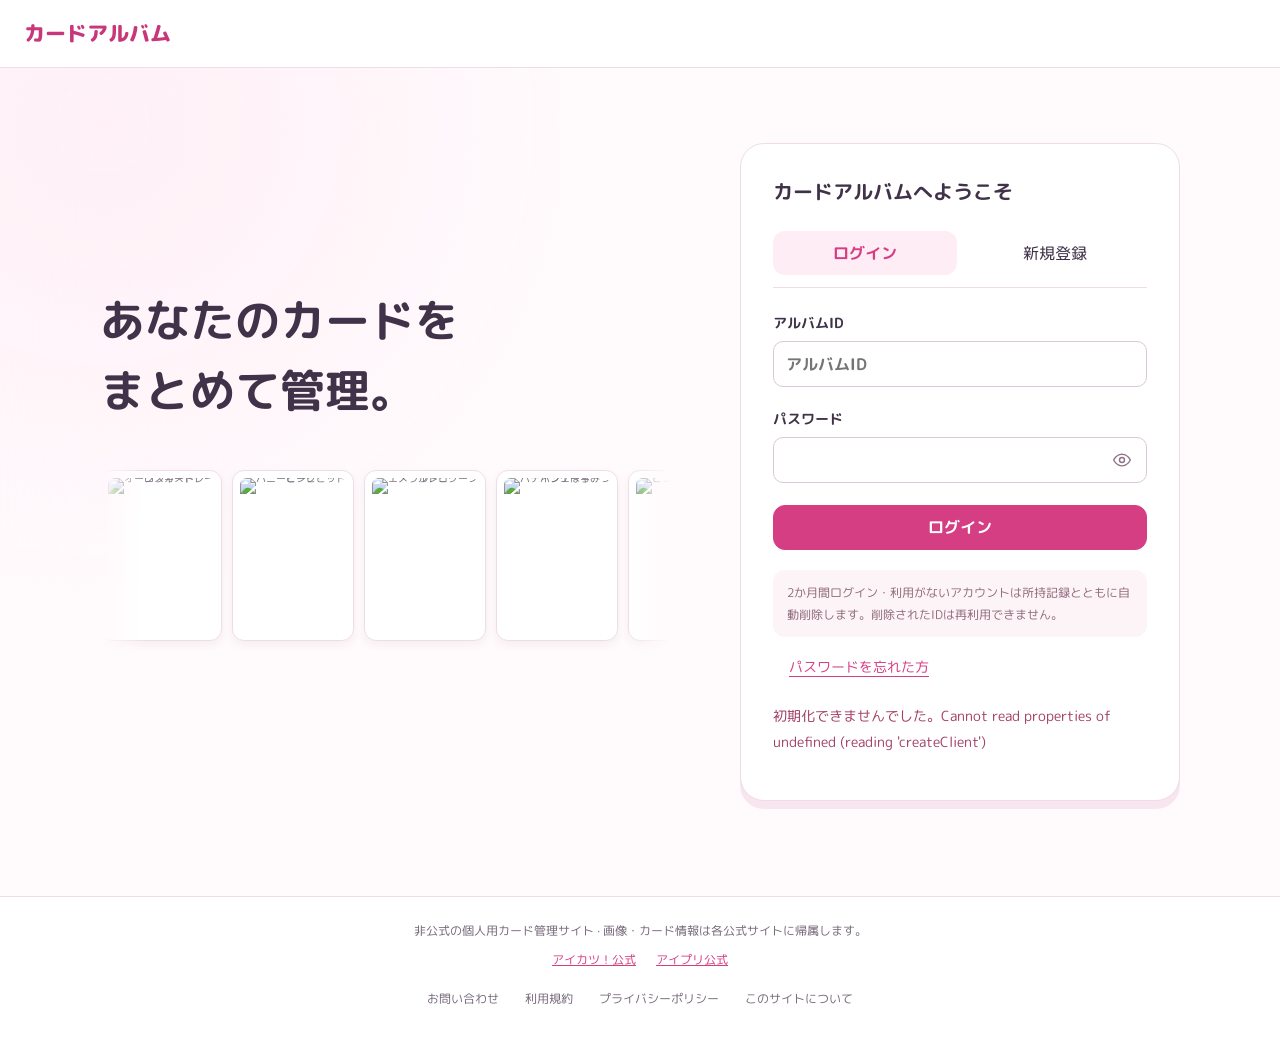
==== index.html @ 93355b40 "Update index.html" ====
<!doctype html>
<html lang="ja">
  <head>
    <meta charset="utf-8" />
    <meta name="viewport" content="width=device-width,initial-scale=1" />
    <meta
      name="description"
      content="アイカツ！アンコールとアイプリのカードを探して、あつめたカードを記録。"
    />
    <title>カードアルバム</title>
    <link rel="icon" href="./assets/favicon.svg" />
    <link
      rel="stylesheet"
      href="./assets/style.css?v=20261011-traffic-efficient"
    />
    <link
      rel="stylesheet"
      href="./assets/dropdowns.css?v=20261011-traffic-efficient"
    />
    <link
      rel="preload"
      href="./assets/catalog.json?v=20261011-ui-contact"
      as="fetch"
      crossorigin="anonymous"
    />
    <script defer src="./assets/vendor/supabase.js"></script>
    <script defer src="./assets/config.js"></script>
    <script defer src="./assets/site-info.js?v=20261011-ui-contact"></script>
    <script
      defer
      src="./assets/catalog-cache.js?v=20261011-traffic-efficient"
    ></script>
    <script
      defer
      src="./assets/app-title-fix.js?v=20261011-traffic-efficient"
    ></script>
    <script
      defer
      src="./assets/dropdowns.js?v=20261011-traffic-efficient"
    ></script>
    <style id="header-tag-correction">
      /* ヘッダー・タグ修正。既存CSSの後に読み込みます。 */
      #nav > button#probability-back,
      #nav > button#probability-open,
      #nav > button#album-id-open,
      #nav > button#edit-nickname,
      #nav > button#logout {
        font-family: inherit !important;
        font-size: 14px !important;
        font-weight: 400 !important;
        font-style: normal !important;
        line-height: 1.5 !important;
        letter-spacing: normal !important;
        text-align: center !important;
        align-items: center !important;
        justify-content: center !important;
        padding: 8px 12px !important;
        margin: 0 !important;
        border: 0 !important;
        border-radius: 10px !important;
        background: transparent !important;
        color: inherit !important;
        text-decoration: none !important;
        box-shadow: none !important;
      }
      #nav > button#probability-back:not([hidden]),
      #nav > button#probability-open:not([hidden]),
      #nav > button#album-id-open:not([hidden]),
      #nav > button#edit-nickname:not([hidden]),
      #nav > button#logout:not([hidden]) {
        display: inline-flex !important;
      }
      #nav > button#probability-back:hover,
      #nav > button#probability-open:hover,
      #nav > button#album-id-open:hover,
      #nav > button#edit-nickname:hover,
      #nav > button#logout:hover {
        background: var(--soft, #ffedf5) !important;
        color: var(--accent, #d63e84) !important;
      }
      #active-filters .filter-chip {
        display: inline-flex !important;
        align-items: center !important;
        height: auto !important;
        min-height: 28px !important;
        max-height: none !important;
        padding: 5px 8px !important;
        line-height: 1.65 !important;
        overflow: visible !important;
      }
      #active-filters .filter-chip > span:first-child {
        display: block !important;
        line-height: 1.65 !important;
        padding: 1px 0 !important;
        overflow: visible !important;
        max-height: none !important;
      }
      #active-filters .filter-chip strong {
        line-height: inherit !important;
      }
      @media (max-width: 760px) {
        #nav > button#probability-back,
        #nav > button#probability-open,
        #nav > button#album-id-open,
        #nav > button#edit-nickname,
        #nav > button#logout {
          width: 100% !important;
          font-size: 13px !important;
        }
      }
    </style>
    <link
      rel="stylesheet"
      href="./assets/card-columns.css?v=20261011-layout-three-default"
    />
    <script
      defer
      src="./assets/card-columns.js?v=20261011-layout-three-default"
    ></script>
  </head>
  <body>
    <header>
      <a class="wordmark" href="./" aria-label="カードアルバムのトップへ">
        <img id="header-card" class="header-card" alt="" hidden />
        <span id="header-title">カードアルバム</span>
      </a>
      <button
        id="menu-toggle"
        class="menu-toggle"
        aria-label="メニューを開く"
        aria-controls="nav"
        aria-expanded="false"
        hidden
      >
        <span></span><span></span><span></span>
      </button>
      <nav id="nav" aria-label="アルバムの操作" hidden>
        <div
          id="game-switch"
          class="game-switch"
          role="group"
          aria-label="作品を切り替える"
        >
          <span class="game-switch-slider" aria-hidden="true"></span>
          <button data-game="aikatsu" aria-pressed="false">アイカツ！</button>
          <button data-game="aipri" aria-pressed="false">アイプリ</button>
        </div>
        <button id="ownership-export-open" type="button" hidden>
          所持状況を出力
        </button>
        <button id="probability-open" hidden>確率確認</button>
        <button id="probability-back" hidden>アルバム表示</button>

        <button id="edit-nickname">ニックネームを変更</button>
        <button id="logout">ログアウト</button>
      </nav>
    </header>
    <main>
      <section id="auth" class="auth">
        <div class="intro">
          <h1>あなたのカードを<br />まとめて管理。</h1>
          <div
            class="card-marquee"
            id="auth-art"
            aria-label="カードのスライド一覧"
          >
            <div class="marquee-track">
              <div class="marquee-group">
                <button
                  class="marquee-card"
                  data-preview="aipri:OA4-002"
                  aria-label="ピュアハートバズリウムブルーの詳細"
                >
                  <span
                    class="marquee-image-frame"
                    style="
                      aspect-ratio: 206 / 300;
                      --image-ratio: 1.4563106796116505;
                    "
                    ><img
                      src="./assets/startup-cards/aipri_OA4-002.jpg"
                      alt="ピュアハートバズリウムブルー"
                      loading="eager"
                      decoding="async"
                      fetchpriority="high"
                  /></span></button
                ><button
                  class="marquee-card"
                  data-preview="aikatsu:E1-28_N"
                  aria-label="ピンクブロッサムスカートの詳細"
                >
                  <span
                    class="marquee-image-frame"
                    style="
                      aspect-ratio: 206 / 300;
                      --image-ratio: 1.4563106796116505;
                    "
                    ><img
                      src="./assets/startup-cards/aikatsu_E1-28_N.jpg"
                      alt="ピンクブロッサムスカート"
                      loading="eager"
                      decoding="async"
                      fetchpriority="high"
                  /></span></button
                ><button
                  class="marquee-card"
                  data-preview="aikatsu:E1-62_N"
                  aria-label="パープルステージニーハイパンプスの詳細"
                >
                  <span
                    class="marquee-image-frame"
                    style="
                      aspect-ratio: 206 / 300;
                      --image-ratio: 1.4563106796116505;
                    "
                    ><img
                      src="./assets/startup-cards/aikatsu_E1-62_N.jpg"
                      alt="パープルステージニーハイパンプス"
                      loading="eager"
                      decoding="async"
                      fetchpriority="high"
                  /></span></button
                ><button
                  class="marquee-card"
                  data-preview="aikatsu:EP-003_N"
                  aria-label="エメラルドコクーンワンピの詳細"
                >
                  <span
                    class="marquee-image-frame"
                    style="
                      aspect-ratio: 206 / 300;
                      --image-ratio: 1.4563106796116505;
                    "
                    ><img
                      src="./assets/startup-cards/aikatsu_EP-003_N.jpg"
                      alt="エメラルドコクーンワンピ"
                      loading="eager"
                      decoding="async"
                      fetchpriority="high"
                  /></span></button
                ><button
                  class="marquee-card"
                  data-preview="aikatsu:E1-02_PR"
                  aria-label="オーロラキスドレープスカートの詳細"
                >
                  <span
                    class="marquee-image-frame"
                    style="
                      aspect-ratio: 206 / 300;
                      --image-ratio: 1.4563106796116505;
                    "
                    ><img
                      src="./assets/startup-cards/aikatsu_E1-02_PR.jpg"
                      alt="オーロラキスドレープスカート"
                      loading="eager"
                      decoding="async"
                      fetchpriority="high"
                  /></span></button
                ><button
                  class="marquee-card"
                  data-preview="aipri:AP2-005"
                  aria-label="ローズグランプリの詳細"
                >
                  <span
                    class="marquee-image-frame"
                    style="
                      aspect-ratio: 206 / 300;
                      --image-ratio: 1.4563106796116505;
                    "
                    ><img
                      src="./assets/startup-cards/aipri_AP2-005.jpg"
                      alt="ローズグランプリ"
                      loading="eager"
                      decoding="async"
                      fetchpriority="high"
                  /></span></button
                ><button
                  class="marquee-card"
                  data-preview="aipri:APR5-025"
                  aria-label="アイプリバーススカーレットバタフライの詳細"
                >
                  <span
                    class="marquee-image-frame"
                    style="
                      aspect-ratio: 206 / 300;
                      --image-ratio: 1.4563106796116505;
                    "
                    ><img
                      src="./assets/startup-cards/aipri_APR5-025.jpg"
                      alt="アイプリバーススカーレットバタフライ"
                      loading="eager"
                      decoding="async"
                      fetchpriority="high"
                  /></span></button
                ><button
                  class="marquee-card"
                  data-preview="aikatsu:EP-018_N"
                  aria-label="編み上げラベンダーブーツの詳細"
                >
                  <span
                    class="marquee-image-frame"
                    style="
                      aspect-ratio: 206 / 300;
                      --image-ratio: 1.4563106796116505;
                    "
                    ><img
                      src="./assets/startup-cards/aikatsu_EP-018_N.jpg"
                      alt="編み上げラベンダーブーツ"
                      loading="eager"
                      decoding="async"
                      fetchpriority="high"
                  /></span></button
                ><button
                  class="marquee-card"
                  data-preview="aipri:TOY-019"
                  aria-label="ハニービービビッドピンクの詳細"
                >
                  <span
                    class="marquee-image-frame"
                    style="
                      aspect-ratio: 206 / 300;
                      --image-ratio: 1.4563106796116505;
                    "
                    ><img
                      src="./assets/startup-cards/aipri_TOY-019.jpg"
                      alt="ハニービービビッドピンク"
                      loading="eager"
                      decoding="async"
                      fetchpriority="high"
                  /></span></button
                ><button
                  class="marquee-card"
                  data-preview="aipri:TOY-023"
                  aria-label="パティシエはちみつパンケーキの詳細"
                >
                  <span
                    class="marquee-image-frame"
                    style="
                      aspect-ratio: 206 / 300;
                      --image-ratio: 1.4563106796116505;
                    "
                    ><img
                      src="./assets/startup-cards/aipri_TOY-023.jpg"
                      alt="パティシエはちみつパンケーキ"
                      loading="eager"
                      decoding="async"
                      fetchpriority="high"
                  /></span></button
                ><button
                  class="marquee-card"
                  data-preview="aipri:AP2-006"
                  aria-label="ローズグランプリの詳細"
                >
                  <span
                    class="marquee-image-frame"
                    style="
                      aspect-ratio: 206 / 300;
                      --image-ratio: 1.4563106796116505;
                    "
                    ><img
                      src="./assets/startup-cards/aipri_AP2-006.jpg"
                      alt="ローズグランプリ"
                      loading="eager"
                      decoding="async"
                      fetchpriority="high"
                  /></span></button
                ><button
                  class="marquee-card"
                  data-preview="aikatsu:E1-01_PR"
                  aria-label="オーロラキスキャミソールの詳細"
                >
                  <span
                    class="marquee-image-frame"
                    style="
                      aspect-ratio: 206 / 300;
                      --image-ratio: 1.4563106796116505;
                    "
                    ><img
                      src="./assets/startup-cards/aikatsu_E1-01_PR.jpg"
                      alt="オーロラキスキャミソール"
                      loading="eager"
                      decoding="async"
                      fetchpriority="high"
                  /></span></button
                ><button
                  class="marquee-card"
                  data-preview="aipri:OA1-013"
                  aria-label="ふわふわキャットの詳細"
                >
                  <span
                    class="marquee-image-frame"
                    style="
                      aspect-ratio: 206 / 300;
                      --image-ratio: 1.4563106796116505;
                    "
                    ><img
                      src="./assets/startup-cards/aipri_OA1-013.jpg"
                      alt="ふわふわキャット"
                      loading="eager"
                      decoding="async"
                      fetchpriority="high"
                  /></span></button
                ><button
                  class="marquee-card"
                  data-preview="aikatsu:E1-45_N"
                  aria-label="ダイヤモンドチェックスカートの詳細"
                >
                  <span
                    class="marquee-image-frame"
                    style="
                      aspect-ratio: 206 / 300;
                      --image-ratio: 1.4563106796116505;
                    "
                    ><img
                      src="./assets/startup-cards/aikatsu_E1-45_N.jpg"
                      alt="ダイヤモンドチェックスカート"
                      loading="eager"
                      decoding="async"
                      fetchpriority="high"
                  /></span></button
                ><button
                  class="marquee-card"
                  data-preview="aikatsu:E1-20_R"
                  aria-label="クリアネスイエローアクセの詳細"
                >
                  <span
                    class="marquee-image-frame landscape"
                    style="
                      aspect-ratio: 144 / 210;
                      --image-ratio: 1.4583333333333333;
                    "
                    ><img
                      src="./assets/startup-cards/aikatsu_E1-20_R.jpg"
                      alt="クリアネスイエローアクセ"
                      loading="eager"
                      decoding="async"
                      fetchpriority="high"
                  /></span></button
                ><button
                  class="marquee-card"
                  data-preview="aipri:P-155"
                  aria-label="アイプリバースポッピンハートの詳細"
                >
                  <span
                    class="marquee-image-frame"
                    style="
                      aspect-ratio: 206 / 300;
                      --image-ratio: 1.4563106796116505;
                    "
                    ><img
                      src="./assets/startup-cards/aipri_P-155.jpg"
                      alt="アイプリバースポッピンハート"
                      loading="eager"
                      decoding="async"
                      fetchpriority="high"
                  /></span></button
                ><button
                  class="marquee-card"
                  data-preview="aikatsu:E1-27_N"
                  aria-label="ピンクブロッサムトップスの詳細"
                >
                  <span
                    class="marquee-image-frame"
                    style="
                      aspect-ratio: 206 / 300;
                      --image-ratio: 1.4563106796116505;
                    "
                    ><img
                      src="./assets/startup-cards/aikatsu_E1-27_N.jpg"
                      alt="ピンクブロッサムトップス"
                      loading="eager"
                      decoding="async"
                      fetchpriority="high"
                  /></span></button
                ><button
                  class="marquee-card"
                  data-preview="aipri:OA4-001"
                  aria-label="スマイルハートバズリウムピンクの詳細"
                >
                  <span
                    class="marquee-image-frame"
                    style="
                      aspect-ratio: 206 / 300;
                      --image-ratio: 1.4563106796116505;
                    "
                    ><img
                      src="./assets/startup-cards/aipri_OA4-001.jpg"
                      alt="スマイルハートバズリウムピンク"
                      loading="eager"
                      decoding="async"
                      fetchpriority="high"
                  /></span></button
                ><button
                  class="marquee-card"
                  data-preview="aipri:APR6-013"
                  aria-label="エターナルスぺースジャンピンロケットラブリーの詳細"
                >
                  <span
                    class="marquee-image-frame"
                    style="
                      aspect-ratio: 206 / 300;
                      --image-ratio: 1.4563106796116505;
                    "
                    ><img
                      src="./assets/startup-cards/aipri_APR6-013.jpg"
                      alt="エターナルスぺースジャンピンロケットラブリー"
                      loading="eager"
                      decoding="async"
                      fetchpriority="high"
                  /></span></button
                ><button
                  class="marquee-card"
                  data-preview="aikatsu:E1-13_R"
                  aria-label="チャーミーリボントップスの詳細"
                >
                  <span
                    class="marquee-image-frame"
                    style="
                      aspect-ratio: 206 / 300;
                      --image-ratio: 1.4563106796116505;
                    "
                    ><img
                      src="./assets/startup-cards/aikatsu_E1-13_R.jpg"
                      alt="チャーミーリボントップス"
                      loading="eager"
                      decoding="async"
                      fetchpriority="high"
                  /></span>
                </button>
              </div>
              <div class="marquee-group" aria-hidden="true">
                <button
                  tabindex="-1"
                  class="marquee-card"
                  data-preview="aipri:OA4-002"
                  aria-label="ピュアハートバズリウムブルーの詳細"
                >
                  <span
                    class="marquee-image-frame"
                    style="
                      aspect-ratio: 206 / 300;
                      --image-ratio: 1.4563106796116505;
                    "
                    ><img
                      src="./assets/startup-cards/aipri_OA4-002.jpg"
                      alt="ピュアハートバズリウムブルー"
                      loading="eager"
                      decoding="async"
                      fetchpriority="high"
                  /></span></button
                ><button
                  tabindex="-1"
                  class="marquee-card"
                  data-preview="aikatsu:E1-28_N"
                  aria-label="ピンクブロッサムスカートの詳細"
                >
                  <span
                    class="marquee-image-frame"
                    style="
                      aspect-ratio: 206 / 300;
                      --image-ratio: 1.4563106796116505;
                    "
                    ><img
                      src="./assets/startup-cards/aikatsu_E1-28_N.jpg"
                      alt="ピンクブロッサムスカート"
                      loading="eager"
                      decoding="async"
                      fetchpriority="high"
                  /></span></button
                ><button
                  tabindex="-1"
                  class="marquee-card"
                  data-preview="aikatsu:E1-62_N"
                  aria-label="パープルステージニーハイパンプスの詳細"
                >
                  <span
                    class="marquee-image-frame"
                    style="
                      aspect-ratio: 206 / 300;
                      --image-ratio: 1.4563106796116505;
                    "
                    ><img
                      src="./assets/startup-cards/aikatsu_E1-62_N.jpg"
                      alt="パープルステージニーハイパンプス"
                      loading="eager"
                      decoding="async"
                      fetchpriority="high"
                  /></span></button
                ><button
                  tabindex="-1"
                  class="marquee-card"
                  data-preview="aikatsu:EP-003_N"
                  aria-label="エメラルドコクーンワンピの詳細"
                >
                  <span
                    class="marquee-image-frame"
                    style="
                      aspect-ratio: 206 / 300;
                      --image-ratio: 1.4563106796116505;
                    "
                    ><img
                      src="./assets/startup-cards/aikatsu_EP-003_N.jpg"
                      alt="エメラルドコクーンワンピ"
                      loading="eager"
                      decoding="async"
                      fetchpriority="high"
                  /></span></button
                ><button
                  tabindex="-1"
                  class="marquee-card"
                  data-preview="aikatsu:E1-02_PR"
                  aria-label="オーロラキスドレープスカートの詳細"
                >
                  <span
                    class="marquee-image-frame"
                    style="
                      aspect-ratio: 206 / 300;
                      --image-ratio: 1.4563106796116505;
                    "
                    ><img
                      src="./assets/startup-cards/aikatsu_E1-02_PR.jpg"
                      alt="オーロラキスドレープスカート"
                      loading="eager"
                      decoding="async"
                      fetchpriority="high"
                  /></span></button
                ><button
                  tabindex="-1"
                  class="marquee-card"
                  data-preview="aipri:AP2-005"
                  aria-label="ローズグランプリの詳細"
                >
                  <span
                    class="marquee-image-frame"
                    style="
                      aspect-ratio: 206 / 300;
                      --image-ratio: 1.4563106796116505;
                    "
                    ><img
                      src="./assets/startup-cards/aipri_AP2-005.jpg"
                      alt="ローズグランプリ"
                      loading="eager"
                      decoding="async"
                      fetchpriority="high"
                  /></span></button
                ><button
                  tabindex="-1"
                  class="marquee-card"
                  data-preview="aipri:APR5-025"
                  aria-label="アイプリバーススカーレットバタフライの詳細"
                >
                  <span
                    class="marquee-image-frame"
                    style="
                      aspect-ratio: 206 / 300;
                      --image-ratio: 1.4563106796116505;
                    "
                    ><img
                      src="./assets/startup-cards/aipri_APR5-025.jpg"
                      alt="アイプリバーススカーレットバタフライ"
                      loading="eager"
                      decoding="async"
                      fetchpriority="high"
                  /></span></button
                ><button
                  tabindex="-1"
                  class="marquee-card"
                  data-preview="aikatsu:EP-018_N"
                  aria-label="編み上げラベンダーブーツの詳細"
                >
                  <span
                    class="marquee-image-frame"
                    style="
                      aspect-ratio: 206 / 300;
                      --image-ratio: 1.4563106796116505;
                    "
                    ><img
                      src="./assets/startup-cards/aikatsu_EP-018_N.jpg"
                      alt="編み上げラベンダーブーツ"
                      loading="eager"
                      decoding="async"
                      fetchpriority="high"
                  /></span></button
                ><button
                  tabindex="-1"
                  class="marquee-card"
                  data-preview="aipri:TOY-019"
                  aria-label="ハニービービビッドピンクの詳細"
                >
                  <span
                    class="marquee-image-frame"
                    style="
                      aspect-ratio: 206 / 300;
                      --image-ratio: 1.4563106796116505;
                    "
                    ><img
                      src="./assets/startup-cards/aipri_TOY-019.jpg"
                      alt="ハニービービビッドピンク"
                      loading="eager"
                      decoding="async"
                      fetchpriority="high"
                  /></span></button
                ><button
                  tabindex="-1"
                  class="marquee-card"
                  data-preview="aipri:TOY-023"
                  aria-label="パティシエはちみつパンケーキの詳細"
                >
                  <span
                    class="marquee-image-frame"
                    style="
                      aspect-ratio: 206 / 300;
                      --image-ratio: 1.4563106796116505;
                    "
                    ><img
                      src="./assets/startup-cards/aipri_TOY-023.jpg"
                      alt="パティシエはちみつパンケーキ"
                      loading="eager"
                      decoding="async"
                      fetchpriority="high"
                  /></span></button
                ><button
                  tabindex="-1"
                  class="marquee-card"
                  data-preview="aipri:AP2-006"
                  aria-label="ローズグランプリの詳細"
                >
                  <span
                    class="marquee-image-frame"
                    style="
                      aspect-ratio: 206 / 300;
                      --image-ratio: 1.4563106796116505;
                    "
                    ><img
                      src="./assets/startup-cards/aipri_AP2-006.jpg"
                      alt="ローズグランプリ"
                      loading="eager"
                      decoding="async"
                      fetchpriority="high"
                  /></span></button
                ><button
                  tabindex="-1"
                  class="marquee-card"
                  data-preview="aikatsu:E1-01_PR"
                  aria-label="オーロラキスキャミソールの詳細"
                >
                  <span
                    class="marquee-image-frame"
                    style="
                      aspect-ratio: 206 / 300;
                      --image-ratio: 1.4563106796116505;
                    "
                    ><img
                      src="./assets/startup-cards/aikatsu_E1-01_PR.jpg"
                      alt="オーロラキスキャミソール"
                      loading="eager"
                      decoding="async"
                      fetchpriority="high"
                  /></span></button
                ><button
                  tabindex="-1"
                  class="marquee-card"
                  data-preview="aipri:OA1-013"
                  aria-label="ふわふわキャットの詳細"
                >
                  <span
                    class="marquee-image-frame"
                    style="
                      aspect-ratio: 206 / 300;
                      --image-ratio: 1.4563106796116505;
                    "
                    ><img
                      src="./assets/startup-cards/aipri_OA1-013.jpg"
                      alt="ふわふわキャット"
                      loading="eager"
                      decoding="async"
                      fetchpriority="high"
                  /></span></button
                ><button
                  tabindex="-1"
                  class="marquee-card"
                  data-preview="aikatsu:E1-45_N"
                  aria-label="ダイヤモンドチェックスカートの詳細"
                >
                  <span
                    class="marquee-image-frame"
                    style="
                      aspect-ratio: 206 / 300;
                      --image-ratio: 1.4563106796116505;
                    "
                    ><img
                      src="./assets/startup-cards/aikatsu_E1-45_N.jpg"
                      alt="ダイヤモンドチェックスカート"
                      loading="eager"
                      decoding="async"
                      fetchpriority="high"
                  /></span></button
                ><button
                  tabindex="-1"
                  class="marquee-card"
                  data-preview="aikatsu:E1-20_R"
                  aria-label="クリアネスイエローアクセの詳細"
                >
                  <span
                    class="marquee-image-frame landscape"
                    style="
                      aspect-ratio: 144 / 210;
                      --image-ratio: 1.4583333333333333;
                    "
                    ><img
                      src="./assets/startup-cards/aikatsu_E1-20_R.jpg"
                      alt="クリアネスイエローアクセ"
                      loading="eager"
                      decoding="async"
                      fetchpriority="high"
                  /></span></button
                ><button
                  tabindex="-1"
                  class="marquee-card"
                  data-preview="aipri:P-155"
                  aria-label="アイプリバースポッピンハートの詳細"
                >
                  <span
                    class="marquee-image-frame"
                    style="
                      aspect-ratio: 206 / 300;
                      --image-ratio: 1.4563106796116505;
                    "
                    ><img
                      src="./assets/startup-cards/aipri_P-155.jpg"
                      alt="アイプリバースポッピンハート"
                      loading="eager"
                      decoding="async"
                      fetchpriority="high"
                  /></span></button
                ><button
                  tabindex="-1"
                  class="marquee-card"
                  data-preview="aikatsu:E1-27_N"
                  aria-label="ピンクブロッサムトップスの詳細"
                >
                  <span
                    class="marquee-image-frame"
                    style="
                      aspect-ratio: 206 / 300;
                      --image-ratio: 1.4563106796116505;
                    "
                    ><img
                      src="./assets/startup-cards/aikatsu_E1-27_N.jpg"
                      alt="ピンクブロッサムトップス"
                      loading="eager"
                      decoding="async"
                      fetchpriority="high"
                  /></span></button
                ><button
                  tabindex="-1"
                  class="marquee-card"
                  data-preview="aipri:OA4-001"
                  aria-label="スマイルハートバズリウムピンクの詳細"
                >
                  <span
                    class="marquee-image-frame"
                    style="
                      aspect-ratio: 206 / 300;
                      --image-ratio: 1.4563106796116505;
                    "
                    ><img
                      src="./assets/startup-cards/aipri_OA4-001.jpg"
                      alt="スマイルハートバズリウムピンク"
                      loading="eager"
                      decoding="async"
                      fetchpriority="high"
                  /></span></button
                ><button
                  tabindex="-1"
                  class="marquee-card"
                  data-preview="aipri:APR6-013"
                  aria-label="エターナルスぺースジャンピンロケットラブリーの詳細"
                >
                  <span
                    class="marquee-image-frame"
                    style="
                      aspect-ratio: 206 / 300;
                      --image-ratio: 1.4563106796116505;
                    "
                    ><img
                      src="./assets/startup-cards/aipri_APR6-013.jpg"
                      alt="エターナルスぺースジャンピンロケットラブリー"
                      loading="eager"
                      decoding="async"
                      fetchpriority="high"
                  /></span></button
                ><button
                  tabindex="-1"
                  class="marquee-card"
                  data-preview="aikatsu:E1-13_R"
                  aria-label="チャーミーリボントップスの詳細"
                >
                  <span
                    class="marquee-image-frame"
                    style="
                      aspect-ratio: 206 / 300;
                      --image-ratio: 1.4563106796116505;
                    "
                    ><img
                      src="./assets/startup-cards/aikatsu_E1-13_R.jpg"
                      alt="チャーミーリボントップス"
                      loading="eager"
                      decoding="async"
                      fetchpriority="high"
                  /></span>
                </button>
              </div>
            </div>
          </div>
        </div>
        <div class="auth-panel">
          <h2>カードアルバムへようこそ</h2>
          <div class="tabs">
            <button id="login-tab" class="active">ログイン</button
            ><button id="signup-tab">新規登録</button>
          </div>
          <form id="auth-form" novalidate>
            <label
              ><span id="login-identifier-label">アルバムID</span
              ><input
                id="email"
                type="text"
                autocomplete="username"
                autocapitalize="characters"
                spellcheck="false"
                placeholder="アルバムID"
                maxlength="254"
                aria-describedby="email-error"
                required /><span
                id="email-error"
                class="field-error"
                role="alert"
                hidden
              ></span
            ></label>
            <label
              >パスワード<input
                id="password"
                type="password"
                minlength="8"
                maxlength="128"
                autocomplete="current-password"
                aria-describedby="password-error"
                required /><span
                id="password-error"
                class="field-error"
                role="alert"
                hidden
              ></span
            ></label>
            <button class="primary" id="auth-submit" type="submit">
              ログイン
            </button>
            <p class="account-retention-note">
              2か月間ログイン・利用がないアカウントは所持記録とともに自動削除します。削除されたIDは再利用できません。
            </p>
          </form>
          <div id="signup-flow" hidden>
            <ol class="signup-steps" aria-label="登録の手順">
              <li data-signup-marker="id">ID発行</li>
              <li data-signup-marker="password">パスワード</li>
              <li data-signup-marker="nickname">ニックネーム</li>
            </ol>
            <section id="signup-id-step">
              <h3>あなたのアルバムID</h3>

              <button id="issue-album-id" class="primary" type="button">
                アルバムIDを発行
              </button>
              <div id="issued-id-panel" hidden>
                <div class="album-id-card">
                  <output id="issued-album-id"></output
                  ><button id="album-id-copy" type="button">コピー</button>
                </div>
                <p class="id-save-note">
                  ログインにはこのIDの入力が必要になります。スクショなどで保存してください。
                </p>
                <p class="muted id-expiry-note">
                  このままパスワード設定に進んでください。このページを離れると登録手続きを引き継げません。戻った際はIDを発行し直してください。
                </p>
              </div>
              <button
                id="signup-password-start"
                hidden
                class="primary"
                type="button"
                disabled
              >
                パスワードを設定
              </button>
            </section>
            <form id="signup-password-form" hidden novalidate>
              <h3>パスワードを設定</h3>
              <p class="signup-id-reference"></p>
              <label
                >パスワード<input
                  id="signup-password"
                  type="password"
                  minlength="8"
                  maxlength="128"
                  autocomplete="new-password"
                  required
              /></label>
              <label
                >パスワード確認<input
                  id="signup-password-confirm"
                  type="password"
                  maxlength="128"
                  autocomplete="new-password"
                  required
              /></label>
              <p class="muted">8〜128文字で設定してください。</p>
              <p
                id="signup-password-error"
                class="field-error"
                role="alert"
                hidden
              ></p>
              <div class="signup-actions">
                <button id="signup-back-id" type="button">戻る</button
                ><button class="primary" type="submit">
                  ニックネームを登録
                </button>
              </div>
            </form>
            <form id="signup-nickname-form" hidden novalidate>
              <h3>ニックネームを登録</h3>
              <p class="signup-id-reference"></p>
              <label id="nickname-field"
                >ニックネーム<input
                  id="nickname"
                  type="text"
                  maxlength="16"
                  autocomplete="nickname"
                  placeholder="アルバムに表示する名前"
                  aria-describedby="nickname-error" /><span
                  id="nickname-error"
                  class="field-error"
                  role="alert"
                  hidden
                ></span
              ></label>
              <p class="id-save-note">
                氏名、住所、電話番号、メールアドレスなどの個人情報は禁止です。
              </p>
              <label class="nickname-ack"
                ><input
                  id="nickname-privacy-ack"
                  type="checkbox"
                />個人情報を含まないことを確認しました</label
              >
              <div class="signup-actions">
                <button id="album-create" class="primary" type="submit">
                  アルバムを作成する
                </button>
              </div>
            </form>

            <p id="signup-message" role="status" class="field-error"></p>
          </div>
          <button id="forgot" class="text-button" hidden>
            パスワードを忘れた方</button
          ><button id="resend" class="text-button" hidden>
            確認メールを再送する
          </button>
          <p id="auth-message" role="status"></p>
          <form id="password-form" hidden>
            <label
              >新しいパスワード<input
                id="new-password"
                type="password"
                minlength="8"
                autocomplete="new-password"
                required /></label
            ><button class="primary">パスワードを変更</button>
          </form>
        </div>
      </section>
      <section id="auth-result" class="auth-result" hidden>
        <div class="auth-panel">
          <span
            id="auth-result-icon"
            class="confirmation-icon"
            aria-hidden="true"
            >✓</span
          >
          <h1 id="auth-result-title">登録できました</h1>
          <output
            id="auth-result-album-id"
            class="created-album-id"
            hidden
          ></output>
          <p id="auth-result-text" role="status"></p>
          <p id="auth-result-retention" class="account-retention-note" hidden>
            <strong
              >パスワードを忘れた場合、再設定やアカウントの復旧はできません。</strong
            ><br />
            アルバムIDとパスワードを、安全な場所に保存してください。<br /><br />
            2か月間ログイン・利用がないと、アカウントと所持記録を自動削除します。削除されたIDは再利用できません。
          </p>
          <button id="auth-result-next" class="primary">アルバムを選ぶ</button>
        </div>
      </section>
      <section id="selection" hidden>
        <div class="selection-title">
          <span class="eyebrow">MY ALBUMS</span>
          <h1>どのアルバムを開く？</h1>
          <p id="account"></p>
          <p id="account-album-id" class="account-album-id"></p>
        </div>
        <div class="album-options">
          <button data-game="aikatsu" class="album aikatsu">
            <div class="album-images" id="aikatsu-art">
              <img
                src="./assets/startup-cards/aikatsu_E1-01_PR.jpg"
                alt="オーロラキスキャミソール"
                loading="eager"
                decoding="async"
                fetchpriority="high"
              /><img
                src="./assets/startup-cards/aikatsu_E1-02_PR.jpg"
                alt="オーロラキスドレープスカート"
                loading="eager"
                decoding="async"
                fetchpriority="high"
              />
            </div>
            <span>アイカツ！アンコール</span></button
          ><button data-game="aipri" class="album aipri">
            <div class="album-images" id="aipri-art">
              <img
                src="./assets/startup-cards/aipri_OA4-001.jpg"
                alt="スマイルハートバズリウムピンク"
                loading="eager"
                decoding="async"
                fetchpriority="high"
              /><img
                src="./assets/startup-cards/aipri_OA4-002.jpg"
                alt="ピュアハートバズリウムブルー"
                loading="eager"
                decoding="async"
                fetchpriority="high"
              />
            </div>
            <span>アイプリ</span>
          </button>
        </div>
      </section>
      <section id="collection" hidden>
        <div class="collection-title">
          <div>
            <span class="eyebrow">CARD COLLECTION</span>
            <h1 id="game-title">おねがいアイプリ</h1>
          </div>
          <span class="pill" id="total"></span>
        </div>
        <div
          id="aipri-families"
          class="family-tabs"
          role="group"
          aria-label="アイプリの種類"
          hidden
        >
          <button data-family="おねがい" aria-pressed="true" class="active">
            おねがいアイプリ</button
          ><button data-family="ひみつ" aria-pressed="false">
            ひみつのアイプリ
          </button>
        </div>
        <div class="progress-card">
          <div><span>カードの取得率</span><strong id="percent">0%</strong></div>
          <div class="progress-track"><span id="progress-bar"></span></div>
          <div class="progress-bottom">
            <p id="progress-count"></p>
            <button
              id="progress-details"
              class="text-button"
              aria-expanded="false"
              aria-label="弾ごとの取得率を表示"
              aria-controls="series-progress"
            >
              <span class="progress-chevron" aria-hidden="true"></span>
            </button>
          </div>
          <div id="filtered-rate" aria-live="polite"></div>
        </div>
        <div id="series-progress" class="series-progress" hidden></div>
        <details id="filter-panel" class="filter-panel">
          <summary>カードを絞り込む <span id="filter-summary"></span></summary>
          <div class="filter-content">
            <label class="search-label"
              >フリーワード検索<input
                id="query"
                type="search"
                placeholder="カード名・コードなど"
              /><button
                type="button"
                id="clear-query"
                class="filter-clear"
                aria-label="フリーワード検索を解除"
              >
                解除
              </button></label
            >
            <div id="filters" class="filter-grid"></div>
            <div class="filter-footer">
              <button id="reset" class="text-button">
                すべての絞り込みを解除
              </button>
            </div>
          </div>
        </details>
        <div
          id="active-filters"
          class="active-filters"
          aria-label="適用中の絞り込み"
          aria-live="polite"
        ></div>
        <div class="ownership-toolbar">
          <div class="owned-tabs" role="group" aria-label="所持状態">
            <span class="owned-tabs-slider" aria-hidden="true"></span>
            <button class="active" data-owned="all">すべて</button
            ><button data-owned="yes">持っている</button
            ><button data-owned="no">持っていない</button>
          </div>
        </div>
        <div class="results-heading">
          <h2 id="result-count"></h2>
          <div class="results-controls card-display-toolbar">
            <label class="display-count">
              <span class="display-control-label">表示件数</span>
              <select id="page-size" aria-label="一覧の表示件数">
                <option value="20">20枚</option>
                <option value="50">50枚</option>
                <option value="100">100枚</option>
                <option value="all">すべて</option>
              </select>
            </label>
            <div
              class="mobile-column-control"
              role="group"
              aria-label="カード一覧の列数"
            >
              <span class="mobile-column-label">カードの並び</span>
              <div class="mobile-column-buttons">
                <button type="button" data-card-columns="2" aria-pressed="false">
                  2列
                </button>
                <button type="button" data-card-columns="3" aria-pressed="true">
                  3列
                </button>
              </div>
            </div>
          </div>
        </div>
        <div id="cards" class="card-grid" data-mobile-columns="3"></div>
        <p id="empty" hidden>
          見つかりませんでした。条件を変えて探してみてください。
        </p>
        <div class="pagination">
          <button id="prev">前のページ</button>
          <nav id="page-numbers" aria-label="カード一覧のページ"></nav>
          <button id="next">次のページ</button>
        </div>
        <div class="collection-status" aria-label="カード情報の更新状況">
          <div id="sync-indicator" class="sync-indicator">
            <span class="sync-spinner" aria-hidden="true" hidden></span>
            <p id="sync-status" class="muted" role="status"></p>
          </div>
          <p id="data-warning" class="notice" hidden></p>
        </div>
      </section>
      <section id="probabilities" class="probability-page" hidden>
        <div class="collection-title">
          <div>
            <span class="eyebrow">MY CARD STATS</span>
            <h1 id="probability-title">確率確認</h1>
          </div>
        </div>
        <p class="muted">
          登録した所持枚数から計算した割合です。公式の排出確率ではありません。
        </p>
        <section class="probability-summary">
          <h2>シリーズ総合</h2>
          <p id="probability-total" class="muted"></p>
          <div id="probability-overall" class="probability-grid"></div>
          <p id="probability-overall-cost" class="cost-box" hidden></p>
        </section>
        <section class="probability-detail">
          <div class="probability-detail-heading">
            <h2>弾ごとの詳細</h2>
            <label
              ><span class="series-select-label">弾数</span
              ><select id="probability-series"></select
            ></label>
          </div>
          <p id="probability-detail-total" class="muted"></p>
          <div id="probability-detail-cards" class="probability-grid"></div>
          <p id="probability-detail-cost" class="cost-box" hidden></p>
        </section>
        <label class="cost-toggle"
          ><input id="show-cost" type="checkbox" role="switch" /><span
            class="switch-track"
            aria-hidden="true"
          ></span
          ><span>利用金額を表示 <small>1枚100円の目安</small></span></label
        >
      </section>
    </main>
    <footer>
      <p class="footer-note">
        非公式の個人用カード管理サイト ·
        画像・カード情報は各公式サイトに帰属します。
      </p>
      <div>
        <a
          href="https://dcd.aikatsu.com/encore/cardlist/"
          target="_blank"
          rel="noopener"
          >アイカツ！公式</a
        ><a href="https://aipri.jp/card/oa4.html" target="_blank" rel="noopener"
          >アイプリ公式</a
        >
      </div>
      <div class="footer-links">
        <a class="contact-footer-link" href="./contact/">お問い合わせ</a>
        <button data-info="terms">利用規約</button
        ><button data-info="privacy">プライバシーポリシー</button
        ><button data-info="about">このサイトについて</button>
      </div>
    </footer>
    <dialog id="info-dialog" aria-labelledby="info-title">
      <div class="modal-top">
        <h2 id="info-title"></h2>
        <button id="legal-close" aria-label="閉じる">×</button>
      </div>
      <div id="info-body" class="legal-body"></div>
    </dialog>
    <dialog id="nickname-dialog" aria-labelledby="nickname-heading">
      <form id="nickname-form">
        <div class="nickname-heading-row">
          <span class="eyebrow">MY ALBUM</span
          ><button id="nickname-top-close" type="button" aria-label="閉じる">
            ×
          </button>
        </div>

        <h2 id="nickname-heading">アルバムの名前</h2>
        <label
          >ニックネーム<input
            id="profile-nickname"
            type="text"
            autocomplete="nickname"
            maxlength="16"
            required
        /></label>
        <small class="nickname-help">2〜8文字。あとから変更できます。</small>
        <p id="nickname-message" role="status"></p>
        <div class="nickname-actions">
          <button id="nickname-cancel" type="button">閉じる</button
          ><button id="nickname-save" class="primary" type="submit">
            保存する
          </button>
        </div>
      </form>
    </dialog>
    <dialog id="detail">
      <div class="modal-top">
        <span id="modal-code"></span
        ><button id="close" aria-label="閉じる">×</button>
      </div>
      <div class="modal-body">
        <div class="viewer">
          <button id="flip-prev" aria-label="表面・裏面を切り替える">‹</button>
          <div>
            <img id="modal-image" alt="" />
            <p id="image-failure" hidden>画像を読み込めませんでした。</p>
            <span id="side-label"></span>
          </div>
          <button id="flip-next" aria-label="表面・裏面を切り替える">›</button>
        </div>
        <div class="modal-info">
          <span id="modal-rarity" class="pill"></span>
          <h2 id="modal-name"></h2>
          <dl id="modal-fields"></dl>
          <p id="metadata-note" class="muted" hidden></p>
          <button id="modal-owned" class="ownership-button" hidden></button>
          <div id="quantity-controls" class="quantity-controls" hidden>
            <span>所持数</span>
            <div>
              <button
                id="quantity-minus"
                type="button"
                aria-label="所持数を1枚減らす"
              >
                −</button
              ><output id="quantity-value" aria-live="polite">1枚</output
              ><button
                id="quantity-plus"
                type="button"
                aria-label="所持数を1枚増やす"
              >
                ＋
              </button>
            </div>
          </div>
          <a id="modal-source" target="_blank" rel="noopener"
            >公式カードリスト</a
          >
        </div>
      </div>
      <nav class="detail-navigation" aria-label="カードの移動">
        <button id="card-prev" type="button">← 前のカード</button
        ><button id="card-next" type="button">次のカード →</button>
      </nav>
    </dialog>
    <dialog id="logout-dialog" aria-labelledby="logout-title">
      <div class="modal-top">
        <h2 id="logout-title">ログアウトしますか？</h2>
        <button id="logout-close" type="button" aria-label="閉じる">×</button>
      </div>
      <p id="logout-account" class="muted"></p>
      <div id="logout-normal">
        <section class="logout-identity" aria-label="アルバムID">
          <span class="logout-identity-label">ALBUM ID</span>
          <div class="logout-id-row">
            <output
              id="account-id-value"
              aria-label="あなたのアルバムID"
            ></output>
            <button
              id="account-id-copy"
              type="button"
              aria-label="アルバムIDをコピー"
            >
              コピー
            </button>
          </div>
          <p>ログインに使うIDです。大切に保存してください。</p>
          <p id="account-id-message" role="status"></p>
        </section>
        <p>
          所持カードの記録は保存されています。またログインして続けられます。2か月間ログイン・利用がないと、アカウントと所持記録を自動削除します。削除されたIDは再利用できません。
        </p>
        <div class="account-actions">
          <button id="logout-confirm" class="primary">ログアウト</button>
        </div>
        <button id="account-delete-open" class="account-delete-link">
          アカウント情報を削除
        </button>
      </div>
      <div id="account-delete-panel" hidden>
        <p>
          アカウント、ニックネーム、所持カード・所持数、読み取りメモを削除します。削除後は元に戻せません。削除されたアルバムIDは再利用できません。
        </p>
        <label
          >確認のため「削除」と入力してください<input
            id="account-delete-word"
            autocomplete="off"
            placeholder="削除"
        /></label>
        <div class="account-actions">
          <button id="account-delete-back">戻る</button
          ><button id="account-delete-confirm" class="danger-button" disabled>
            アカウントを削除
          </button>
        </div>
      </div>
      <p id="account-action-message" role="status"></p>
    </dialog>
    <div id="toast" role="status" hidden></div>
    <script id="startup-card-data" type="application/json">
      [
        {
          "id": "aikatsu:E1-01_PR",
          "game": "aikatsu",
          "code": "E1-01",
          "name": "オーロラキスキャミソール",
          "rarity": "PR",
          "front": "https://dcd.aikatsu.com/encore/images/cardlist/card/E1-01_PR.webp",
          "back": "https://dcd.aikatsu.com/encore/images/cardlist/card/E1-01_PR_b.webp",
          "type": ["キュート"],
          "category": ["トップス"],
          "brand": ["エンジェリーシュガー"],
          "series": ["1弾"],
          "source": "https://dcd.aikatsu.com/encore/cardlist/?search=true&series=629001&display=3&sort=1",
          "metadataSource": "公式カード画像確認",
          "songs": [],
          "variant": "通常",
          "character": "星宮いちご",
          "previewFront": "./assets/startup-cards/aikatsu_E1-01_PR.jpg"
        },
        {
          "id": "aikatsu:E1-02_PR",
          "game": "aikatsu",
          "code": "E1-02",
          "name": "オーロラキスドレープスカート",
          "rarity": "PR",
          "front": "https://dcd.aikatsu.com/encore/images/cardlist/card/E1-02_PR.webp",
          "back": "https://dcd.aikatsu.com/encore/images/cardlist/card/E1-02_PR_b.webp",
          "type": ["キュート"],
          "category": ["ボトムス"],
          "brand": ["エンジェリーシュガー"],
          "series": ["1弾"],
          "source": "https://dcd.aikatsu.com/encore/cardlist/?search=true&series=629001&display=3&sort=1",
          "songs": [],
          "metadataSource": "公式カード画像確認",
          "variant": "通常",
          "character": "星宮いちご",
          "previewFront": "./assets/startup-cards/aikatsu_E1-02_PR.jpg"
        },
        {
          "id": "aikatsu:EP-003_N",
          "game": "aikatsu",
          "code": "EP-003",
          "name": "エメラルドコクーンワンピ",
          "rarity": "N",
          "front": "https://dcd.aikatsu.com/encore/images/cardlist/card/EP-003_N.webp",
          "back": "https://dcd.aikatsu.com/encore/images/cardlist/card/EP-003_N_b.webp",
          "type": ["セクシー"],
          "category": ["トップス&ボトムス"],
          "brand": ["スパイシーアゲハ"],
          "series": ["プロモーションカード"],
          "source": "https://dcd.aikatsu.com/encore/cardlist/?search=true&series=629901&display=3&sort=1",
          "metadataSource": "公式カード画像確認",
          "variant": "通常",
          "character": "紫吹蘭",
          "previewFront": "./assets/startup-cards/aikatsu_EP-003_N.jpg"
        },
        {
          "id": "aikatsu:EP-018_N",
          "game": "aikatsu",
          "code": "EP-018",
          "name": "編み上げラベンダーブーツ",
          "rarity": "N",
          "front": "https://dcd.aikatsu.com/encore/images/cardlist/card/EP-018_N.webp",
          "back": "https://dcd.aikatsu.com/encore/images/cardlist/card/EP-018_N_b.webp",
          "type": ["キュート"],
          "category": ["シューズ"],
          "brand": ["エンジェリーシュガー"],
          "series": ["プロモーションカード"],
          "source": "https://dcd.aikatsu.com/encore/cardlist/?search=true&series=629901&display=3&sort=1",
          "metadataSource": "公式カード画像確認",
          "variant": "通常",
          "character": "霧矢あおい",
          "previewFront": "./assets/startup-cards/aikatsu_EP-018_N.jpg"
        },
        {
          "id": "aikatsu:E1-28_N",
          "game": "aikatsu",
          "code": "E1-28",
          "name": "ピンクブロッサムスカート",
          "rarity": "N",
          "front": "https://dcd.aikatsu.com/encore/images/cardlist/card/E1-28_N.webp",
          "back": "https://dcd.aikatsu.com/encore/images/cardlist/card/E1-28_N_b.webp",
          "type": ["キュート"],
          "category": ["ボトムス"],
          "brand": ["ノーブランド"],
          "series": ["1弾"],
          "source": "https://dcd.aikatsu.com/encore/cardlist/?search=true&series=629001&display=3&sort=1",
          "songs": [],
          "metadataSource": "公式カード画像確認",
          "variant": "通常",
          "character": "姫乃みえる",
          "previewFront": "./assets/startup-cards/aikatsu_E1-28_N.jpg"
        },
        {
          "id": "aikatsu:E1-62_N",
          "game": "aikatsu",
          "code": "E1-62",
          "name": "パープルステージニーハイパンプス",
          "rarity": "N",
          "front": "https://dcd.aikatsu.com/encore/images/cardlist/card/E1-62_N.webp",
          "back": "https://dcd.aikatsu.com/encore/images/cardlist/card/E1-62_N_b.webp",
          "type": ["セクシー"],
          "category": ["シューズ"],
          "brand": ["ノーブランド"],
          "series": ["1弾"],
          "source": "https://dcd.aikatsu.com/encore/cardlist/?search=true&series=629001&display=3&sort=1",
          "songs": [],
          "metadataSource": "公式カード画像確認",
          "variant": "通常",
          "character": "紫吹蘭",
          "previewFront": "./assets/startup-cards/aikatsu_E1-62_N.jpg"
        },
        {
          "id": "aikatsu:E1-20_R",
          "game": "aikatsu",
          "code": "E1-20",
          "name": "クリアネスイエローアクセ",
          "rarity": "R",
          "front": "https://dcd.aikatsu.com/encore/images/cardlist/card/E1-20_R.webp",
          "back": "https://dcd.aikatsu.com/encore/images/cardlist/card/E1-20_R_b.webp",
          "type": ["キュート"],
          "category": ["アクセサリー"],
          "brand": ["エンジェリーシュガー"],
          "series": ["1弾"],
          "source": "https://dcd.aikatsu.com/encore/cardlist/?search=true&series=629001&display=3&sort=1",
          "songs": [],
          "metadataSource": "公式カード画像確認",
          "variant": "通常",
          "character": "音城ノエル",
          "previewFront": "./assets/startup-cards/aikatsu_E1-20_R.jpg"
        },
        {
          "id": "aikatsu:E1-45_N",
          "game": "aikatsu",
          "code": "E1-45",
          "name": "ダイヤモンドチェックスカート",
          "rarity": "N",
          "front": "https://dcd.aikatsu.com/encore/images/cardlist/card/E1-45_N.webp",
          "back": "https://dcd.aikatsu.com/encore/images/cardlist/card/E1-45_N_b.webp",
          "type": ["クール"],
          "category": ["ボトムス"],
          "brand": ["ノーブランド"],
          "series": ["1弾"],
          "source": "https://dcd.aikatsu.com/encore/cardlist/?search=true&series=629001&display=3&sort=1",
          "songs": [],
          "metadataSource": "公式カード画像確認",
          "variant": "通常",
          "character": "真未夢メエ",
          "previewFront": "./assets/startup-cards/aikatsu_E1-45_N.jpg"
        },
        {
          "id": "aikatsu:E1-13_R",
          "game": "aikatsu",
          "code": "E1-13",
          "name": "チャーミーリボントップス",
          "rarity": "R",
          "front": "https://dcd.aikatsu.com/encore/images/cardlist/card/E1-13_R.webp",
          "back": "https://dcd.aikatsu.com/encore/images/cardlist/card/E1-13_R_b.webp",
          "type": ["キュート"],
          "category": ["トップス"],
          "brand": ["メープルリボン"],
          "series": ["1弾"],
          "source": "https://dcd.aikatsu.com/encore/cardlist/?search=true&series=629001&display=3&sort=1",
          "songs": [],
          "metadataSource": "公式カード画像確認",
          "variant": "通常",
          "character": "姫石らき",
          "previewFront": "./assets/startup-cards/aikatsu_E1-13_R.jpg"
        },
        {
          "id": "aikatsu:E1-27_N",
          "game": "aikatsu",
          "code": "E1-27",
          "name": "ピンクブロッサムトップス",
          "rarity": "N",
          "front": "https://dcd.aikatsu.com/encore/images/cardlist/card/E1-27_N.webp",
          "back": "https://dcd.aikatsu.com/encore/images/cardlist/card/E1-27_N_b.webp",
          "type": ["キュート"],
          "category": ["トップス"],
          "brand": ["ノーブランド"],
          "series": ["1弾"],
          "source": "https://dcd.aikatsu.com/encore/cardlist/?search=true&series=629001&display=3&sort=1",
          "songs": [],
          "metadataSource": "公式カード画像確認",
          "variant": "通常",
          "character": "姫乃みえる",
          "previewFront": "./assets/startup-cards/aikatsu_E1-27_N.jpg"
        },
        {
          "id": "aipri:OA4-001",
          "game": "aipri",
          "code": "OA4-001",
          "name": "スマイルハートバズリウムピンク",
          "character": "いのり",
          "rarity": "★4",
          "family": "おねがい",
          "series": ["【おねがいアイプリ 4だん】"],
          "front": "https://aipri.jp/card/img/oa4/OA4-001_O.webp",
          "back": "https://aipri.jp/card/img/oa4/OA4-001_U.webp",
          "songs": ["ポップにいこ～ん！"],
          "source": "https://aipri.jp/card/oa4.html",
          "metadataSource": "参考サイトの保存データ",
          "previewFront": "./assets/startup-cards/aipri_OA4-001.jpg"
        },
        {
          "id": "aipri:OA4-002",
          "game": "aipri",
          "code": "OA4-002",
          "name": "ピュアハートバズリウムブルー",
          "character": "あおい",
          "rarity": "★4",
          "family": "おねがい",
          "series": ["【おねがいアイプリ 4だん】"],
          "front": "https://aipri.jp/card/img/oa4/OA4-002_O.webp",
          "back": "https://aipri.jp/card/img/oa4/OA4-002_U.webp",
          "songs": ["ブルーパレード"],
          "source": "https://aipri.jp/card/oa4.html",
          "metadataSource": "参考サイトの保存データ",
          "previewFront": "./assets/startup-cards/aipri_OA4-002.jpg"
        },
        {
          "id": "aipri:P-155",
          "game": "aipri",
          "code": "P-155",
          "name": "アイプリバースポッピンハート",
          "character": "ひまり",
          "rarity": "記載なし",
          "family": "ひみつ",
          "series": ["メモリアルカードパック"],
          "front": "https://aipri.jp/himitsu/card/img/memorial/P-155_O.webp",
          "back": "https://aipri.jp/himitsu/card/img/memorial/P-155_U.webp",
          "songs": ["P.O.P.P.Y"],
          "source": "https://aipri.jp/himitsu/card/memorial.html",
          "metadataSource": "参考サイトの保存データ",
          "previewFront": "./assets/startup-cards/aipri_P-155.jpg"
        },
        {
          "id": "aipri:TOY-023",
          "game": "aipri",
          "code": "TOY-023",
          "name": "パティシエはちみつパンケーキ",
          "character": "つむぎ",
          "rarity": "記載なし",
          "family": "ひみつ",
          "series": ["スペシャルアイプリカード"],
          "front": "https://aipri.jp/himitsu/card/img/special/TOY-023_O.webp",
          "back": null,
          "songs": [],
          "source": "https://aipri.jp/himitsu/card/special.html",
          "metadataSource": "",
          "previewFront": "./assets/startup-cards/aipri_TOY-023.jpg"
        },
        {
          "id": "aipri:TOY-019",
          "game": "aipri",
          "code": "TOY-019",
          "name": "ハニービービビッドピンク",
          "character": "ひまり",
          "rarity": "記載なし",
          "family": "ひみつ",
          "series": ["ミルフィーカード"],
          "front": "https://aipri.jp/himitsu/card/img/millefeui/TOY-019_O.webp",
          "back": null,
          "songs": [],
          "source": "https://aipri.jp/himitsu/card/millefeui.html#item2",
          "metadataSource": "",
          "type": [],
          "category": [],
          "brand": [],
          "previewFront": "./assets/startup-cards/aipri_TOY-019.jpg"
        },
        {
          "id": "aipri:AP2-005",
          "game": "aipri",
          "code": "AP2-005",
          "name": "ローズグランプリ",
          "character": "サクラ",
          "rarity": "★4",
          "family": "ひみつ",
          "series": ["【2だん】"],
          "front": "https://aipri.jp/himitsu/card/img/2/AP2-005_O.webp",
          "back": "https://aipri.jp/himitsu/card/img/2/AP2-005_U.webp",
          "songs": ["Stand Get Up"],
          "source": "https://aipri.jp/himitsu/card/2.html",
          "metadataSource": "参考サイトの保存データ",
          "previewFront": "./assets/startup-cards/aipri_AP2-005.jpg"
        },
        {
          "id": "aipri:APR5-025",
          "game": "aipri",
          "code": "APR5-025",
          "name": "アイプリバーススカーレットバタフライ",
          "character": "サクラ",
          "rarity": "★3",
          "family": "ひみつ",
          "series": ["【リング5だん】"],
          "front": "https://aipri.jp/himitsu/card/img/ring5/APR5-025_O.webp",
          "back": "https://aipri.jp/himitsu/card/img/ring5/APR5-025_U.webp",
          "songs": ["シンデレラのラララ♡"],
          "source": "https://aipri.jp/himitsu/card/ring5.html",
          "metadataSource": "参考サイトの保存データ",
          "previewFront": "./assets/startup-cards/aipri_APR5-025.jpg"
        },
        {
          "id": "aipri:OA1-013",
          "game": "aipri",
          "code": "OA1-013",
          "name": "ふわふわキャット",
          "character": "いのり",
          "rarity": "★4",
          "family": "おねがい",
          "series": ["【おねがいアイプリ 1だん】"],
          "front": "https://aipri.jp/card/img/oa1/OA1-013_O.webp",
          "back": "https://aipri.jp/card/img/oa1/OA1-013_U.webp",
          "songs": ["トキメキ♡ジャンプ！"],
          "source": "https://aipri.jp/card/oa1.html",
          "metadataSource": "参考サイトの保存データ",
          "previewFront": "./assets/startup-cards/aipri_OA1-013.jpg"
        },
        {
          "id": "aipri:AP2-006",
          "game": "aipri",
          "code": "AP2-006",
          "name": "ローズグランプリ",
          "character": "タマキ",
          "rarity": "★4",
          "family": "ひみつ",
          "series": ["【2だん】"],
          "front": "https://aipri.jp/himitsu/card/img/2/AP2-006_O.webp",
          "back": "https://aipri.jp/himitsu/card/img/2/AP2-006_U.webp",
          "songs": ["Stand Get Up"],
          "source": "https://aipri.jp/himitsu/card/2.html",
          "metadataSource": "参考サイトの保存データ",
          "previewFront": "./assets/startup-cards/aipri_AP2-006.jpg"
        },
        {
          "id": "aipri:APR6-013",
          "game": "aipri",
          "code": "APR6-013",
          "name": "エターナルスぺースジャンピンロケットラブリー",
          "character": "おとめ",
          "rarity": "★4",
          "family": "ひみつ",
          "series": ["【リング6だん】"],
          "front": "https://aipri.jp/himitsu/card/img/ring6/APR6-013_O.webp",
          "back": "https://aipri.jp/himitsu/card/img/ring6/APR6-013_U.webp",
          "songs": ["どきどき きらめき バズリウム"],
          "source": "https://aipri.jp/himitsu/card/ring6.html",
          "metadataSource": "参考サイトの保存データ",
          "previewFront": "./assets/startup-cards/aipri_APR6-013.jpg"
        }
      ]
    </script>
    <dialog id="id-password-help" aria-labelledby="id-password-help-title">
      <div class="modal-top">
        <h2 id="id-password-help-title">パスワードを忘れた方へ</h2>
        <button id="id-password-help-close" type="button" aria-label="閉じる">
          ×
        </button>
      </div>
      <p>
        アルバムIDで作成したアカウントは、復旧用のメールアドレスを登録していないため、パスワードを再設定できません。
      </p>
      <p>
        ブラウザや端末のパスワード管理に、保存したパスワードがないかご確認ください。
      </p>
      <p>
        アルバムIDだけでは本人確認ができません。パスワードが見つからない場合は、新しいアルバムを作成してください。以前の所持記録は引き継げません。
      </p>
    </dialog>
    <dialog
      id="ownership-export-dialog"
      aria-labelledby="ownership-export-title"
    >
      <div class="modal-top">
        <h2 id="ownership-export-title">所持状況を出力</h2>
        <button id="ownership-export-close" type="button" aria-label="閉じる">
          ×
        </button>
      </div>
      <label class="export-series-label"
        >出力する弾数<select id="ownership-export-series"></select
      ></label>
      <label class="export-detail-toggle">
        <span>所持カードの詳細を含める</span>
        <input id="ownership-export-details" type="checkbox" role="switch" />
      </label>
      <button id="ownership-export-create" class="primary" type="button">
        文章を作成
      </button>
      <p id="ownership-export-status" role="status"></p>
      <pre id="ownership-export-preview" hidden></pre>
      <div id="ownership-export-actions" class="export-actions" hidden>
        <button id="ownership-export-share" class="primary" type="button">
          共有</button
        ><button id="ownership-export-copy" type="button">文章をコピー</button>
      </div>
    </dialog>
    <script
      defer
      src="./assets/ownership-export.js?v=20261011-traffic-efficient"
    ></script>
  </body>
</html>
---- assets/style.css ----
@import url("https://fonts.googleapis.com/css2?family=M+PLUS+Rounded+1c:wght@400;500;700;800&display=swap");
:root {
  font-family:
    "M PLUS Rounded 1c", "Hiragino Maru Gothic ProN", "Yu Gothic", sans-serif;
  color: #403249;
  background: #fff8fc;
  --accent: #d63e84;
  --soft: #ffedf5;
  --line: #efdce7;
  --muted: #77697b;
  font-synthesis: none;
}
* {
  box-sizing: border-box;
}
body {
  margin: 0;
}
button,
input,
select {
  font: inherit;
}
button {
  cursor: pointer;
  border: 1px solid var(--line);
  background: white;
  border-radius: 12px;
  padding: 10px 16px;
  color: inherit;
  min-height: 44px;
}
button:disabled {
  cursor: default;
  opacity: 0.5;
}
a {
  color: var(--accent);
}
button:focus-visible,
a:focus-visible,
input:focus-visible,
select:focus-visible {
  outline: 3px solid #933ba7;
  outline-offset: 3px;
}
[hidden] {
  display: none !important;
}
header {
  padding: 18px max(24px, calc((100vw - 1280px) / 2));
  background: white;
  border-bottom: 1px solid var(--line);
  display: flex;
  align-items: center;
  justify-content: space-between;
  gap: 20px;
}
nav {
  display: flex;
  gap: 6px;
  flex-wrap: wrap;
}
nav button {
  font-size: 0.875rem;
  border: 0;
  padding: 8px 12px;
}
.wordmark {
  text-decoration: none;
  font-size: 1.3rem;
  font-weight: 800;
  white-space: nowrap;
  color: #c8377a;
}
main {
  max-width: 1280px;
  margin: auto;
  padding: 40px 24px 60px;
  min-height: 75vh;
}
h1 {
  font-size: 2rem;
  line-height: 1.5;
  margin: 8px 0 20px;
}
h2 {
  font-size: 1.25rem;
}
p {
  line-height: 1.8;
}
.eyebrow {
  font-size: 0.75rem;
  color: var(--accent);
  letter-spacing: 0.16em;
  font-weight: 800;
}
.auth {
  display: grid;
  grid-template-columns: 1fr 440px;
  gap: 70px;
  align-items: center;
  max-width: 1080px;
  margin: 35px auto;
}
.intro h1 {
  font-size: 2.8rem;
  line-height: 1.55;
}
.intro p {
  color: var(--muted);
}
.auth-panel {
  background: white;
  border: 1px solid var(--line);
  border-radius: 24px;
  padding: 32px;
  box-shadow: 0 8px 0 #f7e5ef;
}
.auth-panel h2 {
  margin: 0 0 25px;
  font-size: 1.25rem;
}
.tabs {
  display: flex;
  gap: 6px;
  margin-bottom: 25px;
  border-bottom: 1px solid var(--line);
  padding-bottom: 12px;
}
.tabs button {
  flex: 1;
  border: 0;
}
.active {
  background: var(--soft);
  color: var(--accent);
  font-weight: 700;
}
label {
  display: block;
  font-size: 0.875rem;
  font-weight: 700;
}
input,
select {
  display: block;
  width: 100%;
  border: 1px solid #dac9d8;
  border-radius: 10px;
  background: #fff;
  min-height: 46px;
  padding: 10px 12px;
  color: inherit;
  margin-top: 8px;
}
form label {
  margin-bottom: 22px;
}
small {
  font-size: 0.75rem;
  color: var(--muted);
}
.primary {
  background: var(--accent);
  color: #fff;
  border-color: var(--accent);
  font-weight: 700;
}
form .primary {
  width: 100%;
}
.text-button {
  border: 0;
  background: transparent;
  color: var(--accent);
  text-decoration: underline;
  text-underline-offset: 4px;
  font-size: 0.875rem;
}
#auth-message {
  font-size: 0.875rem;
  color: #a23e65;
}
.mini-gallery {
  display: flex;
  gap: 12px;
  margin: 32px 0;
  align-items: center;
}
.mini-gallery img {
  width: 100px;
  border-radius: 9px;
  border: 5px solid white;
  box-shadow: 0 4px 12px #e7cbdc;
}
.mini-gallery img:nth-child(2) {
  transform: rotate(7deg);
}
.mini-gallery img:first-child {
  transform: rotate(-7deg);
}
.selection-title {
  text-align: center;
  margin: 30px 0 36px;
}
.selection-title p {
  color: var(--muted);
  font-size: 0.875rem;
}
.album-options {
  max-width: 850px;
  margin: auto;
  display: grid;
  grid-template-columns: 1fr 1fr;
  gap: 32px;
}
.album {
  padding: 30px;
  background: #fff0f7;
  border: 2px solid #efc4dc;
  border-radius: 24px;
  box-shadow: 0 7px 0 #f4d6e6;
}
.album.aipri {
  background: #f0f7ff;
  border-color: #c3daf5;
  box-shadow: 0 7px 0 #dbe9fa;
}
.album span {
  display: block;
  font-weight: 800;
  font-size: 1.3rem;
  margin: 24px 0 6px;
}
.album small {
  font-size: 0.875rem;
}
.album-images {
  display: flex;
  justify-content: center;
  gap: 10px;
}
.album-images img {
  width: 30%;
  border: 4px solid white;
  border-radius: 8px;
  box-shadow: 0 3px 12px #d8bbce;
  transform: rotate(-6deg);
}
.album-images img:nth-child(2) {
  transform: rotate(6deg);
}
.collection-title {
  display: flex;
  align-items: center;
  justify-content: space-between;
  gap: 15px;
}
.collection-title h1 {
  margin-bottom: 24px;
}
.pill {
  border-radius: 30px;
  background: var(--soft);
  color: var(--accent);
  font-size: 0.875rem;
  font-weight: 700;
  padding: 7px 12px;
  display: inline-block;
}
.progress-card {
  background: #fff;
  border: 1px solid var(--line);
  border-radius: 16px;
  padding: 22px 26px;
  margin-bottom: 24px;
}
.progress-card > div:first-child {
  display: flex;
  justify-content: space-between;
  align-items: center;
  font-size: 0.875rem;
  font-weight: 700;
}
.progress-card strong {
  font-size: 1.8rem;
  color: var(--accent);
}
.progress-track {
  height: 12px;
  border-radius: 20px;
  background: #f2e8ef;
  margin: 10px 0;
  overflow: hidden;
}
.progress-track span {
  display: block;
  height: 100%;
  background: var(--accent);
  border-radius: 20px;
  transition: width 0.3s;
}
.progress-card p {
  font-size: 0.875rem;
  color: var(--muted);
  margin: 0;
}
.filter-panel {
  border: 1px solid var(--line);
  background: #fff;
  border-radius: 16px;
  padding: 24px;
}
.search-label input {
  background: #fffafd;
}
.filter-grid {
  display: grid;
  grid-template-columns: repeat(3, 1fr);
  gap: 18px;
  margin-top: 20px;
}
.filter-footer {
  display: flex;
  justify-content: space-between;
  align-items: center;
  gap: 14px;
  margin-top: 22px;
  flex-wrap: wrap;
}
.owned-tabs {
  display: flex;
  gap: 5px;
}
.owned-tabs button {
  font-size: 0.875rem;
}
.results-heading {
  display: flex;
  align-items: center;
  justify-content: space-between;
  margin-top: 26px;
  gap: 14px;
}
.results-heading span {
  font-size: 0.875rem;
  color: var(--muted);
}
.muted {
  color: var(--muted);
  font-size: 0.875rem;
}
.notice {
  font-size: 0.875rem;
  padding: 12px 18px;
  border: 1px solid #edd59e;
  background: #fff9e9;
  border-radius: 10px;
}
.card-grid {
  display: grid;
  grid-template-columns: repeat(5, minmax(0, 1fr));
  gap: 22px 18px;
}
.card {
  background: #fff;
  border: 1px solid var(--line);
  border-radius: 14px;
  overflow: hidden;
  position: relative;
}
.card.owned {
  border: 2px solid #ca83a6;
}
.card-trigger {
  border: 0;
  border-radius: 0;
  padding: 12px;
  width: 100%;
  display: block;
  text-align: left;
  background: white;
}
.card-trigger:hover {
  background: #fff6fb;
}
.card-trigger img {
  width: 100%;
  aspect-ratio: 460/670;
  object-fit: contain;
  border-radius: 8px;
  background: #f7f2f5;
}
.card-trigger .code {
  color: var(--muted);
  font-size: 0.75rem;
  display: block;
  margin: 12px 0 5px;
  word-break: break-all;
}
.card-meta {
  display: flex;
  gap: 6px;
  align-items: center;
  justify-content: space-between;
}
.card-meta .pill {
  font-size: 0.75rem;
  padding: 3px 8px;
}
.card-name {
  display: block;
  font-size: 0.9375rem;
  font-weight: 700;
  line-height: 1.6;
  margin: 10px 0 6px;
  overflow-wrap: anywhere;
}
.card-song {
  display: block;
  color: var(--muted);
  font-size: 0.8125rem;
  line-height: 1.6;
  margin: 7px 0;
}
.ownership-button {
  width: calc(100% - 24px);
  margin: 0 12px 12px;
  min-height: 40px;
  font-size: 0.875rem;
  padding: 7px;
}
.owned .ownership-button {
  background: #ffe3ef;
  border-color: #edb5d0;
  color: #a92b68;
}
.pagination {
  display: flex;
  gap: 18px;
  justify-content: center;
  align-items: center;
  margin-top: 35px;
  font-size: 0.875rem;
}
footer {
  font-size: 0.75rem;
  text-align: center;
  color: var(--muted);
  padding: 24px;
  border-top: 1px solid var(--line);
  background: white;
  line-height: 1.8;
}
footer div {
  display: flex;
  justify-content: center;
  gap: 20px;
  margin-top: 8px;
}
dialog {
  border: 1px solid var(--line);
  border-radius: 22px;
  padding: 22px;
  max-width: 900px;
  width: calc(100% - 28px);
  max-height: 92dvh;
  overflow: auto;
  color: inherit;
}
dialog::backdrop {
  background: #39233a99;
  backdrop-filter: blur(3px);
}
.modal-top {
  display: flex;
  justify-content: space-between;
  align-items: center;
  color: var(--muted);
  font-size: 0.875rem;
}
.modal-top button {
  font-size: 1.5rem;
  line-height: 1;
  padding: 6px 12px;
  border: 0;
}
.modal-body {
  display: grid;
  grid-template-columns: 1.1fr 1fr;
  gap: 30px;
  margin-top: 18px;
}
.viewer {
  display: flex;
  align-items: center;
  gap: 8px;
}
.viewer > div {
  flex: 1;
  min-width: 0;
  text-align: center;
}
.viewer img {
  width: 100%;
  max-height: 65vh;
  object-fit: contain;
}
.viewer button {
  font-size: 2rem;
  padding: 2px 9px;
  min-width: 36px;
}
.viewer span {
  display: block;
  color: var(--muted);
  font-size: 0.875rem;
  margin: 8px;
}
.modal-info h2 {
  font-size: 1.35rem;
  line-height: 1.6;
}
.modal-info dl {
  display: grid;
  grid-template-columns: 85px 1fr;
  gap: 12px;
  font-size: 0.875rem;
  line-height: 1.6;
}
.modal-info dt {
  color: var(--muted);
}
.modal-info dd {
  margin: 0;
  overflow-wrap: anywhere;
}
.modal-info .primary {
  width: 100%;
  margin: 18px 0;
}
.modal-info > a {
  display: block;
  text-align: center;
  font-size: 0.875rem;
}
#toast {
  position: fixed;
  bottom: 25px;
  left: 50%;
  transform: translateX(-50%);
  padding: 14px 24px;
  background: #443246;
  color: white;
  border-radius: 14px;
  max-width: 90vw;
  z-index: 10;
  font-size: 0.875rem;
}
.game-aipri {
  --accent: #6c4dad;
  --soft: #f1ebfc;
  --line: #e1d9ed;
  background: #faf8ff;
}
.game-aipri .progress-track span {
  background: #8b70bd;
}
@media (max-width: 1000px) {
  .card-grid {
    grid-template-columns: repeat(4, minmax(0, 1fr));
  }
  .auth {
    gap: 35px;
    grid-template-columns: 1fr 390px;
  }
  .intro h1 {
    font-size: 2.2rem;
  }
  header {
    flex-wrap: wrap;
  }
}
@media (max-width: 760px) {
  main {
    padding: 25px 16px 45px;
  }
  .auth {
    display: flex;
    flex-direction: column;
    margin: 5px auto;
    gap: 20px;
  }
  .intro {
    width: 100%;
    text-align: center;
  }
  .intro h1 {
    font-size: 1.8rem;
    margin-bottom: 10px;
  }
  .intro p {
    display: none;
  }
  .mini-gallery {
    justify-content: center;
    margin: 18px;
  }
  .mini-gallery img {
    width: 70px;
  }
  .auth-panel {
    width: 100%;
    max-width: 430px;
    padding: 24px;
  }
  .album-options {
    gap: 20px;
    grid-template-columns: 1fr;
  }
  .album {
    max-width: 450px;
    width: 100%;
    margin: auto;
  }
  .album-images img {
    width: 100px;
  }
  .filter-grid {
    grid-template-columns: repeat(2, minmax(0, 1fr));
    gap: 14px;
  }
  .filter-panel {
    padding: 18px;
  }
  .card-grid {
    grid-template-columns: repeat(3, minmax(0, 1fr));
    gap: 12px;
  }
  .modal-body {
    grid-template-columns: 1fr;
    gap: 20px;
  }
  .viewer {
    max-width: 380px;
    margin: auto;
  }
  .viewer img {
    max-height: 53vh;
  }
  .modal-info h2 {
    margin: 12px 0;
  }
  .collection-title h1 {
    font-size: 1.5rem;
  }
  .owned-tabs button {
    padding: 8px 10px;
  }
  .card-trigger {
    padding: 9px;
  }
  .card-name {
    font-size: 0.875rem;
  }
  .ownership-button {
    width: calc(100% - 16px);
    margin: 0 8px 10px;
    padding: 7px 4px;
  }
  .results-heading {
    align-items: flex-start;
    flex-direction: column;
    gap: 0;
  }
  nav button {
    font-size: 0.8125rem;
  }
  header {
    padding: 14px 16px;
    gap: 8px;
  }
}
@media (max-width: 480px) {
  .card-grid {
    grid-template-columns: repeat(2, minmax(0, 1fr));
  }
  .filter-grid {
    gap: 12px;
  }
  h1 {
    font-size: 1.6rem;
  }
  .progress-card {
    padding: 18px;
  }
  .pagination {
    gap: 8px;
  }
  .pagination button {
    padding: 8px 12px;
  }
}
@media (prefers-reduced-motion: reduce) {
  * {
    transition: none !important;
    scroll-behavior: auto !important;
  }
}
.family-tabs {
  display: flex;
  gap: 10px;
  margin: 0 0 22px;
  flex-wrap: wrap;
}
.family-tabs button {
  flex: 1;
  padding: 14px 18px;
  border: 1px solid #e7d7e4;
  background: #fff;
  border-radius: 16px;
  color: #795c77;
  font-weight: 700;
}
.family-tabs button.active {
  background: #f9e5f0;
  border-color: #d994b4;
  color: #843b61;
}
.auth-result {
  max-width: 540px;
  margin: 70px auto;
  text-align: center;
}
.auth-result .auth-panel {
  padding: 36px;
}
.auth-result h1 {
  font-size: 26px;
}
.auth-result p {
  line-height: 1.9;
  margin: 20px 0 28px;
}
.confirmation-icon {
  display: grid;
  place-items: center;
  width: 64px;
  height: 64px;
  margin: 0 auto 22px;
  border-radius: 50%;
  background: #e4f3e9;
  color: #508166;
  font-size: 32px;
}
.auth-result .primary {
  width: 100%;
}
@media (max-width: 600px) {
  .auth-result {
    margin: 32px auto;
  }
  .family-tabs button {
    padding: 12px 8px;
    font-size: 14px;
  }
}
header {
  position: relative;
}
.wordmark {
  display: flex;
  align-items: center;
  gap: 10px;
  min-width: 0;
  white-space: normal;
}
.wordmark span {
  overflow-wrap: anywhere;
  line-height: 1.5;
}
.header-card {
  width: 32px;
  height: 46px;
  object-fit: cover;
  border-radius: 5px;
  flex-shrink: 0;
}
.game-switch {
  display: flex;
  position: relative;
  padding: 4px;
  border-radius: 999px;
  background: #f2edf4;
  border: 1px solid var(--line);
  min-width: 216px;
}
.game-switch button {
  position: relative;
  z-index: 1;
  flex: 1;
  background: transparent;
  border: 0;
  border-radius: 999px;
  padding: 8px 14px;
  min-height: 38px;
  font-weight: 700;
}
.game-switch-slider {
  position: absolute;
  top: 4px;
  bottom: 4px;
  left: 4px;
  width: calc(50% - 4px);
  background: #fff;
  border-radius: 999px;
  box-shadow: 0 2px 6px #47304716;
  transition: transform 0.25s ease;
}
.game-switch.is-aipri .game-switch-slider {
  transform: translateX(100%);
}
.game-switch button[aria-pressed="true"] {
  color: var(--accent);
}
nav {
  align-items: center;
  flex-wrap: nowrap;
}
.menu-toggle {
  display: none;
  width: 44px;
  height: 44px;
  flex-shrink: 0;
  padding: 10px;
}
.menu-toggle span {
  display: block;
  height: 2px;
  width: 22px;
  background: currentColor;
  margin: 4px auto;
  transition:
    transform 0.2s,
    opacity 0.2s;
}
.menu-toggle[aria-expanded="true"] span:first-child {
  transform: translateY(6px) rotate(45deg);
}
.menu-toggle[aria-expanded="true"] span:nth-child(2) {
  opacity: 0;
}
.menu-toggle[aria-expanded="true"] span:last-child {
  transform: translateY(-6px) rotate(-45deg);
}
.collection-status {
  margin-top: 32px;
  padding-top: 18px;
  border-top: 1px solid var(--line);
}
.sync-indicator {
  display: flex;
  gap: 10px;
  align-items: center;
  min-height: 44px;
}
.sync-indicator p {
  margin: 0;
}
.sync-spinner {
  display: inline-block;
  width: 18px;
  height: 18px;
  flex-shrink: 0;
  border: 2px solid var(--line);
  border-top-color: var(--accent);
  border-radius: 50%;
  animation: sync-turn 0.9s linear infinite;
}
@keyframes sync-turn {
  to {
    transform: rotate(360deg);
  }
}
.is-updating #sync-status::after {
  content: "…";
  display: inline-block;
  animation: sync-pulse 1.3s ease-in-out infinite;
}
@keyframes sync-pulse {
  50% {
    opacity: 0.3;
  }
}
.parallel-tag {
  display: inline-block;
  margin-top: 5px;
  padding: 3px 8px;
  border-radius: 7px;
  background: #fff4d8;
  color: #80601e;
  font-size: 0.75rem;
}
#nickname-dialog {
  max-width: 440px;
}
.nickname-actions {
  display: flex;
  justify-content: flex-end;
  gap: 10px;
}
#nickname-message {
  color: #a23e65;
  font-size: 0.875rem;
}
@media (max-width: 1000px) {
  header {
    flex-wrap: nowrap;
  }
  .wordmark {
    font-size: 1.1rem;
  }
  nav button {
    padding: 8px;
  }
}
@media (max-width: 760px) {
  header {
    gap: 12px;
  }
  .wordmark {
    flex: 1;
    font-size: 1rem;
  }
  .menu-toggle {
    display: block;
  }
  nav {
    display: none;
    position: absolute;
    top: 100%;
    left: 12px;
    right: 12px;
    padding: 18px;
    background: white;
    border: 1px solid var(--line);
    border-radius: 0 0 18px 18px;
    box-shadow: 0 8px 18px #47304718;
    z-index: 20;
    align-items: stretch;
    flex-direction: column;
    gap: 10px;
  }
  nav.open {
    display: flex;
  }
  .game-switch {
    width: 100%;
  }
  .game-switch button {
    padding: 10px;
  }
  .header-card {
    width: 28px;
    height: 40px;
  }
}
@media (prefers-reduced-motion: reduce) {
  .sync-spinner,
  .is-updating #sync-status::after {
    animation: none;
  }
}
.card-marquee {
  width: 100%;
  overflow: hidden;
  margin: 30px 0 10px;
  padding: 15px 0;
  mask-image: linear-gradient(
    to right,
    transparent,
    #000 8%,
    #000 92%,
    transparent
  );
}
.marquee-track {
  display: flex;
  width: max-content;
  animation: card-ticker 92s linear infinite;
}
.marquee-group {
  display: flex;
  gap: 10px;
  padding-right: 10px;
}
.marquee-card {
  width: 112px;
  flex: none;
  padding: 7px;
  background: #fff;
  border: 1px solid var(--line);
  border-radius: 12px;
  box-shadow: 0 4px 10px #773b6410;
}
.marquee-card img {
  display: block;
  width: 96px;
  height: 140px;
  object-fit: contain;
  border-radius: 6px;
}
.marquee-card span {
  font-size: 10px;
  display: block;
  margin-top: 7px;
  color: var(--muted);
}
.card-marquee.paused .marquee-track {
  animation-play-state: paused;
}
.marquee-caption {
  display: flex;
  align-items: center;
  justify-content: space-between;
  gap: 10px;
}
.marquee-caption .text-button {
  font-size: 12px;
}
.intro {
  min-width: 0;
}
@keyframes card-ticker {
  to {
    transform: translateX(-50%);
  }
}
#nickname-dialog {
  padding: 28px;
  border-radius: 24px;
  max-width: 460px;
  background: linear-gradient(145deg, #fff, #fff8fc);
}
.nickname-heading-row {
  display: flex;
  justify-content: space-between;
  align-items: center;
}
.nickname-heading-row button {
  font-size: 24px;
  border: 0;
  background: transparent;
  padding: 0;
  width: 36px;
  min-height: 36px;
}
.nickname-intro {
  color: var(--muted);
  font-size: 14px;
  margin: 6px 0 22px;
}
#nickname-heading {
  margin: 8px 0 12px;
}
#nickname-form label {
  margin: 20px 0 6px;
}
#profile-nickname {
  background: white;
  font-size: 18px;
  min-height: 54px;
  border-radius: 12px;
}
.nickname-actions {
  margin-top: 25px;
  padding-top: 18px;
  border-top: 1px solid var(--line);
}
.nickname-actions button {
  min-width: 110px;
}
.nickname-help {
  display: block;
  margin: 8px 0;
}
.footer-links {
  display: flex;
  gap: 10px;
  flex-wrap: wrap;
  justify-content: center;
}
.footer-links button {
  border: 0;
  background: transparent;
  padding: 4px 8px;
  min-height: 36px;
  font-size: 12px;
  color: var(--muted);
}
#info-dialog {
  max-width: 760px;
}
.legal-body {
  line-height: 1.9;
  font-size: 14px;
  max-height: 70vh;
  overflow: auto;
  padding-right: 8px;
}
.legal-body h3 {
  font-size: 17px;
  margin: 24px 0 8px;
}
.legal-body p {
  margin: 8px 0;
}
.legal-body ul {
  padding-left: 22px;
}
.legal-body .effective-date {
  font-size: 12px;
  color: var(--muted);
}
@media (max-width: 760px) {
  .intro {
    max-width: 100%;
  }
  .card-marquee {
    margin: 10px 0 0;
  }
  .marquee-card {
    width: 92px;
  }
  .marquee-card img {
    width: 76px;
    height: 111px;
  }
  .marquee-caption {
    justify-content: center;
  }
  .auth {
    gap: 22px;
  }
  #nickname-dialog {
    padding: 22px;
  }
  .nickname-actions button {
    min-width: 90px;
  }
}
@media (prefers-reduced-motion: reduce) {
  .marquee-track {
    animation: none;
    transform: none;
  }
  .card-marquee {
    overflow-x: auto;
    mask-image: none;
  }
}
.marquee-card {
  padding: 6px;
}
.marquee-card img {
  width: 100%;
  height: 146px;
}
.marquee-card span,
.marquee-caption {
  display: none;
}
.contact-footer-link {
  font-size: 12px;
  text-decoration: none;
  padding: 9px 8px;
  color: var(--muted);
}
@media (max-width: 760px) {
  .marquee-card img {
    height: 116px;
  }
}
/* アルバム一覧・取得率・絞り込み */
body {
  background:
    radial-gradient(circle at 8% 12%, #fff0f7 0, transparent 32%), #fffafc;
}
.game-aipri {
  --accent: #247ca4;
  --soft: #e4f7ff;
  --line: #cde8f2;
  --muted: #627c8a;
  background:
    radial-gradient(circle at 90% 8%, #def6ff 0, transparent 36%), #f6fcff;
}
.game-aipri .progress-track span {
  background: #51b6da;
}
.progress-card {
  box-shadow: 0 5px 18px #64475b08;
  border-radius: 20px;
}
#progress-details {
  display: block;
  margin: 12px 0 0 auto;
  padding: 5px 10px;
}
.series-progress {
  display: grid;
  grid-template-columns: repeat(3, minmax(0, 1fr));
  gap: 12px;
  margin: -8px 0 24px;
}
.series-progress[hidden] {
  display: none;
}
.progress-card-small {
  padding: 16px;
  margin: 0;
  border-radius: 16px;
}
.progress-card-small > div:first-child {
  gap: 8px;
  font-size: 0.82rem;
}
.progress-card-small strong {
  font-size: 1.35rem;
  flex-shrink: 0;
}
.progress-card-small p {
  font-size: 0.75rem;
}
.filter-panel {
  padding: 0;
  overflow: hidden;
  border-radius: 20px;
  margin-bottom: 18px;
}
.filter-panel summary {
  padding: 18px 22px;
  cursor: pointer;
  font-weight: 700;
  color: var(--accent);
}
.filter-panel summary::marker {
  color: var(--accent);
}
#filter-summary {
  display: inline-block;
  font-size: 0.75rem;
  margin-left: 8px;
  color: var(--muted);
  font-weight: 500;
}
.filter-content {
  padding: 2px 22px 22px;
  border-top: 1px dashed var(--line);
}
.filter-label {
  display: flex;
  justify-content: space-between;
  align-items: center;
  gap: 8px;
}
.filter-clear {
  padding: 3px 7px;
  min-height: 28px;
  font-size: 0.72rem;
  color: var(--accent);
  border-color: var(--line);
  border-radius: 8px;
  background: #fff;
}
.filter-clear:disabled {
  opacity: 0.4;
}
.search-label {
  position: relative;
}
.search-label .filter-clear {
  position: absolute;
  top: 0;
  right: 0;
}
.search-label input {
  background: #fff;
}
.ownership-toolbar {
  display: flex;
  justify-content: center;
  margin: 18px 0 22px;
}
.owned-tabs {
  background: white;
  border: 1px solid var(--line);
  padding: 5px;
  border-radius: 100px;
  gap: 4px;
  box-shadow: 0 4px 16px #43708708;
}
.owned-tabs button {
  border: 0;
  border-radius: 100px;
  padding: 9px 20px;
  background: transparent;
}
.owned-tabs button.active {
  background: var(--soft);
  color: var(--accent);
  box-shadow: inset 0 0 0 1px var(--line);
}
.card {
  display: flex;
  flex-direction: column;
  border: 2px solid var(--line);
  border-radius: 18px;
  box-shadow: 0 4px 14px #56405208;
}
.card-trigger {
  flex: 1;
  background: transparent;
}
.card-trigger:hover {
  background: var(--soft);
}
.card .ownership-button {
  margin-top: auto;
}
.card.owned {
  border: 2px solid var(--accent);
  background: var(--soft);
  box-shadow:
    0 0 0 2px var(--soft),
    0 5px 16px #43708712;
}
.owned-badge {
  position: absolute;
  top: 8px;
  right: 8px;
  padding: 5px 9px;
  border-radius: 100px;
  background: var(--accent);
  color: white;
  font-size: 0.7rem;
  font-weight: 700;
  z-index: 1;
  pointer-events: none;
  box-shadow: 0 2px 6px #0002;
}
.ownership-button {
  background: #fff;
  color: var(--muted);
  border: 1px solid var(--line);
  border-radius: 11px;
  font-weight: 700;
}
.owned .ownership-button,
.ownership-button.is-owned {
  background: var(--accent);
  color: white;
  border-color: var(--accent);
}
#modal-owned {
  width: 100%;
  margin: 16px 0 12px;
  min-height: 46px;
}
.family-tabs {
  flex-wrap: nowrap;
  gap: 14px;
}
.family-tabs button {
  display: flex;
  align-items: center;
  gap: 14px;
  min-width: 0;
  text-align: left;
  padding: 12px 16px;
  color: #627c8a;
  border: 2px solid var(--line);
  background: #fff;
  box-shadow: 0 4px 16px #43708708;
  border-radius: 20px;
}
.family-tabs button img {
  width: 54px;
  height: 76px;
  object-fit: contain;
  border-radius: 8px;
  transform: rotate(-5deg);
  flex-shrink: 0;
}
.family-tabs button > span:not(.family-check) {
  display: flex;
  flex-direction: column;
  gap: 5px;
}
.family-tabs button small {
  font-weight: 500;
  font-size: 0.7rem;
}
.family-tabs button strong {
  font-size: 1rem;
}
.family-tabs button.active {
  color: var(--accent);
  border-color: #67bedc;
  background: linear-gradient(120deg, #e7f8ff, #fff);
}
.family-check {
  margin-left: auto;
  color: var(--accent);
  font-size: 1.1rem;
}
@media (max-width: 700px) {
  .series-progress {
    grid-template-columns: repeat(2, minmax(0, 1fr));
  }
  .family-tabs {
    gap: 8px;
  }
  .family-tabs button {
    padding: 10px 8px;
    gap: 8px;
    border-radius: 15px;
  }
  .family-tabs button img {
    width: 36px;
    height: 53px;
  }
  .family-tabs button strong {
    font-size: 0.76rem;
  }
  .family-tabs button small {
    font-size: 0.6rem;
  }
  .family-check {
    display: none;
  }
  .owned-tabs button {
    padding: 9px 15px;
    font-size: 0.8rem;
  }
  .owned-badge {
    font-size: 0.6rem;
    padding: 4px 7px;
  }
  .filter-panel {
    padding: 0;
  }
  .filter-panel summary {
    padding: 16px;
  }
  .filter-content {
    padding: 2px 16px 18px;
  }
}
@media (max-width: 380px) {
  .family-tabs button small {
    display: none;
  }
  .series-progress {
    grid-template-columns: 1fr;
  }
}
/* 閉じている時も適用条件を表示 */
.active-filters {
  display: flex;
  align-items: center;
  flex-wrap: wrap;
  gap: 8px;
  margin: -4px 0 18px;
}
.active-filters-label {
  font-size: 0.75rem;
  color: var(--muted);
  padding-right: 4px;
}
.filter-chip {
  display: inline-flex;
  align-items: center;
  gap: 9px;
  max-width: 100%;
  border: 1px solid var(--line);
  border-radius: 100px;
  background: var(--soft);
  color: var(--accent);
  padding: 7px 12px;
  font-size: 0.76rem;
  text-align: left;
}
.filter-chip > span:first-child {
  min-width: 0;
  overflow-wrap: anywhere;
}
.filter-chip-close {
  flex-shrink: 0;
  display: grid;
  place-items: center;
  width: 19px;
  height: 19px;
  border-radius: 50%;
  background: #fff;
  font-size: 1rem;
}
.filter-chip:hover {
  border-color: var(--accent);
}
.no-active-filters {
  font-size: 0.78rem;
  color: var(--muted);
}
@media (max-width: 700px) {
  .filter-chip {
    font-size: 0.71rem;
    padding: 6px 10px;
  }
}
.family-tabs button:not(.active) img {
  filter: grayscale(1);
  opacity: 0.65;
}
.family-tabs button.active img {
  filter: none;
  opacity: 1;
}
.family-tabs button img {
  transition:
    filter 0.2s ease,
    opacity 0.2s ease;
}
/* 適用条件タグと所持状態スライダー */
.filter-chip {
  border-radius: 12px;
  padding: 8px 10px 8px 12px;
  gap: 10px;
  background: #fff;
  border-color: var(--line);
  box-shadow: 0 2px 6px #43708708;
  line-height: 1.5;
}
.filter-chip > span:first-child {
  color: var(--muted);
}
.filter-chip strong {
  color: var(--accent);
  font-weight: 700;
}
.filter-chip-close {
  position: relative;
  display: block;
  width: 22px;
  height: 22px;
  padding: 0;
  font-size: 0;
  line-height: 0;
  background: var(--soft);
  border-radius: 50%;
}
.filter-chip-close::before,
.filter-chip-close::after {
  content: "";
  position: absolute;
  left: 50%;
  top: 50%;
  width: 9px;
  height: 1.5px;
  border-radius: 2px;
  background: var(--accent);
  transform: translate(-50%, -50%) rotate(45deg);
}
.filter-chip-close::after {
  transform: translate(-50%, -50%) rotate(-45deg);
}
.filter-chip:hover {
  background: var(--soft);
}
.filter-chip:focus-visible {
  outline: 2px solid var(--accent);
  outline-offset: 3px;
}
.owned-tabs {
  --owned-index: 0;
  position: relative;
  isolation: isolate;
  display: grid;
  grid-template-columns: repeat(3, minmax(0, 1fr));
  width: min(100%, 420px);
  gap: 0;
  padding: 5px;
}
.owned-tabs-slider {
  position: absolute;
  z-index: 0;
  left: 5px;
  top: 5px;
  bottom: 5px;
  width: calc((100% - 12px) / 3);
  border-radius: 100px;
  background: var(--soft);
  border: 1px solid var(--line);
  box-shadow: 0 2px 5px #4370870c;
  transform: translateX(calc(var(--owned-index) * 100%));
  transition: transform 0.28s cubic-bezier(0.22, 0.8, 0.3, 1);
  pointer-events: none;
}
.owned-tabs button {
  position: relative;
  z-index: 1;
  min-width: 0;
  white-space: nowrap;
  padding: 9px 8px;
  background: transparent;
  transition: color 0.2s ease;
}
.owned-tabs button.active {
  background: transparent;
  box-shadow: none;
  color: var(--accent);
}
@media (prefers-reduced-motion: reduce) {
  .owned-tabs-slider {
    transition: none;
  }
}
/* 表示件数と番号付きページ移動 */
.results-controls {
  display: flex;
  align-items: center;
  gap: 16px;
  flex-wrap: wrap;
  justify-content: flex-end;
}
.display-count {
  display: flex;
  align-items: center;
  gap: 8px;
  font-size: 0.8rem;
  color: var(--muted);
  white-space: nowrap;
}
.display-count select {
  width: auto;
  min-height: 36px;
  margin: 0;
  padding: 5px 28px 5px 10px;
  border-color: var(--line);
  background: white;
}
.pagination {
  flex-wrap: wrap;
  gap: 10px;
}
#page-numbers {
  position: static;
  inset: auto;
  padding: 0;
  border: 0;
  border-radius: 0;
  background: transparent;
  box-shadow: none;
  z-index: auto;
  flex-direction: row;
  display: flex;
  flex-wrap: wrap;
  justify-content: center;
  align-items: center;
  gap: 6px;
}
#page-numbers button {
  min-width: 38px;
  min-height: 38px;
  padding: 6px 9px;
  border-radius: 11px;
}
#page-numbers button[aria-current="page"] {
  background: var(--accent);
  color: white;
  border-color: var(--accent);
  font-weight: 700;
}
.page-gap {
  padding: 0 3px;
  color: var(--muted);
}
#page-info {
  font-size: 0.75rem;
  color: var(--muted);
}
@media (max-width: 700px) {
  .results-heading {
    align-items: flex-start;
    flex-wrap: wrap;
  }
  .results-controls {
    width: 100%;
    justify-content: space-between;
    gap: 8px;
  }
  #page-numbers button {
    min-width: 34px;
    min-height: 36px;
    padding: 6px;
  }
  .pagination > #prev,
  .pagination > #next {
    font-size: 0.75rem;
    padding: 8px 10px;
  }
}
/* 総合取得率と所持枚数 */
#collection > .progress-card {
  position: relative;
  padding: 24px 28px;
  border: 1px solid var(--line);
  border-radius: 24px;
  background: linear-gradient(125deg, #fff 20%, var(--soft));
  box-shadow: 0 8px 24px #4370870a;
}
#collection > .progress-card > div:first-child > span {
  font-size: 0.9rem;
  font-weight: 700;
  color: var(--muted);
}
#collection > .progress-card strong {
  font-size: 2.6rem;
  letter-spacing: -0.05em;
  line-height: 1.2;
}
#collection > .progress-card .progress-track {
  height: 8px;
  border-radius: 20px;
  margin-top: 16px;
}
#collection > .progress-card p {
  padding-right: 48px;
}
#progress-details {
  position: absolute;
  right: 20px;
  bottom: 18px;
  margin: 0;
  width: 36px;
  height: 36px;
  padding: 0;
  border-radius: 50%;
  display: grid;
  place-items: center;
  background: #fff;
  color: var(--accent);
  border: 1px solid var(--line);
  font-size: 1.1rem;
}
.quantity-controls {
  margin: 0 0 18px;
  padding: 14px 16px;
  border: 1px solid var(--line);
  background: var(--soft);
  border-radius: 16px;
  display: flex;
  align-items: center;
  justify-content: space-between;
  gap: 12px;
}
.quantity-controls > span {
  font-size: 0.85rem;
  color: var(--muted);
  font-weight: 700;
}
.quantity-controls > div {
  display: flex;
  align-items: center;
  gap: 12px;
}
.quantity-controls button {
  width: 40px;
  height: 40px;
  padding: 0;
  border-radius: 50%;
  background: white;
  color: var(--accent);
  font-size: 1.4rem;
  display: grid;
  place-items: center;
}
.quantity-controls output {
  min-width: 52px;
  text-align: center;
  font-size: 1.1rem;
  font-weight: 700;
  color: var(--accent);
}
.owned-badge {
  min-width: 64px;
  text-align: center;
  font-variant-numeric: tabular-nums;
}
/* 確率確認ページ */
.probability-page {
  max-width: 1000px;
  margin: 0 auto;
  padding-bottom: 32px;
}
.probability-page > .muted {
  line-height: 1.8;
}
.probability-summary,
.probability-detail {
  padding: 24px;
  margin-top: 24px;
  border: 1px solid var(--line);
  border-radius: 22px;
  background: #fff;
}
.probability-summary h2,
.probability-detail h2 {
  font-size: 1.1rem;
  margin: 0;
}
.probability-grid {
  display: grid;
  grid-template-columns: repeat(4, minmax(0, 1fr));
  gap: 14px;
  margin-top: 18px;
}
.rarity-stat {
  padding: 18px;
  border-radius: 16px;
  background: var(--soft);
  border: 1px solid var(--line);
}
.rarity-stat > strong {
  display: block;
  font-size: 1.9rem;
  margin: 12px 0;
  color: var(--accent);
}
.rarity-stat small {
  display: block;
  margin-top: 10px;
}
.probability-detail-heading {
  display: flex;
  align-items: center;
  justify-content: space-between;
  gap: 16px;
  flex-wrap: wrap;
}
.probability-detail-heading label {
  font-size: 0.8rem;
  color: var(--muted);
}
.probability-detail-heading select {
  margin-top: 4px;
  background: #fff;
  border-color: var(--line);
}
.cost-toggle {
  display: flex;
  align-items: center;
  gap: 10px;
  padding: 12px 0;
  font-size: 0.85rem;
  color: var(--muted);
  cursor: pointer;
}
.cost-toggle input {
  width: 18px;
  height: 18px;
  accent-color: var(--accent);
  margin: 0;
}
.cost-box {
  padding: 14px 18px;
  border-radius: 12px;
  background: var(--soft);
  color: var(--accent);
  font-weight: 700;
}
@media (max-width: 700px) {
  #collection > .progress-card {
    padding: 20px;
  }
  #collection > .progress-card strong {
    font-size: 2.2rem;
  }
  .probability-grid {
    grid-template-columns: repeat(2, minmax(0, 1fr));
    gap: 10px;
  }
  .probability-summary,
  .probability-detail {
    padding: 18px;
  }
  .rarity-stat {
    padding: 14px;
  }
  .rarity-stat > strong {
    font-size: 1.6rem;
  }
  .cost-toggle {
    align-items: flex-start;
  }
  .cost-toggle input {
    flex-shrink: 0;
  }
}
/* 一覧と詳細の仕上げ */
button:focus-visible,
a:focus-visible {
  outline: 2px solid var(--line);
  outline-offset: 2px;
}
input:focus-visible,
select:focus-visible {
  outline: 1px solid var(--line);
  outline-offset: 1px;
  box-shadow: 0 0 0 2px var(--soft);
}
select {
  border-color: var(--line);
}
#collection > .progress-card {
  background: #fff;
  box-shadow: 0 4px 16px #43708706;
}
#collection > .progress-card p {
  padding-right: 34px;
}
#progress-details {
  background: transparent;
  border: 0;
  box-shadow: none;
  border-radius: 0;
  color: var(--muted);
  right: 22px;
  bottom: 18px;
}
.progress-chevron {
  display: block;
  width: 10px;
  height: 10px;
  border-right: 1.6px solid currentColor;
  border-bottom: 1.6px solid currentColor;
  transform: rotate(45deg);
  transition: transform 0.2s ease;
}
#progress-details[aria-expanded="true"] .progress-chevron {
  transform: rotate(225deg);
}
.active-filters {
  gap: 6px;
}
.active-filters-label {
  font-size: 0.68rem;
}
.filter-chip {
  border-radius: 9px;
  padding: 4px 7px 4px 9px;
  gap: 7px;
  font-size: 0.68rem;
  box-shadow: none;
}
.filter-chip-close {
  width: 18px;
  height: 18px;
}
.filter-chip-close::before,
.filter-chip-close::after {
  width: 7px;
  height: 1px;
}
.card {
  transition:
    background 0.16s ease,
    box-shadow 0.16s ease;
}
.card-trigger,
.card-trigger:hover {
  background: transparent;
}
.card:hover {
  background: var(--soft);
  box-shadow: 0 5px 16px #43708712;
}
.card.owned:hover {
  background: var(--soft);
}
.card-image-frame {
  display: block;
  position: relative;
  width: 100%;
  aspect-ratio: 460 / 670;
  overflow: hidden;
  border-radius: 8px;
  background: #f7f4f6;
}
.game-aipri .card-image-frame {
  background: #f0f7fa;
}
.card-image-frame img {
  display: block;
  width: 100%;
  height: 100%;
  aspect-ratio: auto;
  border-radius: 0;
  background: transparent;
  object-fit: contain;
}
.card-image-frame.landscape img {
  position: absolute;
  left: 50%;
  top: 50%;
  width: calc(100% * 670 / 460);
  height: calc(100% * 460 / 670);
  transform: translate(-50%, -50%) rotate(90deg);
  max-width: none;
}
#nav > button {
  transition:
    background 0.16s ease,
    color 0.16s ease;
}
#nav > button:hover {
  background: var(--soft);
  color: var(--accent);
}
.probability-grid {
  display: block;
  min-width: 0;
}
.distribution-bar {
  display: flex;
  width: 100%;
  height: 22px;
  border-radius: 100px;
  overflow: hidden;
  background: #f0f2f5;
  margin: 20px 0 18px;
}
.distribution-segment {
  height: 100%;
  min-width: 0;
  flex-shrink: 0;
}
.probability-table {
  width: 100%;
  border-collapse: collapse;
  table-layout: fixed;
  font-size: 0.88rem;
}
.probability-table th,
.probability-table td {
  padding: 12px 8px;
  border-bottom: 1px solid var(--line);
  overflow-wrap: anywhere;
}
.probability-table th:first-child {
  width: 46%;
  text-align: left;
}
.probability-table th {
  font-weight: 500;
}
.probability-table thead th {
  font-size: 0.75rem;
  color: var(--muted);
}
.probability-table th:not(:first-child),
.probability-table td {
  text-align: right;
  font-variant-numeric: tabular-nums;
}
.probability-table tbody td:last-child {
  color: var(--accent);
  font-weight: 700;
}
.probability-table tbody tr:last-child th,
.probability-table tbody tr:last-child td {
  border-bottom: 0;
}
.rarity-dot {
  display: inline-block;
  width: 9px;
  height: 9px;
  margin-right: 8px;
  border-radius: 50%;
}
.probability-detail-heading {
  align-items: center;
}
.probability-detail-heading label {
  min-width: 0;
  max-width: 100%;
}
.probability-detail-heading select {
  max-width: 100%;
}
@media (max-width: 700px) {
  .filter-chip {
    font-size: 0.64rem;
    padding: 4px 6px 4px 8px;
  }
  #collection > .progress-card strong {
    font-size: 2rem;
  }
  .probability-table {
    font-size: 0.8rem;
  }
  .probability-table th,
  .probability-table td {
    padding: 11px 4px;
  }
  .distribution-bar {
    height: 18px;
  }
  .probability-summary,
  .probability-detail {
    padding: 16px;
  }
  .rarity-dot {
    width: 8px;
    height: 8px;
    margin-right: 6px;
  }
}
@media (hover: none) {
  .card:hover {
    box-shadow: 0 4px 14px #56405208;
  }
}
@media (prefers-reduced-motion: reduce) {
  .progress-chevron {
    transition: none;
  }
}
/* カードの上端と操作位置を揃える */
.card-trigger {
  display: flex;
  flex-direction: column;
  justify-content: flex-start;
  align-items: stretch;
}
.card-image-frame {
  flex: none;
}
.card-name {
  display: block;
}
.incomplete-badge {
  position: absolute;
  left: 8px;
  top: 8px;
  z-index: 2;
  width: 22px;
  height: 22px;
  display: grid;
  place-items: center;
  border-radius: 50%;
  color: #a33e50;
  background: #ffe1e6;
  border: 1px solid #efbdc6;
  font-size: 14px;
  font-weight: 800;
  pointer-events: none;
}
.filter-chip {
  min-height: 0;
  line-height: 1.1;
  padding: 2px 6px 2px 8px;
}
.filter-chip-close {
  width: 14px;
  height: 14px;
  flex: none;
}
.family-check {
  display: none;
}
.marquee-card {
  width: 122px;
}
.marquee-card img {
  height: 160px;
}
.distribution-bar {
  height: 30px;
}
.distribution-segment {
  display: flex;
  align-items: center;
  justify-content: center;
  overflow: hidden;
  min-width: 0;
}
.segment-label {
  color: #fff;
  font-size: 0.72rem;
  font-weight: 800;
  white-space: nowrap;
  text-shadow: 0 1px 2px #0002;
}
.probability-detail-heading label {
  display: flex;
  flex-direction: row;
  align-items: center;
  gap: 10px;
}
.probability-detail-heading select {
  margin: 0;
  min-width: 0;
}
.cost-toggle {
  position: relative;
  width: fit-content;
  max-width: 100%;
  margin: 26px auto 8px;
  gap: 12px;
  line-height: 1.5;
}
.cost-toggle input {
  position: absolute;
  width: 1px;
  height: 1px;
  opacity: 0;
}
.switch-track {
  width: 44px;
  height: 25px;
  border-radius: 30px;
  flex: none;
  background: #cbd1d6;
  padding: 3px;
  transition: background 0.2s;
}
.switch-track::before {
  content: "";
  display: block;
  width: 19px;
  height: 19px;
  border-radius: 50%;
  background: white;
  box-shadow: 0 1px 4px #0002;
  transition: transform 0.2s;
}
.cost-toggle input:checked + .switch-track {
  background: var(--accent);
}
.cost-toggle input:checked + .switch-track::before {
  transform: translateX(19px);
}
.cost-toggle input:focus-visible + .switch-track {
  outline: 2px solid var(--accent);
  outline-offset: 3px;
}
.cost-toggle small {
  display: block;
  font-size: 0.7rem;
}
.detail-navigation {
  display: flex;
  justify-content: space-between;
  gap: 12px;
  padding: 0 0 16px;
}
.detail-navigation button {
  font-size: 0.78rem;
  border: 1px solid var(--line);
  background: var(--soft);
  border-radius: 10px;
  padding: 8px 12px;
}
dialog button {
  transition:
    background 0.15s,
    color 0.15s;
}
dialog button:active,
dialog button.tap-feedback {
  background: var(--line);
  color: var(--accent);
}
.field-error {
  display: block;
  color: #a83d55;
  font-size: 0.76rem;
  margin-top: 6px;
  line-height: 1.5;
}
input[aria-invalid="true"] {
  border-color: #dba9b4;
  background: #fff8fa;
}
@media (max-width: 760px) {
  .marquee-card {
    width: 103px;
  }
  .marquee-card img {
    height: 128px;
  }
  .distribution-bar {
    height: 26px;
  }
  .segment-label {
    font-size: 0.63rem;
  }
  .filter-chip {
    padding: 2px 5px 2px 7px;
  }
  .probability-detail-heading {
    gap: 12px;
  }
  .detail-navigation button {
    padding: 8px 10px;
  }
}
.marquee-card img {
  width: 100%;
}
/* やわらかな色とコンパクトな操作 */
.filter-chip {
  padding-top: 4px;
  padding-bottom: 4px;
}
.detail-navigation {
  padding: 18px 0 0;
  margin-top: 16px;
  border-top: 1px solid var(--line);
}
.probability-detail-heading label {
  flex-wrap: nowrap;
  writing-mode: horizontal-tb;
}
.series-select-label {
  flex: none;
  white-space: nowrap;
  writing-mode: horizontal-tb;
}
.segment-label {
  text-shadow: 0 1px 3px #44335045;
}
.cost-toggle {
  padding: 12px 18px;
  border: 1px solid var(--line);
  background: #fff;
  border-radius: 18px;
  box-shadow: 0 3px 14px #526c7e08;
  color: inherit;
  transition:
    background 0.2s,
    border-color 0.2s;
}
.cost-toggle:has(input:checked) {
  background: var(--soft);
  border-color: var(--accent);
}
.cost-toggle:hover {
  background: var(--soft);
}
.cost-toggle small {
  color: var(--muted);
  margin-top: 1px;
  font-weight: 400;
}
.switch-track {
  background: #dce2e7;
  box-shadow: inset 0 1px 3px #526c7e12;
}
.cost-toggle input:checked + .switch-track {
  background: var(--accent);
}
@media (max-width: 760px) {
  .filter-chip {
    padding-top: 4px;
    padding-bottom: 4px;
  }
  .cost-toggle {
    padding: 11px 15px;
  }
  .probability-detail-heading label {
    max-width: 100%;
  }
}
/* 小さな画面の操作とフッター */
.filter-chip {
  padding-top: 5px;
  padding-bottom: 5px;
}
.footer-note {
  margin: 0;
  font-size: clamp(9px, 2.6vw, 12px);
  line-height: 1.7;
  text-wrap: pretty;
}
@media (max-width: 760px) {
  #detail .detail-navigation {
    display: none;
  }
  .filter-chip {
    padding-top: 5px;
    padding-bottom: 5px;
  }
  footer {
    padding: 20px 10px;
  }
  footer .footer-links {
    gap: 6px;
    flex-wrap: wrap;
    align-items: center;
  }
  footer .footer-links button,
  footer .footer-links .contact-footer-link {
    font-size: clamp(9px, 2.6vw, 11px);
    white-space: nowrap;
    padding: 6px 2px;
    line-height: 1.4;
    margin: 0;
  }
}
/* ヘッダーの操作ボタンは全て同じ文字・配置にする */
#nav > :is(#probability-back, #probability-open, #edit-nickname, #logout) {
  display: inline-flex;
  align-items: center;
  justify-content: center;
  text-align: center;
  font-family: inherit;
  font-size: 0.875rem;
  font-weight: 400;
  line-height: 1.5;
  letter-spacing: normal;
  padding: 8px 12px;
  margin: 0;
  border: 0;
  border-radius: 10px;
  background: transparent;
  color: inherit;
  box-shadow: none;
  text-decoration: none;
}
#nav
  > :is(#probability-back, #probability-open, #edit-nickname, #logout):hover {
  background: var(--soft);
  color: var(--accent);
}
.filter-chip {
  height: auto;
  max-height: none;
  line-height: 1.6;
  overflow: visible;
  padding-top: 5px;
  padding-bottom: 5px;
}
.filter-chip > span:first-child {
  line-height: 1.6;
  padding: 1px 0;
  overflow: visible;
}
@media (max-width: 700px) {
  #nav > :is(#probability-back, #probability-open, #edit-nickname, #logout) {
    font-size: 0.8125rem;
  }
}

/* 読みやすく、操作位置を揃える */
dialog {
  border: 0;
  border-radius: 24px;
  padding: 24px;
  box-shadow: 0 22px 80px #45394d30;
}
dialog::backdrop {
  background: #30283b66;
  backdrop-filter: blur(4px);
}
.modal-top {
  align-items: center;
  margin-bottom: 20px;
}
#close,
#legal-close,
#nickname-top-close {
  border: 0 !important;
  box-shadow: none !important;
  background: transparent;
  border-radius: 10px;
  width: 36px;
  height: 36px;
  min-height: 36px;
  padding: 0;
  display: grid;
  place-items: center;
  font-size: 24px;
  color: var(--muted);
}
#close:hover,
#legal-close:hover,
#nickname-top-close:hover {
  background: var(--soft);
}
.card-trigger .code {
  font-size: 0.68rem;
  margin-top: 7px;
  line-height: 1.35;
}
.card-meta {
  margin: 4px 0;
  gap: 4px;
}
.card-meta .pill {
  font-size: 0.62rem;
  padding: 2px 6px;
}
.card-name {
  margin: 4px 0 0;
  line-height: 1.4;
  font-size: 0.8rem;
}
.card-song {
  margin-top: 4px;
  line-height: 1.4;
  font-size: 0.67rem;
}
.filter-footer {
  display: flex;
  justify-content: flex-end;
}
#reset {
  border: 1px solid var(--line);
  border-radius: 12px;
  padding: 8px 14px;
  background: #fff;
  color: var(--muted);
  font-size: 0.76rem;
  text-decoration: none;
}
#reset:hover {
  background: var(--soft);
  color: var(--accent);
}
#filtered-rate {
  display: flex;
  align-items: center;
  flex-wrap: wrap;
  gap: 7px;
  background: var(--soft);
  border: 1px solid var(--line);
  border-radius: 12px;
  padding: 8px 11px;
}
#filtered-rate:empty {
  display: none;
}
.rate-caption {
  font-size: 0.65rem;
  color: var(--muted);
}
#filtered-rate strong {
  font-size: 0.92rem;
  color: var(--accent);
}
.rate-fraction {
  font-size: 0.67rem;
  color: var(--muted);
}
#collection > .progress-card {
  padding-bottom: 18px;
}
.progress-bottom {
  display: flex;
  align-items: center;
  justify-content: space-between;
  gap: 12px;
  margin-top: 10px;
}
.progress-bottom #progress-count {
  margin: 0;
  padding: 0;
  flex: 1;
}
.progress-bottom #progress-details {
  position: static;
  flex: none;
  margin: 0;
  border: 0;
  background: transparent;
  box-shadow: none;
  width: 32px;
  height: 32px;
}
.pagination {
  flex-wrap: nowrap;
  gap: 8px;
}
#page-numbers {
  flex-direction: row;
  flex-wrap: nowrap;
  min-width: 0;
  align-items: center;
}
.help-dialog {
  width: min(840px, calc(100vw - 24px));
}
.help-intro {
  color: var(--muted);
}
.help-steps {
  display: grid;
  grid-template-columns: repeat(2, minmax(0, 1fr));
  gap: 18px;
}
.help-step {
  border: 1px solid var(--line);
  border-radius: 18px;
  background: #fff;
  overflow: hidden;
}
.help-step img {
  display: block;
  width: 100%;
  height: auto;
  background: var(--soft);
}
.help-step h3 {
  margin: 16px 16px 8px;
  font-size: 1rem;
}
.help-step p {
  margin: 0 16px 18px;
  line-height: 1.8;
  font-size: 0.82rem;
}
.help-step b {
  color: var(--accent);
}
@media (max-width: 760px) {
  input:not([type="checkbox"]):not([type="radio"]),
  textarea,
  select {
    font-size: 16px !important;
  }
  .results-heading {
    width: 100%;
  }
  .results-controls {
    width: 100%;
    display: grid;
    grid-template-columns: minmax(0, 1fr) auto;
    align-items: center;
    gap: 10px;
  }
  .results-controls .display-count {
    justify-self: end;
    margin-left: auto;
  }
  #filtered-rate {
    gap: 3px 6px;
    padding: 7px 8px;
  }
  .rate-caption {
    width: 100%;
  }
  .display-count {
    gap: 5px;
    font-size: 0.7rem;
  }
  .display-count select {
    max-width: 108px;
  }
  .pagination {
    width: 100%;
    justify-content: center;
    gap: 5px;
  }
  #prev,
  #next {
    white-space: nowrap;
    padding: 6px 8px;
    font-size: 0.7rem;
    flex: none;
    min-height: 34px;
  }
  #page-numbers {
    display: flex;
    gap: 3px;
  }
  #page-numbers button {
    min-width: 25px;
    min-height: 32px;
    padding: 5px 4px;
    font-size: 0.7rem;
  }
  .page-gap {
    padding: 0 2px;
    font-size: 0.7rem;
  }
  dialog {
    padding: 18px;
    border-radius: 20px;
    max-width: calc(100vw - 20px);
  }
  .help-steps {
    grid-template-columns: 1fr;
  }
  .card-trigger {
    padding: 9px;
  }
  .card-name {
    font-size: 0.74rem;
  }
  .card-song {
    font-size: 0.63rem;
  }
}
#help-open {
  font-size: 14px;
  font-weight: 400;
  line-height: 1.5;
  text-align: center;
  justify-content: center;
  display: inline-flex;
  padding: 8px 12px;
}
@media (max-width: 760px) {
  #help-open {
    font-size: 13px;
    width: 100%;
  }
}
/* 検索の入口に余白、スライド画像の向きを統一 */
#filter-panel .filter-content {
  padding-top: 20px;
}
.marquee-card .marquee-image-frame {
  display: block;
  position: relative;
  width: 100%;
  height: 160px;
  overflow: hidden;
  border-radius: 6px;
}
.marquee-card .marquee-image-frame > img {
  display: block;
  width: 100%;
  height: 100%;
  object-fit: contain;
}
.marquee-card .marquee-image-frame.landscape > img {
  position: absolute;
  left: 50%;
  top: 50%;
  width: calc(100% * 670 / 460);
  height: calc(100% * 460 / 670);
  max-width: none;
  transform: translate(-50%, -50%) rotate(90deg);
}
@media (max-width: 760px) {
  #filter-panel .filter-content {
    padding-top: 18px;
  }
  .marquee-card .marquee-image-frame {
    height: 128px;
  }
}
#logout-dialog {
  width: min(460px, calc(100vw - 24px));
}
#logout-dialog .modal-top h2 {
  margin: 0;
  font-size: 1.15rem;
}
#logout-dialog p {
  font-size: 0.85rem;
  line-height: 1.8;
}
#logout-close {
  border: 0;
  background: transparent;
  box-shadow: none;
  font-size: 24px;
  padding: 0;
  width: 36px;
  height: 36px;
  min-height: 36px;
}
.account-actions {
  display: flex;
  justify-content: flex-end;
  gap: 10px;
  margin-top: 20px;
}
.account-delete-link {
  display: block;
  border: 0;
  background: transparent;
  color: #a25767;
  font-size: 0.75rem;
  margin: 18px auto 0;
  padding: 6px;
}
.danger-button {
  background: #b94e67;
  border-color: #b94e67;
  color: white;
}
#account-action-message {
  color: #a25767;
}
/* アルバムIDによる登録 */
.signup-flow {
  width: 100%;
}
.signup-steps {
  display: flex;
  gap: 8px;
  list-style: none;
  padding: 0;
  margin: 4px 0 24px;
}
.signup-steps li {
  flex: 1;
  text-align: center;
  font-size: 12px;
  color: #8c8591;
  border-bottom: 3px solid #eee7ef;
  padding: 8px 0;
}
.signup-steps li.active {
  color: #a9517e;
  border-color: #db8cb2;
  font-weight: 700;
}
#signup-flow input:not([type="checkbox"]),
#auth-form input {
  font-size: 16px;
}
#signup-flow form {
  display: grid;
  gap: 12px;
}
#signup-id-step {
  display: grid;
  gap: 16px;
}
#signup-flow [hidden] {
  display: none !important;
}
#issued-id-panel {
  background: #fbf6fa;
  border: 1px solid #eee0eb;
  border-radius: 18px;
  padding: 18px;
  text-align: center;
}
#issued-album-id,
#account-id-value {
  display: block;
  font-size: clamp(24px, 6vw, 34px);
  letter-spacing: 0.12em;
  font-weight: 700;
  font-family: ui-monospace, monospace;
  margin: 10px 0 16px;
  color: #774365;
  overflow-wrap: anywhere;
}
.id-save-note {
  font-size: 13px;
  line-height: 1.8;
  color: #80566b;
}
#signup-flow small {
  font-size: 12px;
  color: #8e8490;
  line-height: 1.7;
}
#signup-flow label {
  display: block;
  line-height: 1.7;
}
#signup-flow input[type="checkbox"] {
  width: auto;
  min-height: 0;
  margin-right: 8px;
  accent-color: #b65f90;
}
#signup-message {
  color: #a44a66;
  line-height: 1.7;
  font-size: 13px;
}
#legacy-login-toggle {
  font-size: 12px;
  background: transparent;
  border: 0;
  color: #8f6c82;
  margin-top: 12px;
}
#legacy-login-note {
  font-size: 12px;
  color: #847b88;
  line-height: 1.7;
}
#signup-back-id,
#signup-back-password {
  background: transparent;
  color: #8a7786;
  border-color: #e7dde4;
}
#album-id-dialog {
  width: min(420px, calc(100% - 32px));
  border: 0;
  border-radius: 24px;
  padding: 30px;
  text-align: center;
  box-sizing: border-box;
}
#album-id-close {
  position: absolute;
  top: 10px;
  right: 12px;
  background: transparent;
  border: 0;
  box-shadow: none;
  width: 36px;
  height: 36px;
  padding: 0;
  font-size: 25px;
  color: #8d7a89;
}
#album-id-close:active {
  color: #b44d85;
  background: #f7eef4;
}
#account-album-id {
  display: block;
  font-size: 12px;
  color: #897887;
  margin-top: 6px;
}
#album-id-open {
  background: transparent;
  border: 0;
  font-size: 14px;
  font-weight: 600;
  color: inherit;
  padding: 8px;
}
#album-id-open:hover {
  background: #f8eef5;
  border-radius: 8px;
}
@media (max-width: 640px) {
  #album-id-open {
    font-size: 13px;
    width: 100%;
    text-align: center;
  }
  #album-id-dialog {
    padding: 28px 20px;
  }
  .signup-steps {
    gap: 5px;
  }
}
#signup-flow .nickname-ack {
  display: flex;
  align-items: flex-start;
  gap: 8px;
  font-size: 13px;
  font-weight: 400;
}
#signup-flow .nickname-ack input {
  display: inline-block;
  flex: 0 0 auto;
  margin: 5px 0 0;
}
.signup-actions {
  display: flex;
  gap: 10px;
  align-items: center;
}
.signup-actions .primary {
  flex: 1;
}
#signup-flow form label {
  margin-bottom: 4px;
}
#signup-flow h3 {
  margin: 4px 0 0;
  font-size: 18px;
}
#signup-flow .signup-id-reference {
  margin: 0;
  font-size: 12px;
  color: #8c7184;
}
.signup-steps li.active {
  background: transparent;
}
.account-retention-note {
  font-size: 12px;
  color: #906a7c;
  line-height: 1.8;
  background: #fcf4f7;
  border-radius: 12px;
  padding: 12px 14px;
  margin: 20px 0 8px;
}
/* 登録フローと共通の選択操作 */
.signup-steps li {
  position: relative;
  flex: 1;
  white-space: nowrap;
  font-size: 12px;
}
.signup-steps li:not(:last-child)::after {
  content: "▶";
  position: absolute;
  right: -7px;
  top: 50%;
  transform: translateY(-50%);
  font-size: 9px;
  color: #c5a9bb;
  background: white;
  padding: 0 2px;
}
select {
  appearance: none;
  -webkit-appearance: none;
  background-color: #fffcfe;
  border: 1px solid #e9dfe6;
  border-radius: 12px;
  padding-right: 34px;
  background-image: url("data:image/svg+xml,%3Csvg xmlns='http://www.w3.org/2000/svg' width='12' height='8' viewBox='0 0 12 8'%3E%3Cpath d='m2 2 4 4 4-4' fill='none' stroke='%239c8594' stroke-width='1.6' stroke-linecap='round' stroke-linejoin='round'/%3E%3C/svg%3E");
  background-repeat: no-repeat;
  background-position: right 13px center;
}
select:hover {
  border-color: #d6c5d1;
  background-color: #fff9fc;
}
select:focus {
  border-color: #cbb4c3;
  outline: none;
  box-shadow: 0 0 0 2px #eadce633;
}
select option {
  background: #fffafd;
  color: #675360;
}
.password-input-wrap {
  display: block;
  position: relative;
}
.password-input-wrap input {
  padding-right: 70px;
  font-size: 16px;
}
.password-input-wrap input::-ms-reveal,
.password-input-wrap input::-ms-clear {
  display: none;
}
.password-visibility {
  position: absolute;
  right: 6px;
  top: 50%;
  transform: translateY(-50%);
  border: 0;
  background: transparent;
  box-shadow: none;
  padding: 8px;
  font-size: 12px;
  font-weight: 400;
  color: #917487;
  min-height: 34px;
}
.password-visibility:hover,
.password-visibility:active {
  background: #f6edf3;
  border-radius: 8px;
}
#logout-dialog {
  width: min(440px, calc(100% - 32px));
  border: 0;
  border-radius: 24px;
  padding: 28px;
  box-shadow: 0 18px 70px #71455b25;
}
#logout-dialog h2 {
  font-size: 20px;
  letter-spacing: 0.02em;
}
#logout-dialog p {
  line-height: 1.85;
  font-size: 13px;
  color: #8c7583;
}
#logout-account {
  display: block;
  padding: 12px 16px;
  background: #faf2f7;
  border-radius: 12px;
  font-weight: 600;
  color: #81596f !important;
}
#logout-dialog .account-actions {
  display: grid;
  grid-template-columns: 1fr 1fr;
  gap: 12px;
}
#logout-dialog .account-actions button {
  border-radius: 12px;
  min-height: 44px;
}
#logout-dialog .account-delete-link {
  margin: 20px auto 0;
  color: #a57988;
  font-size: 12px;
  text-decoration: none;
}
#logout-dialog .account-delete-link:hover {
  color: #aa4e70;
  background: #fff1f5;
  border-radius: 8px;
}
#logout-dialog #account-delete-word {
  background: #fffcfd;
}
#nav > button#album-id-open {
  font-family: inherit;
  font-size: 0.875rem;
  font-weight: 400;
  line-height: 1.5;
  letter-spacing: normal;
  padding: 8px 12px;
  margin: 0;
  border: 0;
  background: transparent;
  box-shadow: none;
  text-align: center;
}
@media (max-width: 700px) {
  #nav > button#album-id-open {
    font-size: 0.8125rem;
  }
  #logout-dialog {
    padding: 24px 20px;
  }
}
#issued-album-id,
#account-id-value {
  font-size: clamp(19px, 4.7vw, 28px);
  letter-spacing: 0.045em;
  white-space: nowrap;
  overflow-wrap: normal;
}
.password-visibility {
  display: inline-flex;
  align-items: center;
  justify-content: center;
  width: 38px;
  height: 38px;
  padding: 8px;
}
.password-visibility svg {
  display: block;
  pointer-events: none;
}
.password-input-wrap input {
  padding-right: 52px;
}

/* 2026-10-11 登録・共通UIの整列 */
.album-id-card {
  position: relative;
  display: flex;
  justify-content: center;
  align-items: center;
  min-height: 66px;
  padding: 16px 58px;
}
.album-id-card output {
  display: block;
  width: 100%;
  text-align: center;
  font-size: clamp(16px, 4.5vw, 22px);
  letter-spacing: 0.08em;
  white-space: nowrap;
}
.album-id-card > button {
  position: absolute;
  right: 8px;
  top: 50%;
  transform: translateY(-50%);
  padding: 4px 6px;
  min-height: 28px;
  font-size: 10px;
  border-radius: 8px;
}
.created-album-id {
  display: block;
  margin: 24px auto;
  padding: 15px 8px;
  text-align: center;
  font-size: clamp(20px, 5vw, 28px);
  font-weight: 800;
  letter-spacing: 0.1em;
  color: var(--accent);
  background: var(--soft);
  border-radius: 14px;
}
#auth-result .auth-panel {
  text-align: center;
}
#auth-result-text {
  white-space: pre-line;
  margin: 24px 0;
  text-align: center;
  line-height: 1.9;
}
#auth-result-retention {
  margin: 24px auto;
  text-align: center;
}
#logout-dialog .account-actions {
  grid-template-columns: 1fr;
}
#signup-nickname-form .signup-actions {
  display: block;
}
#signup-nickname-form .signup-actions button {
  width: 100%;
}
.marquee-card {
  display: flex;
  align-items: center;
  justify-content: center;
  padding: 7px !important;
  line-height: 0;
  min-height: 0;
}
.marquee-card .marquee-image-frame {
  width: 100%;
  height: auto;
  aspect-ratio: 460 / 670;
  flex: none;
}
.marquee-card .marquee-image-frame > img {
  margin: 0;
  padding: 0;
  height: 100%;
}
.pagination {
  flex-wrap: nowrap;
  gap: 5px;
}
#page-numbers {
  display: flex;
  flex-wrap: nowrap;
  gap: 4px;
  min-width: 0;
  align-items: center;
}
#page-numbers button {
  min-width: 30px;
  padding: 5px;
}
.page-gap {
  flex: none;
  padding: 0 1px;
}
@media (max-width: 760px) {
  .results-controls {
    grid-template-columns: 1fr;
    gap: 8px;
  }
  .results-controls #filtered-rate {
    justify-self: end;
    width: fit-content;
    text-align: right;
  }
  .results-controls .display-count {
    justify-self: end;
  }
  .marquee-card .marquee-image-frame {
    height: auto;
  }
  #prev,
  #next {
    padding: 6px;
  }
  #page-numbers {
    gap: 3px;
  }
  #page-numbers button {
    min-width: 27px;
    font-size: 12px;
    padding: 4px;
  }
}

/* 画像フレームに旧span用の上余白を適用しない */
.marquee-card > .marquee-image-frame {
  margin: 0;
  padding: 0;
  line-height: 0;
}
@media (max-width: 760px) {
  .results-controls #filtered-rate {
    display: grid;
    grid-template-columns: minmax(0, 1fr) auto;
    align-items: center;
    justify-items: end;
    justify-content: end;
    gap: 4px 10px;
  }
  #filtered-rate .rate-caption {
    grid-column: 1 / -1;
    grid-row: 1;
    width: auto;
    text-align: right;
  }
  #filtered-rate strong {
    grid-column: 2;
    grid-row: 2;
    justify-self: end;
    text-align: right;
  }
  #filtered-rate .rate-fraction {
    grid-column: 1;
    grid-row: 2;
    justify-self: end;
    text-align: right;
  }
}

/* 固定比率と行の引き伸ばしで白い余白を増やさない */
.marquee-track,
.marquee-group {
  align-items: center;
}
.marquee-card {
  align-self: center;
  height: auto;
}
.marquee-card > .marquee-image-frame {
  display: block;
  margin: 0 !important;
  padding: 0;
  height: auto;
}
.marquee-card .marquee-image-frame.landscape > img {
  width: calc(100% * var(--image-ratio, 1.45652));
  height: calc(100% / var(--image-ratio, 1.45652));
}
#id-password-help {
  width: min(460px, calc(100vw - 28px));
}
#id-password-help p {
  line-height: 1.8;
}

#nav > #ownership-export-open {
  border: 0;
  background: transparent;
  font: inherit;
  font-size: 13px;
  font-weight: 600;
  padding: 8px 10px;
  text-align: center;
}
#nav > #ownership-export-open:hover {
  background: var(--soft);
  color: var(--accent);
}
#ownership-export-dialog {
  width: min(600px, calc(100vw - 24px));
}
.export-series-label {
  display: grid;
  gap: 8px;
  margin: 18px 0;
}
#ownership-export-preview {
  display: block;
  max-height: 420px;
  overflow: auto;
  padding: 16px;
  margin: 20px 0;
  border: 1px solid var(--line);
  border-radius: 12px;
  background: var(--soft);
  font: inherit;
  font-size: 14px;
  line-height: 1.7;
  white-space: pre-wrap;
  overflow-wrap: anywhere;
  user-select: text;
}
.export-actions {
  display: flex;
  flex-wrap: wrap;
  gap: 8px;
}
#ownership-export-status {
  font-size: 13px;
  line-height: 1.7;
  white-space: pre-line;
}
@media (max-width: 760px) {
  #nav > #ownership-export-open {
    width: 100%;
    text-align: center;
    font-size: 13px;
  }
  .export-actions button {
    flex: 1 1 auto;
  }
}

.export-detail-toggle {
  display: flex;
  align-items: center;
  justify-content: space-between;
  gap: 16px;
  margin: 16px 0;
  font-size: 14px;
  cursor: pointer;
}
.export-detail-toggle input {
  appearance: none;
  flex: 0 0 42px;
  width: 42px;
  height: 24px;
  min-height: 0;
  padding: 0;
  border: 0;
  border-radius: 999px;
  background: #ddd6db;
  position: relative;
  cursor: pointer;
  transition: background 0.2s;
}
.export-detail-toggle input::before {
  content: "";
  position: absolute;
  width: 18px;
  height: 18px;
  left: 3px;
  top: 3px;
  border-radius: 50%;
  background: white;
  box-shadow: 0 1px 3px #0002;
  transition: transform 0.2s;
}
.export-detail-toggle input:checked {
  background: var(--accent);
}
.export-detail-toggle input:checked::before {
  transform: translateX(18px);
}
.export-detail-toggle input:focus-visible {
  outline: 2px solid var(--accent);
  outline-offset: 3px;
}

.logout-identity {
  margin: 20px 0;
  padding: 18px;
  border: 1px solid var(--line);
  border-radius: 16px;
  background: var(--soft);
}
.logout-identity-label {
  display: block;
  font-size: 10px;
  font-weight: 700;
  letter-spacing: 0.16em;
  color: var(--muted);
}
.logout-id-row {
  display: grid;
  grid-template-columns: 1fr auto 1fr;
  align-items: center;
  gap: 8px;
  margin: 14px 0;
}
.logout-id-row output {
  grid-column: 2;
  font-family: ui-monospace, monospace;
  font-size: clamp(17px, 4.5vw, 23px);
  font-weight: 700;
  letter-spacing: 0.08em;
}
.logout-id-row button {
  grid-column: 3;
  justify-self: end;
  min-height: 32px;
  padding: 5px 8px;
  font-size: 11px;
  border-radius: 8px;
  background: white;
}
.logout-identity p {
  margin: 0;
  font-size: 12px;
  line-height: 1.6;
  color: var(--muted);
}
#account-id-message:empty {
  display: none;
}
@media (max-width: 380px) {
  .logout-identity {
    padding: 14px 10px;
  }
  .logout-id-row {
    gap: 4px;
  }
  .logout-id-row output {
    font-size: 17px;
    letter-spacing: 0.04em;
  }
  .logout-id-row button {
    font-size: 10px;
    padding: 5px;
  }
}
---- assets/dropdowns.css ----
/* 共通ドロップダウン。元のselectは値・フォーム送信のため保持します。 */
.album-select {
  position: relative;
  display: block;
  min-width: 0;
  width: 100%;
  margin-top: 8px;
}
.album-select > select {
  margin: 0 !important;
  opacity: 0;
  pointer-events: none;
}
.album-select-trigger {
  position: absolute;
  inset: 0;
  display: flex;
  align-items: center;
  justify-content: space-between;
  gap: 12px;
  width: 100%;
  min-height: 0;
  padding: 9px 13px;
  border: 1px solid var(--line, #efdce7);
  border-radius: 12px;
  background: #fff;
  color: inherit;
  font: inherit;
  font-weight: 500;
  text-align: left;
  transition:
    background 0.16s,
    border-color 0.16s,
    box-shadow 0.16s;
}
.album-select-trigger:hover,
.album-select-trigger[aria-expanded="true"] {
  background: var(--soft, #ffedf5);
  border-color: color-mix(in srgb, var(--accent, #d63e84) 26%, white);
}
.album-select-trigger:focus-visible {
  outline: 2px solid color-mix(in srgb, var(--accent, #d63e84) 45%, white);
  outline-offset: 2px;
}
.album-select-value {
  overflow: hidden;
  text-overflow: ellipsis;
  white-space: nowrap;
}
.album-select-chevron {
  flex: none;
  width: 8px;
  height: 8px;
  border-right: 1.5px solid var(--muted, #77697b);
  border-bottom: 1.5px solid var(--muted, #77697b);
  transform: translateY(-2px) rotate(45deg);
  transition: transform 0.16s;
}
[aria-expanded="true"] > .album-select-chevron {
  transform: translateY(2px) rotate(225deg);
}
.display-count .album-select {
  width: auto;
  flex: none;
  margin: 0;
}
.display-count .album-select-trigger {
  padding: 5px 10px;
}
.probability-detail-heading .album-select {
  margin: 0;
  flex: 1;
}
.album-select-menu {
  position: fixed;
  z-index: 10000;
  overflow-y: auto;
  overscroll-behavior: contain;
  padding: 6px;
  border: 1px solid var(--line, #efdce7);
  border-radius: 15px;
  background: #fff;
  color: #403249;
  box-shadow:
    0 12px 32px #4032491a,
    0 2px 8px #40324908;
  font: inherit;
  animation: album-select-open 0.12s ease-out;
  scrollbar-width: thin;
}
.album-select-option {
  display: flex;
  align-items: center;
  gap: 10px;
  min-height: 42px;
  padding: 10px 12px;
  border-radius: 9px;
  font-size: 14px;
  line-height: 1.5;
  font-weight: 500;
  cursor: pointer;
  overflow-wrap: anywhere;
}
.album-select-option.is-current,
.album-select-option[aria-selected="true"] {
  background: var(--soft, #ffedf5);
  color: var(--accent, #d63e84);
}
.album-select-option[aria-selected="true"]::after {
  content: "";
  width: 6px;
  height: 10px;
  margin-left: auto;
  flex: none;
  border-right: 1.5px solid currentColor;
  border-bottom: 1.5px solid currentColor;
  transform: rotate(45deg);
}
.album-select-option[aria-disabled="true"] {
  opacity: 0.4;
  cursor: default;
}
.album-select-group {
  padding: 8px 12px 4px;
  font-size: 12px;
  color: var(--muted, #77697b);
}
@keyframes album-select-open {
  from {
    opacity: 0;
    transform: translateY(-3px);
  }
  to {
    opacity: 1;
    transform: translateY(0);
  }
}
@media (max-width: 760px) {
  .album-select-trigger {
    font-size: 16px;
  }
  .album-select-option {
    min-height: 46px;
    font-size: 16px;
  }
}
@media (prefers-reduced-motion: reduce) {
  .album-select-menu {
    animation: none;
  }
  .album-select-trigger,
  .album-select-chevron {
    transition: none;
  }
}

/* dialogの上位レイヤーで表示するメニューの標準余白を解除 */
.album-select-menu[popover] {
  margin: 0;
  inset: auto;
}
---- assets/card-columns.css ----
.mobile-column-control {
  display: none;
}

/* 件数・操作欄は近づけ、カード一覧との間は広げます。 */
#collection .results-heading {
  margin-bottom: 18px;
}
#collection .results-heading > #result-count {
  margin: 0;
  padding: 0;
  line-height: 1.5;
}

/* 絞り込み内の取得率は、全体の取得率と同じボックスにまとめます。 */
#collection > .progress-card #filtered-rate {
  display: grid;
  grid-template-columns: minmax(0, 1fr) auto auto;
  align-items: center;
  gap: 6px 10px;
  margin: 12px 0 0;
  padding: 12px 0 0;
  border: 0;
  border-top: 1px solid var(--line);
  border-radius: 0;
  background: transparent;
}
#collection > .progress-card #filtered-rate:empty {
  display: none;
}
#collection > .progress-card #filtered-rate .rate-caption {
  grid-column: 1;
  grid-row: 1;
  font-size: 11px;
  line-height: 1.5;
  text-align: left;
}
#collection > .progress-card #filtered-rate strong {
  grid-column: 2;
  grid-row: 1;
  justify-self: end;
  font-size: 16px;
  line-height: 1.5;
  text-align: right;
}
#collection > .progress-card #filtered-rate .rate-fraction {
  grid-column: 3;
  grid-row: 1;
  justify-self: end;
  font-size: 11px;
  line-height: 1.5;
  text-align: right;
  white-space: nowrap;
}

/* スマホの縦画面だけに適用。横画面やPCでは既存の列数を使用。 */
@media (max-width: 600px) and (orientation: portrait) and (pointer: coarse) {
  .mobile-column-control {
    display: flex;
    flex-direction: column;
    justify-content: flex-end;
    align-items: stretch;
    gap: 5px;
    margin: 0;
  }
  #collection .results-heading {
    flex-direction: column;
    align-items: stretch;
    gap: 4px;
  }
  #collection .card-display-toolbar {
    display: flex;
    flex-direction: row;
    flex-wrap: nowrap;
    align-items: flex-end;
    justify-content: flex-end;
    gap: 12px;
    min-width: 0;
    width: 100%;
  }
  #collection .card-display-toolbar .display-count {
    display: flex;
    flex-direction: column;
    align-items: stretch;
    justify-content: flex-end;
    gap: 5px;
    margin: 0;
    min-width: 86px;
  }
  #collection .card-display-toolbar .display-control-label,
  #collection .card-display-toolbar .mobile-column-label {
    color: var(--muted);
    font-size: 11px;
    font-weight: 500;
    line-height: 1.5;
    text-align: left;
    white-space: nowrap;
    margin: 0;
  }
  #collection .card-display-toolbar .display-count select,
  #collection .card-display-toolbar .album-select {
    width: 100%;
    height: 40px;
    min-height: 40px;
    margin: 0;
    border-radius: 12px;
  }
  #collection .card-display-toolbar .album-select-trigger {
    height: 40px;
    padding: 5px 11px;
    border-radius: 12px;
    border-color: var(--line);
    background: var(--soft);
    font-size: 12px;
    font-weight: 600;
  }
  #collection .card-display-toolbar .album-select-trigger:hover,
  #collection .card-display-toolbar .album-select-trigger[aria-expanded="true"] {
    background: #fff;
  }
  .mobile-column-label {
    color: var(--muted);
    font-size: 11px;
    line-height: 1.5;
  }
  .mobile-column-buttons {
    display: inline-flex;
    height: 40px;
    box-sizing: border-box;
    padding: 3px;
    gap: 3px;
    background: var(--soft);
    border: 1px solid var(--line);
    border-radius: 12px;
  }
  .mobile-column-buttons button {
    min-width: 43px;
    min-height: 32px;
    padding: 5px 9px;
    border: 0;
    border-radius: 9px;
    background: transparent;
    color: var(--muted);
    font-size: 12px;
    font-weight: 600;
    line-height: 1.2;
    transition:
      background 160ms,
      color 160ms,
      box-shadow 160ms;
  }
  .mobile-column-buttons button[aria-pressed="true"] {
    background: #fff;
    color: var(--accent);
    box-shadow: 0 2px 6px #0000000a;
  }
  #cards[data-mobile-columns="2"] {
    grid-template-columns: repeat(2, minmax(0, 1fr));
  }
  #cards[data-mobile-columns="3"] {
    grid-template-columns: repeat(3, minmax(0, 1fr));
    gap: 11px 6px;
  }
  #cards[data-mobile-columns="3"] .card {
    min-width: 0;
    border-radius: 12px;
  }
  #cards[data-mobile-columns="3"] .card-trigger {
    min-width: 0;
    padding: 6px;
  }
  #cards[data-mobile-columns="3"] .card-trigger img {
    border-radius: 5px;
  }
  #cards[data-mobile-columns="3"] .code {
    font-size: 9px;
    line-height: 1.35;
    margin: 6px 0 3px;
    overflow-wrap: anywhere;
  }
  #cards[data-mobile-columns="3"] .card-meta {
    flex-wrap: wrap;
    justify-content: flex-start;
    gap: 3px;
    margin: 3px 0;
    font-size: 9px;
    line-height: 1.35;
    overflow-wrap: anywhere;
  }
  #cards[data-mobile-columns="3"] .card-meta .pill,
  #cards[data-mobile-columns="3"] .parallel-tag {
    font-size: 8px;
    line-height: 1.35;
    padding: 2px 4px;
  }
  #cards[data-mobile-columns="3"] .card-name {
    font-size: clamp(10px, 2.7vw, 12px);
    line-height: 1.35;
    margin: 4px 0 0;
    overflow-wrap: anywhere;
  }
  #cards[data-mobile-columns="3"] .card-song {
    font-size: clamp(8.5px, 2.3vw, 10px);
    line-height: 1.4;
    margin-top: 4px;
    overflow-wrap: anywhere;
  }
  #cards[data-mobile-columns="3"] .ownership-button {
    font-size: clamp(8.5px, 2.45vw, 11px);
    line-height: 1.2;
    min-height: 32px;
    padding: 4px 2px;
    margin: auto 4px 5px;
    width: calc(100% - 8px);
    border-radius: 8px;
    white-space: nowrap;
  }
  #cards[data-mobile-columns="3"] .owned-badge {
    top: 4px;
    right: 4px;
    padding: 3px 5px;
    font-size: 8px;
    line-height: 1.3;
  }
  #cards[data-mobile-columns="3"] .incomplete-badge {
    top: 4px;
    left: 4px;
    width: 16px;
    height: 16px;
    font-size: 10px;
  }
}
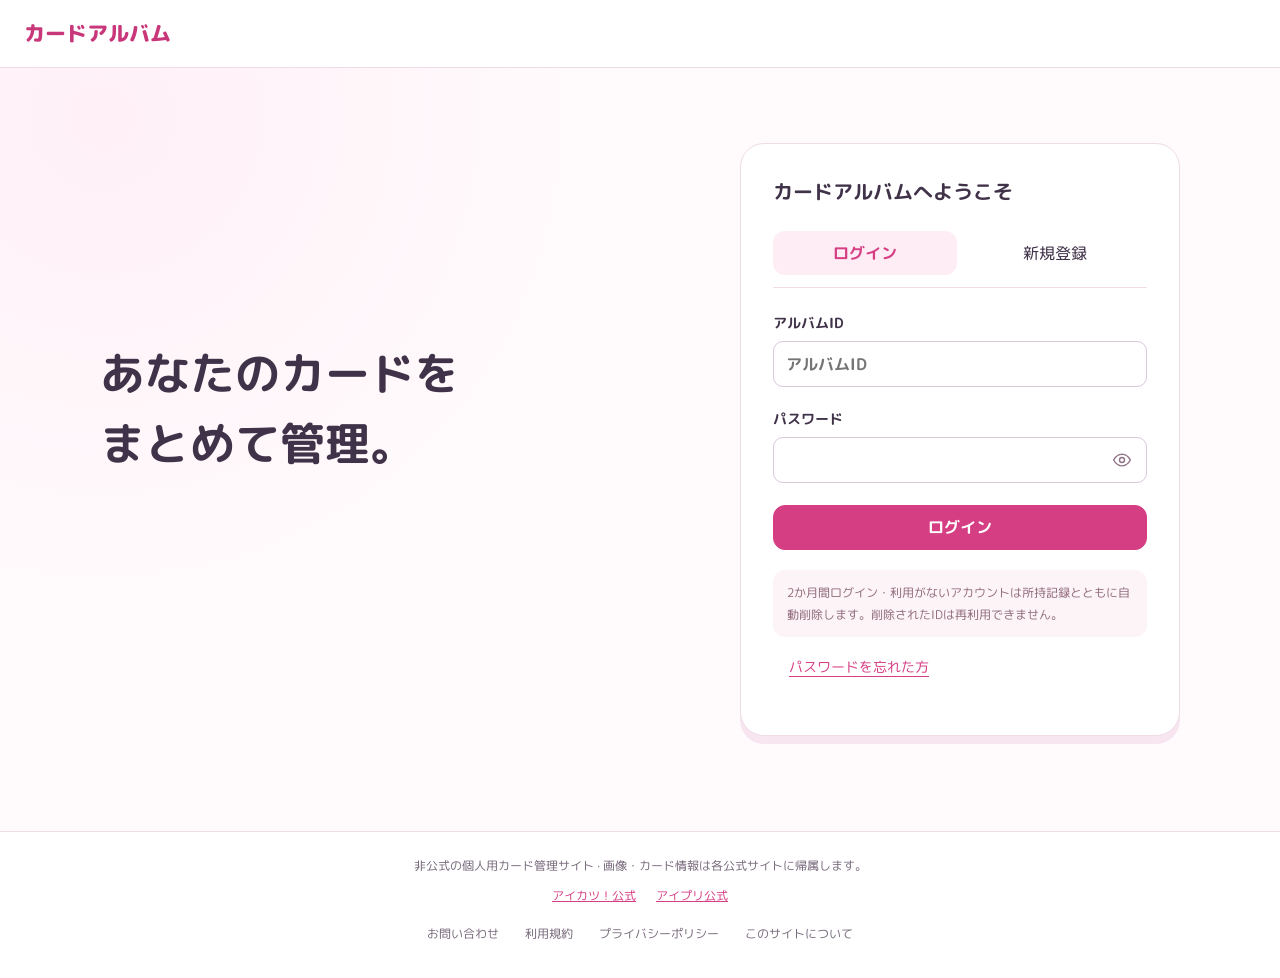
==== commit 01445753: "Update index.html" ====
--- a/index.html
+++ b/index.html
@@ -1,44 +1,21 @@
-<!doctype html>
+<!DOCTYPE html>
+
 <html lang="ja">
-  <head>
-    <meta charset="utf-8" />
-    <meta name="viewport" content="width=device-width,initial-scale=1" />
-    <meta
-      name="description"
-      content="アイカツ！アンコールとアイプリのカードを探して、あつめたカードを記録。"
-    />
-    <title>カードアルバム</title>
-    <link rel="icon" href="./assets/favicon.svg" />
-    <link
-      rel="stylesheet"
-      href="./assets/style.css?v=20261011-traffic-efficient"
-    />
-    <link
-      rel="stylesheet"
-      href="./assets/dropdowns.css?v=20261011-traffic-efficient"
-    />
-    <link
-      rel="preload"
-      href="./assets/catalog.json?v=20261011-ui-contact"
-      as="fetch"
-      crossorigin="anonymous"
-    />
-    <script defer src="./assets/vendor/supabase.js"></script>
-    <script defer src="./assets/config.js"></script>
-    <script defer src="./assets/site-info.js?v=20261011-ui-contact"></script>
-    <script
-      defer
-      src="./assets/catalog-cache.js?v=20261011-traffic-efficient"
-    ></script>
-    <script
-      defer
-      src="./assets/app-title-fix.js?v=20261011-traffic-efficient"
-    ></script>
-    <script
-      defer
-      src="./assets/dropdowns.js?v=20261011-traffic-efficient"
-    ></script>
-    <style id="header-tag-correction">
+<head>
+<meta charset="utf-8"/>
+<meta content="width=device-width,initial-scale=1" name="viewport"/>
+<meta content="アイカツ！アンコールとアイプリのカードを探して、あつめたカードを記録。" name="description"/>
+<title>カードアルバム</title>
+<link href="./assets/favicon.svg" rel="icon"/>
+<link href="./assets/style.css?v=20261012-manual-db" rel="stylesheet"/>
+<link href="./assets/dropdowns.css?v=20261012-manual-db" rel="stylesheet"/>
+<script defer="" src="./assets/vendor/supabase.js?v=20261012-manual-db"></script>
+<script defer="" src="./assets/config.js?v=20261012-manual-db"></script>
+<script defer="" src="./assets/site-info.js?v=20261012-manual-db"></script>
+<script defer="" src="./assets/catalog-cache.js?v=20261012-manual-db"></script>
+<script defer="" src="./assets/app-title-fix.js?v=20261012-manual-db"></script>
+<script defer="" src="./assets/dropdowns.js?v=20261012-manual-db"></script>
+<style id="header-tag-correction">
       /* ヘッダー・タグ修正。既存CSSの後に読み込みます。 */
       #nav > button#probability-back,
       #nav > button#probability-open,
@@ -109,1775 +86,426 @@
         }
       }
     </style>
-    <link
-      rel="stylesheet"
-      href="./assets/card-columns.css?v=20261011-layout-three-default"
-    />
-    <script
-      defer
-      src="./assets/card-columns.js?v=20261011-layout-three-default"
-    ></script>
-  </head>
-  <body>
-    <header>
-      <a class="wordmark" href="./" aria-label="カードアルバムのトップへ">
-        <img id="header-card" class="header-card" alt="" hidden />
-        <span id="header-title">カードアルバム</span>
-      </a>
-      <button
-        id="menu-toggle"
-        class="menu-toggle"
-        aria-label="メニューを開く"
-        aria-controls="nav"
-        aria-expanded="false"
-        hidden
-      >
-        <span></span><span></span><span></span>
-      </button>
-      <nav id="nav" aria-label="アルバムの操作" hidden>
-        <div
-          id="game-switch"
-          class="game-switch"
-          role="group"
-          aria-label="作品を切り替える"
-        >
-          <span class="game-switch-slider" aria-hidden="true"></span>
-          <button data-game="aikatsu" aria-pressed="false">アイカツ！</button>
-          <button data-game="aipri" aria-pressed="false">アイプリ</button>
-        </div>
-        <button id="ownership-export-open" type="button" hidden>
+<link href="./assets/card-columns.css?v=20261012-manual-db" rel="stylesheet"/>
+<script defer="" src="./assets/card-columns.js?v=20261012-manual-db"></script>
+</head>
+<body>
+<header>
+<a aria-label="カードアルバムのトップへ" class="wordmark" href="./">
+<img alt="" class="header-card" hidden="" id="header-card"/>
+<span id="header-title">カードアルバム</span>
+</a>
+<button aria-controls="nav" aria-expanded="false" aria-label="メニューを開く" class="menu-toggle" hidden="" id="menu-toggle">
+<span></span><span></span><span></span>
+</button>
+<nav aria-label="アルバムの操作" hidden="" id="nav">
+<div aria-label="作品を切り替える" class="game-switch" id="game-switch" role="group">
+<span aria-hidden="true" class="game-switch-slider"></span>
+<button aria-pressed="false" data-game="aikatsu">アイカツ！</button>
+<button aria-pressed="false" data-game="aipri">アイプリ</button>
+</div>
+<button hidden="" id="ownership-export-open" type="button">
           所持状況を出力
         </button>
-        <button id="probability-open" hidden>確率確認</button>
-        <button id="probability-back" hidden>アルバム表示</button>
-
-        <button id="edit-nickname">ニックネームを変更</button>
-        <button id="logout">ログアウト</button>
-      </nav>
-    </header>
-    <main>
-      <section id="auth" class="auth">
-        <div class="intro">
-          <h1>あなたのカードを<br />まとめて管理。</h1>
-          <div
-            class="card-marquee"
-            id="auth-art"
-            aria-label="カードのスライド一覧"
-          >
-            <div class="marquee-track">
-              <div class="marquee-group">
-                <button
-                  class="marquee-card"
-                  data-preview="aipri:OA4-002"
-                  aria-label="ピュアハートバズリウムブルーの詳細"
-                >
-                  <span
-                    class="marquee-image-frame"
-                    style="
-                      aspect-ratio: 206 / 300;
-                      --image-ratio: 1.4563106796116505;
-                    "
-                    ><img
-                      src="./assets/startup-cards/aipri_OA4-002.jpg"
-                      alt="ピュアハートバズリウムブルー"
-                      loading="eager"
-                      decoding="async"
-                      fetchpriority="high"
-                  /></span></button
-                ><button
-                  class="marquee-card"
-                  data-preview="aikatsu:E1-28_N"
-                  aria-label="ピンクブロッサムスカートの詳細"
-                >
-                  <span
-                    class="marquee-image-frame"
-                    style="
-                      aspect-ratio: 206 / 300;
-                      --image-ratio: 1.4563106796116505;
-                    "
-                    ><img
-                      src="./assets/startup-cards/aikatsu_E1-28_N.jpg"
-                      alt="ピンクブロッサムスカート"
-                      loading="eager"
-                      decoding="async"
-                      fetchpriority="high"
-                  /></span></button
-                ><button
-                  class="marquee-card"
-                  data-preview="aikatsu:E1-62_N"
-                  aria-label="パープルステージニーハイパンプスの詳細"
-                >
-                  <span
-                    class="marquee-image-frame"
-                    style="
-                      aspect-ratio: 206 / 300;
-                      --image-ratio: 1.4563106796116505;
-                    "
-                    ><img
-                      src="./assets/startup-cards/aikatsu_E1-62_N.jpg"
-                      alt="パープルステージニーハイパンプス"
-                      loading="eager"
-                      decoding="async"
-                      fetchpriority="high"
-                  /></span></button
-                ><button
-                  class="marquee-card"
-                  data-preview="aikatsu:EP-003_N"
-                  aria-label="エメラルドコクーンワンピの詳細"
-                >
-                  <span
-                    class="marquee-image-frame"
-                    style="
-                      aspect-ratio: 206 / 300;
-                      --image-ratio: 1.4563106796116505;
-                    "
-                    ><img
-                      src="./assets/startup-cards/aikatsu_EP-003_N.jpg"
-                      alt="エメラルドコクーンワンピ"
-                      loading="eager"
-                      decoding="async"
-                      fetchpriority="high"
-                  /></span></button
-                ><button
-                  class="marquee-card"
-                  data-preview="aikatsu:E1-02_PR"
-                  aria-label="オーロラキスドレープスカートの詳細"
-                >
-                  <span
-                    class="marquee-image-frame"
-                    style="
-                      aspect-ratio: 206 / 300;
-                      --image-ratio: 1.4563106796116505;
-                    "
-                    ><img
-                      src="./assets/startup-cards/aikatsu_E1-02_PR.jpg"
-                      alt="オーロラキスドレープスカート"
-                      loading="eager"
-                      decoding="async"
-                      fetchpriority="high"
-                  /></span></button
-                ><button
-                  class="marquee-card"
-                  data-preview="aipri:AP2-005"
-                  aria-label="ローズグランプリの詳細"
-                >
-                  <span
-                    class="marquee-image-frame"
-                    style="
-                      aspect-ratio: 206 / 300;
-                      --image-ratio: 1.4563106796116505;
-                    "
-                    ><img
-                      src="./assets/startup-cards/aipri_AP2-005.jpg"
-                      alt="ローズグランプリ"
-                      loading="eager"
-                      decoding="async"
-                      fetchpriority="high"
-                  /></span></button
-                ><button
-                  class="marquee-card"
-                  data-preview="aipri:APR5-025"
-                  aria-label="アイプリバーススカーレットバタフライの詳細"
-                >
-                  <span
-                    class="marquee-image-frame"
-                    style="
-                      aspect-ratio: 206 / 300;
-                      --image-ratio: 1.4563106796116505;
-                    "
-                    ><img
-                      src="./assets/startup-cards/aipri_APR5-025.jpg"
-                      alt="アイプリバーススカーレットバタフライ"
-                      loading="eager"
-                      decoding="async"
-                      fetchpriority="high"
-                  /></span></button
-                ><button
-                  class="marquee-card"
-                  data-preview="aikatsu:EP-018_N"
-                  aria-label="編み上げラベンダーブーツの詳細"
-                >
-                  <span
-                    class="marquee-image-frame"
-                    style="
-                      aspect-ratio: 206 / 300;
-                      --image-ratio: 1.4563106796116505;
-                    "
-                    ><img
-                      src="./assets/startup-cards/aikatsu_EP-018_N.jpg"
-                      alt="編み上げラベンダーブーツ"
-                      loading="eager"
-                      decoding="async"
-                      fetchpriority="high"
-                  /></span></button
-                ><button
-                  class="marquee-card"
-                  data-preview="aipri:TOY-019"
-                  aria-label="ハニービービビッドピンクの詳細"
-                >
-                  <span
-                    class="marquee-image-frame"
-                    style="
-                      aspect-ratio: 206 / 300;
-                      --image-ratio: 1.4563106796116505;
-                    "
-                    ><img
-                      src="./assets/startup-cards/aipri_TOY-019.jpg"
-                      alt="ハニービービビッドピンク"
-                      loading="eager"
-                      decoding="async"
-                      fetchpriority="high"
-                  /></span></button
-                ><button
-                  class="marquee-card"
-                  data-preview="aipri:TOY-023"
-                  aria-label="パティシエはちみつパンケーキの詳細"
-                >
-                  <span
-                    class="marquee-image-frame"
-                    style="
-                      aspect-ratio: 206 / 300;
-                      --image-ratio: 1.4563106796116505;
-                    "
-                    ><img
-                      src="./assets/startup-cards/aipri_TOY-023.jpg"
-                      alt="パティシエはちみつパンケーキ"
-                      loading="eager"
-                      decoding="async"
-                      fetchpriority="high"
-                  /></span></button
-                ><button
-                  class="marquee-card"
-                  data-preview="aipri:AP2-006"
-                  aria-label="ローズグランプリの詳細"
-                >
-                  <span
-                    class="marquee-image-frame"
-                    style="
-                      aspect-ratio: 206 / 300;
-                      --image-ratio: 1.4563106796116505;
-                    "
-                    ><img
-                      src="./assets/startup-cards/aipri_AP2-006.jpg"
-                      alt="ローズグランプリ"
-                      loading="eager"
-                      decoding="async"
-                      fetchpriority="high"
-                  /></span></button
-                ><button
-                  class="marquee-card"
-                  data-preview="aikatsu:E1-01_PR"
-                  aria-label="オーロラキスキャミソールの詳細"
-                >
-                  <span
-                    class="marquee-image-frame"
-                    style="
-                      aspect-ratio: 206 / 300;
-                      --image-ratio: 1.4563106796116505;
-                    "
-                    ><img
-                      src="./assets/startup-cards/aikatsu_E1-01_PR.jpg"
-                      alt="オーロラキスキャミソール"
-                      loading="eager"
-                      decoding="async"
-                      fetchpriority="high"
-                  /></span></button
-                ><button
-                  class="marquee-card"
-                  data-preview="aipri:OA1-013"
-                  aria-label="ふわふわキャットの詳細"
-                >
-                  <span
-                    class="marquee-image-frame"
-                    style="
-                      aspect-ratio: 206 / 300;
-                      --image-ratio: 1.4563106796116505;
-                    "
-                    ><img
-                      src="./assets/startup-cards/aipri_OA1-013.jpg"
-                      alt="ふわふわキャット"
-                      loading="eager"
-                      decoding="async"
-                      fetchpriority="high"
-                  /></span></button
-                ><button
-                  class="marquee-card"
-                  data-preview="aikatsu:E1-45_N"
-                  aria-label="ダイヤモンドチェックスカートの詳細"
-                >
-                  <span
-                    class="marquee-image-frame"
-                    style="
-                      aspect-ratio: 206 / 300;
-                      --image-ratio: 1.4563106796116505;
-                    "
-                    ><img
-                      src="./assets/startup-cards/aikatsu_E1-45_N.jpg"
-                      alt="ダイヤモンドチェックスカート"
-                      loading="eager"
-                      decoding="async"
-                      fetchpriority="high"
-                  /></span></button
-                ><button
-                  class="marquee-card"
-                  data-preview="aikatsu:E1-20_R"
-                  aria-label="クリアネスイエローアクセの詳細"
-                >
-                  <span
-                    class="marquee-image-frame landscape"
-                    style="
-                      aspect-ratio: 144 / 210;
-                      --image-ratio: 1.4583333333333333;
-                    "
-                    ><img
-                      src="./assets/startup-cards/aikatsu_E1-20_R.jpg"
-                      alt="クリアネスイエローアクセ"
-                      loading="eager"
-                      decoding="async"
-                      fetchpriority="high"
-                  /></span></button
-                ><button
-                  class="marquee-card"
-                  data-preview="aipri:P-155"
-                  aria-label="アイプリバースポッピンハートの詳細"
-                >
-                  <span
-                    class="marquee-image-frame"
-                    style="
-                      aspect-ratio: 206 / 300;
-                      --image-ratio: 1.4563106796116505;
-                    "
-                    ><img
-                      src="./assets/startup-cards/aipri_P-155.jpg"
-                      alt="アイプリバースポッピンハート"
-                      loading="eager"
-                      decoding="async"
-                      fetchpriority="high"
-                  /></span></button
-                ><button
-                  class="marquee-card"
-                  data-preview="aikatsu:E1-27_N"
-                  aria-label="ピンクブロッサムトップスの詳細"
-                >
-                  <span
-                    class="marquee-image-frame"
-                    style="
-                      aspect-ratio: 206 / 300;
-                      --image-ratio: 1.4563106796116505;
-                    "
-                    ><img
-                      src="./assets/startup-cards/aikatsu_E1-27_N.jpg"
-                      alt="ピンクブロッサムトップス"
-                      loading="eager"
-                      decoding="async"
-                      fetchpriority="high"
-                  /></span></button
-                ><button
-                  class="marquee-card"
-                  data-preview="aipri:OA4-001"
-                  aria-label="スマイルハートバズリウムピンクの詳細"
-                >
-                  <span
-                    class="marquee-image-frame"
-                    style="
-                      aspect-ratio: 206 / 300;
-                      --image-ratio: 1.4563106796116505;
-                    "
-                    ><img
-                      src="./assets/startup-cards/aipri_OA4-001.jpg"
-                      alt="スマイルハートバズリウムピンク"
-                      loading="eager"
-                      decoding="async"
-                      fetchpriority="high"
-                  /></span></button
-                ><button
-                  class="marquee-card"
-                  data-preview="aipri:APR6-013"
-                  aria-label="エターナルスぺースジャンピンロケットラブリーの詳細"
-                >
-                  <span
-                    class="marquee-image-frame"
-                    style="
-                      aspect-ratio: 206 / 300;
-                      --image-ratio: 1.4563106796116505;
-                    "
-                    ><img
-                      src="./assets/startup-cards/aipri_APR6-013.jpg"
-                      alt="エターナルスぺースジャンピンロケットラブリー"
-                      loading="eager"
-                      decoding="async"
-                      fetchpriority="high"
-                  /></span></button
-                ><button
-                  class="marquee-card"
-                  data-preview="aikatsu:E1-13_R"
-                  aria-label="チャーミーリボントップスの詳細"
-                >
-                  <span
-                    class="marquee-image-frame"
-                    style="
-                      aspect-ratio: 206 / 300;
-                      --image-ratio: 1.4563106796116505;
-                    "
-                    ><img
-                      src="./assets/startup-cards/aikatsu_E1-13_R.jpg"
-                      alt="チャーミーリボントップス"
-                      loading="eager"
-                      decoding="async"
-                      fetchpriority="high"
-                  /></span>
-                </button>
-              </div>
-              <div class="marquee-group" aria-hidden="true">
-                <button
-                  tabindex="-1"
-                  class="marquee-card"
-                  data-preview="aipri:OA4-002"
-                  aria-label="ピュアハートバズリウムブルーの詳細"
-                >
-                  <span
-                    class="marquee-image-frame"
-                    style="
-                      aspect-ratio: 206 / 300;
-                      --image-ratio: 1.4563106796116505;
-                    "
-                    ><img
-                      src="./assets/startup-cards/aipri_OA4-002.jpg"
-                      alt="ピュアハートバズリウムブルー"
-                      loading="eager"
-                      decoding="async"
-                      fetchpriority="high"
-                  /></span></button
-                ><button
-                  tabindex="-1"
-                  class="marquee-card"
-                  data-preview="aikatsu:E1-28_N"
-                  aria-label="ピンクブロッサムスカートの詳細"
-                >
-                  <span
-                    class="marquee-image-frame"
-                    style="
-                      aspect-ratio: 206 / 300;
-                      --image-ratio: 1.4563106796116505;
-                    "
-                    ><img
-                      src="./assets/startup-cards/aikatsu_E1-28_N.jpg"
-                      alt="ピンクブロッサムスカート"
-                      loading="eager"
-                      decoding="async"
-                      fetchpriority="high"
-                  /></span></button
-                ><button
-                  tabindex="-1"
-                  class="marquee-card"
-                  data-preview="aikatsu:E1-62_N"
-                  aria-label="パープルステージニーハイパンプスの詳細"
-                >
-                  <span
-                    class="marquee-image-frame"
-                    style="
-                      aspect-ratio: 206 / 300;
-                      --image-ratio: 1.4563106796116505;
-                    "
-                    ><img
-                      src="./assets/startup-cards/aikatsu_E1-62_N.jpg"
-                      alt="パープルステージニーハイパンプス"
-                      loading="eager"
-                      decoding="async"
-                      fetchpriority="high"
-                  /></span></button
-                ><button
-                  tabindex="-1"
-                  class="marquee-card"
-                  data-preview="aikatsu:EP-003_N"
-                  aria-label="エメラルドコクーンワンピの詳細"
-                >
-                  <span
-                    class="marquee-image-frame"
-                    style="
-                      aspect-ratio: 206 / 300;
-                      --image-ratio: 1.4563106796116505;
-                    "
-                    ><img
-                      src="./assets/startup-cards/aikatsu_EP-003_N.jpg"
-                      alt="エメラルドコクーンワンピ"
-                      loading="eager"
-                      decoding="async"
-                      fetchpriority="high"
-                  /></span></button
-                ><button
-                  tabindex="-1"
-                  class="marquee-card"
-                  data-preview="aikatsu:E1-02_PR"
-                  aria-label="オーロラキスドレープスカートの詳細"
-                >
-                  <span
-                    class="marquee-image-frame"
-                    style="
-                      aspect-ratio: 206 / 300;
-                      --image-ratio: 1.4563106796116505;
-                    "
-                    ><img
-                      src="./assets/startup-cards/aikatsu_E1-02_PR.jpg"
-                      alt="オーロラキスドレープスカート"
-                      loading="eager"
-                      decoding="async"
-                      fetchpriority="high"
-                  /></span></button
-                ><button
-                  tabindex="-1"
-                  class="marquee-card"
-                  data-preview="aipri:AP2-005"
-                  aria-label="ローズグランプリの詳細"
-                >
-                  <span
-                    class="marquee-image-frame"
-                    style="
-                      aspect-ratio: 206 / 300;
-                      --image-ratio: 1.4563106796116505;
-                    "
-                    ><img
-                      src="./assets/startup-cards/aipri_AP2-005.jpg"
-                      alt="ローズグランプリ"
-                      loading="eager"
-                      decoding="async"
-                      fetchpriority="high"
-                  /></span></button
-                ><button
-                  tabindex="-1"
-                  class="marquee-card"
-                  data-preview="aipri:APR5-025"
-                  aria-label="アイプリバーススカーレットバタフライの詳細"
-                >
-                  <span
-                    class="marquee-image-frame"
-                    style="
-                      aspect-ratio: 206 / 300;
-                      --image-ratio: 1.4563106796116505;
-                    "
-                    ><img
-                      src="./assets/startup-cards/aipri_APR5-025.jpg"
-                      alt="アイプリバーススカーレットバタフライ"
-                      loading="eager"
-                      decoding="async"
-                      fetchpriority="high"
-                  /></span></button
-                ><button
-                  tabindex="-1"
-                  class="marquee-card"
-                  data-preview="aikatsu:EP-018_N"
-                  aria-label="編み上げラベンダーブーツの詳細"
-                >
-                  <span
-                    class="marquee-image-frame"
-                    style="
-                      aspect-ratio: 206 / 300;
-                      --image-ratio: 1.4563106796116505;
-                    "
-                    ><img
-                      src="./assets/startup-cards/aikatsu_EP-018_N.jpg"
-                      alt="編み上げラベンダーブーツ"
-                      loading="eager"
-                      decoding="async"
-                      fetchpriority="high"
-                  /></span></button
-                ><button
-                  tabindex="-1"
-                  class="marquee-card"
-                  data-preview="aipri:TOY-019"
-                  aria-label="ハニービービビッドピンクの詳細"
-                >
-                  <span
-                    class="marquee-image-frame"
-                    style="
-                      aspect-ratio: 206 / 300;
-                      --image-ratio: 1.4563106796116505;
-                    "
-                    ><img
-                      src="./assets/startup-cards/aipri_TOY-019.jpg"
-                      alt="ハニービービビッドピンク"
-                      loading="eager"
-                      decoding="async"
-                      fetchpriority="high"
-                  /></span></button
-                ><button
-                  tabindex="-1"
-                  class="marquee-card"
-                  data-preview="aipri:TOY-023"
-                  aria-label="パティシエはちみつパンケーキの詳細"
-                >
-                  <span
-                    class="marquee-image-frame"
-                    style="
-                      aspect-ratio: 206 / 300;
-                      --image-ratio: 1.4563106796116505;
-                    "
-                    ><img
-                      src="./assets/startup-cards/aipri_TOY-023.jpg"
-                      alt="パティシエはちみつパンケーキ"
-                      loading="eager"
-                      decoding="async"
-                      fetchpriority="high"
-                  /></span></button
-                ><button
-                  tabindex="-1"
-                  class="marquee-card"
-                  data-preview="aipri:AP2-006"
-                  aria-label="ローズグランプリの詳細"
-                >
-                  <span
-                    class="marquee-image-frame"
-                    style="
-                      aspect-ratio: 206 / 300;
-                      --image-ratio: 1.4563106796116505;
-                    "
-                    ><img
-                      src="./assets/startup-cards/aipri_AP2-006.jpg"
-                      alt="ローズグランプリ"
-                      loading="eager"
-                      decoding="async"
-                      fetchpriority="high"
-                  /></span></button
-                ><button
-                  tabindex="-1"
-                  class="marquee-card"
-                  data-preview="aikatsu:E1-01_PR"
-                  aria-label="オーロラキスキャミソールの詳細"
-                >
-                  <span
-                    class="marquee-image-frame"
-                    style="
-                      aspect-ratio: 206 / 300;
-                      --image-ratio: 1.4563106796116505;
-                    "
-                    ><img
-                      src="./assets/startup-cards/aikatsu_E1-01_PR.jpg"
-                      alt="オーロラキスキャミソール"
-                      loading="eager"
-                      decoding="async"
-                      fetchpriority="high"
-                  /></span></button
-                ><button
-                  tabindex="-1"
-                  class="marquee-card"
-                  data-preview="aipri:OA1-013"
-                  aria-label="ふわふわキャットの詳細"
-                >
-                  <span
-                    class="marquee-image-frame"
-                    style="
-                      aspect-ratio: 206 / 300;
-                      --image-ratio: 1.4563106796116505;
-                    "
-                    ><img
-                      src="./assets/startup-cards/aipri_OA1-013.jpg"
-                      alt="ふわふわキャット"
-                      loading="eager"
-                      decoding="async"
-                      fetchpriority="high"
-                  /></span></button
-                ><button
-                  tabindex="-1"
-                  class="marquee-card"
-                  data-preview="aikatsu:E1-45_N"
-                  aria-label="ダイヤモンドチェックスカートの詳細"
-                >
-                  <span
-                    class="marquee-image-frame"
-                    style="
-                      aspect-ratio: 206 / 300;
-                      --image-ratio: 1.4563106796116505;
-                    "
-                    ><img
-                      src="./assets/startup-cards/aikatsu_E1-45_N.jpg"
-                      alt="ダイヤモンドチェックスカート"
-                      loading="eager"
-                      decoding="async"
-                      fetchpriority="high"
-                  /></span></button
-                ><button
-                  tabindex="-1"
-                  class="marquee-card"
-                  data-preview="aikatsu:E1-20_R"
-                  aria-label="クリアネスイエローアクセの詳細"
-                >
-                  <span
-                    class="marquee-image-frame landscape"
-                    style="
-                      aspect-ratio: 144 / 210;
-                      --image-ratio: 1.4583333333333333;
-                    "
-                    ><img
-                      src="./assets/startup-cards/aikatsu_E1-20_R.jpg"
-                      alt="クリアネスイエローアクセ"
-                      loading="eager"
-                      decoding="async"
-                      fetchpriority="high"
-                  /></span></button
-                ><button
-                  tabindex="-1"
-                  class="marquee-card"
-                  data-preview="aipri:P-155"
-                  aria-label="アイプリバースポッピンハートの詳細"
-                >
-                  <span
-                    class="marquee-image-frame"
-                    style="
-                      aspect-ratio: 206 / 300;
-                      --image-ratio: 1.4563106796116505;
-                    "
-                    ><img
-                      src="./assets/startup-cards/aipri_P-155.jpg"
-                      alt="アイプリバースポッピンハート"
-                      loading="eager"
-                      decoding="async"
-                      fetchpriority="high"
-                  /></span></button
-                ><button
-                  tabindex="-1"
-                  class="marquee-card"
-                  data-preview="aikatsu:E1-27_N"
-                  aria-label="ピンクブロッサムトップスの詳細"
-                >
-                  <span
-                    class="marquee-image-frame"
-                    style="
-                      aspect-ratio: 206 / 300;
-                      --image-ratio: 1.4563106796116505;
-                    "
-                    ><img
-                      src="./assets/startup-cards/aikatsu_E1-27_N.jpg"
-                      alt="ピンクブロッサムトップス"
-                      loading="eager"
-                      decoding="async"
-                      fetchpriority="high"
-                  /></span></button
-                ><button
-                  tabindex="-1"
-                  class="marquee-card"
-                  data-preview="aipri:OA4-001"
-                  aria-label="スマイルハートバズリウムピンクの詳細"
-                >
-                  <span
-                    class="marquee-image-frame"
-                    style="
-                      aspect-ratio: 206 / 300;
-                      --image-ratio: 1.4563106796116505;
-                    "
-                    ><img
-                      src="./assets/startup-cards/aipri_OA4-001.jpg"
-                      alt="スマイルハートバズリウムピンク"
-                      loading="eager"
-                      decoding="async"
-                      fetchpriority="high"
-                  /></span></button
-                ><button
-                  tabindex="-1"
-                  class="marquee-card"
-                  data-preview="aipri:APR6-013"
-                  aria-label="エターナルスぺースジャンピンロケットラブリーの詳細"
-                >
-                  <span
-                    class="marquee-image-frame"
-                    style="
-                      aspect-ratio: 206 / 300;
-                      --image-ratio: 1.4563106796116505;
-                    "
-                    ><img
-                      src="./assets/startup-cards/aipri_APR6-013.jpg"
-                      alt="エターナルスぺースジャンピンロケットラブリー"
-                      loading="eager"
-                      decoding="async"
-                      fetchpriority="high"
-                  /></span></button
-                ><button
-                  tabindex="-1"
-                  class="marquee-card"
-                  data-preview="aikatsu:E1-13_R"
-                  aria-label="チャーミーリボントップスの詳細"
-                >
-                  <span
-                    class="marquee-image-frame"
-                    style="
-                      aspect-ratio: 206 / 300;
-                      --image-ratio: 1.4563106796116505;
-                    "
-                    ><img
-                      src="./assets/startup-cards/aikatsu_E1-13_R.jpg"
-                      alt="チャーミーリボントップス"
-                      loading="eager"
-                      decoding="async"
-                      fetchpriority="high"
-                  /></span>
-                </button>
-              </div>
-            </div>
-          </div>
-        </div>
-        <div class="auth-panel">
-          <h2>カードアルバムへようこそ</h2>
-          <div class="tabs">
-            <button id="login-tab" class="active">ログイン</button
-            ><button id="signup-tab">新規登録</button>
-          </div>
-          <form id="auth-form" novalidate>
-            <label
-              ><span id="login-identifier-label">アルバムID</span
-              ><input
-                id="email"
-                type="text"
-                autocomplete="username"
-                autocapitalize="characters"
-                spellcheck="false"
-                placeholder="アルバムID"
-                maxlength="254"
-                aria-describedby="email-error"
-                required /><span
-                id="email-error"
-                class="field-error"
-                role="alert"
-                hidden
-              ></span
-            ></label>
-            <label
-              >パスワード<input
-                id="password"
-                type="password"
-                minlength="8"
-                maxlength="128"
-                autocomplete="current-password"
-                aria-describedby="password-error"
-                required /><span
-                id="password-error"
-                class="field-error"
-                role="alert"
-                hidden
-              ></span
-            ></label>
-            <button class="primary" id="auth-submit" type="submit">
+<button hidden="" id="probability-open">確率確認</button>
+<button hidden="" id="probability-back">アルバム表示</button>
+<button id="edit-nickname">ニックネームを変更</button>
+<button id="logout">ログアウト</button>
+</nav>
+</header>
+<main>
+<section class="auth" id="auth">
+<div class="intro">
+<h1>あなたのカードを<br/>まとめて管理。</h1>
+<div aria-label="カードのスライド一覧" class="card-marquee" id="auth-art">
+<div class="marquee-track">
+<div class="marquee-group"></div>
+<div aria-hidden="true" class="marquee-group"></div>
+</div>
+</div>
+</div>
+<div class="auth-panel">
+<h2>カードアルバムへようこそ</h2>
+<div class="tabs">
+<button class="active" id="login-tab">ログイン</button><button id="signup-tab">新規登録</button>
+</div>
+<form id="auth-form" novalidate="">
+<label><span id="login-identifier-label">アルバムID</span><input aria-describedby="email-error" autocapitalize="characters" autocomplete="username" id="email" maxlength="254" placeholder="アルバムID" required="" spellcheck="false" type="text"/><span class="field-error" hidden="" id="email-error" role="alert"></span></label>
+<label>パスワード<input aria-describedby="password-error" autocomplete="current-password" id="password" maxlength="128" minlength="8" required="" type="password"/><span class="field-error" hidden="" id="password-error" role="alert"></span></label>
+<button class="primary" id="auth-submit" type="submit">
               ログイン
             </button>
-            <p class="account-retention-note">
+<p class="account-retention-note">
               2か月間ログイン・利用がないアカウントは所持記録とともに自動削除します。削除されたIDは再利用できません。
             </p>
-          </form>
-          <div id="signup-flow" hidden>
-            <ol class="signup-steps" aria-label="登録の手順">
-              <li data-signup-marker="id">ID発行</li>
-              <li data-signup-marker="password">パスワード</li>
-              <li data-signup-marker="nickname">ニックネーム</li>
-            </ol>
-            <section id="signup-id-step">
-              <h3>あなたのアルバムID</h3>
-
-              <button id="issue-album-id" class="primary" type="button">
+</form>
+<div hidden="" id="signup-flow">
+<ol aria-label="登録の手順" class="signup-steps">
+<li data-signup-marker="id">ID発行</li>
+<li data-signup-marker="password">パスワード</li>
+<li data-signup-marker="nickname">ニックネーム</li>
+</ol>
+<section id="signup-id-step">
+<h3>あなたのアルバムID</h3>
+<button class="primary" id="issue-album-id" type="button">
                 アルバムIDを発行
               </button>
-              <div id="issued-id-panel" hidden>
-                <div class="album-id-card">
-                  <output id="issued-album-id"></output
-                  ><button id="album-id-copy" type="button">コピー</button>
-                </div>
-                <p class="id-save-note">
+<div hidden="" id="issued-id-panel">
+<div class="album-id-card">
+<output id="issued-album-id"></output><button id="album-id-copy" type="button">コピー</button>
+</div>
+<p class="id-save-note">
                   ログインにはこのIDの入力が必要になります。スクショなどで保存してください。
                 </p>
-                <p class="muted id-expiry-note">
+<p class="muted id-expiry-note">
                   このままパスワード設定に進んでください。このページを離れると登録手続きを引き継げません。戻った際はIDを発行し直してください。
                 </p>
-              </div>
-              <button
-                id="signup-password-start"
-                hidden
-                class="primary"
-                type="button"
-                disabled
-              >
+</div>
+<button class="primary" disabled="" hidden="" id="signup-password-start" type="button">
                 パスワードを設定
               </button>
-            </section>
-            <form id="signup-password-form" hidden novalidate>
-              <h3>パスワードを設定</h3>
-              <p class="signup-id-reference"></p>
-              <label
-                >パスワード<input
-                  id="signup-password"
-                  type="password"
-                  minlength="8"
-                  maxlength="128"
-                  autocomplete="new-password"
-                  required
-              /></label>
-              <label
-                >パスワード確認<input
-                  id="signup-password-confirm"
-                  type="password"
-                  maxlength="128"
-                  autocomplete="new-password"
-                  required
-              /></label>
-              <p class="muted">8〜128文字で設定してください。</p>
-              <p
-                id="signup-password-error"
-                class="field-error"
-                role="alert"
-                hidden
-              ></p>
-              <div class="signup-actions">
-                <button id="signup-back-id" type="button">戻る</button
-                ><button class="primary" type="submit">
+</section>
+<form hidden="" id="signup-password-form" novalidate="">
+<h3>パスワードを設定</h3>
+<p class="signup-id-reference"></p>
+<label>パスワード<input autocomplete="new-password" id="signup-password" maxlength="128" minlength="8" required="" type="password"/></label>
+<label>パスワード確認<input autocomplete="new-password" id="signup-password-confirm" maxlength="128" required="" type="password"/></label>
+<p class="muted">8〜128文字で設定してください。</p>
+<p class="field-error" hidden="" id="signup-password-error" role="alert"></p>
+<div class="signup-actions">
+<button id="signup-back-id" type="button">戻る</button><button class="primary" type="submit">
                   ニックネームを登録
                 </button>
-              </div>
-            </form>
-            <form id="signup-nickname-form" hidden novalidate>
-              <h3>ニックネームを登録</h3>
-              <p class="signup-id-reference"></p>
-              <label id="nickname-field"
-                >ニックネーム<input
-                  id="nickname"
-                  type="text"
-                  maxlength="16"
-                  autocomplete="nickname"
-                  placeholder="アルバムに表示する名前"
-                  aria-describedby="nickname-error" /><span
-                  id="nickname-error"
-                  class="field-error"
-                  role="alert"
-                  hidden
-                ></span
-              ></label>
-              <p class="id-save-note">
+</div>
+</form>
+<form hidden="" id="signup-nickname-form" novalidate="">
+<h3>ニックネームを登録</h3>
+<p class="signup-id-reference"></p>
+<label id="nickname-field">ニックネーム<input aria-describedby="nickname-error" autocomplete="nickname" id="nickname" maxlength="16" placeholder="アルバムに表示する名前" type="text"/><span class="field-error" hidden="" id="nickname-error" role="alert"></span></label>
+<p class="id-save-note">
                 氏名、住所、電話番号、メールアドレスなどの個人情報は禁止です。
               </p>
-              <label class="nickname-ack"
-                ><input
-                  id="nickname-privacy-ack"
-                  type="checkbox"
-                />個人情報を含まないことを確認しました</label
-              >
-              <div class="signup-actions">
-                <button id="album-create" class="primary" type="submit">
+<label class="nickname-ack"><input id="nickname-privacy-ack" type="checkbox"/>個人情報を含まないことを確認しました</label>
+<div class="signup-actions">
+<button class="primary" id="album-create" type="submit">
                   アルバムを作成する
                 </button>
-              </div>
-            </form>
-
-            <p id="signup-message" role="status" class="field-error"></p>
-          </div>
-          <button id="forgot" class="text-button" hidden>
-            パスワードを忘れた方</button
-          ><button id="resend" class="text-button" hidden>
+</div>
+</form>
+<p class="field-error" id="signup-message" role="status"></p>
+</div>
+<button class="text-button" hidden="" id="forgot">
+            パスワードを忘れた方</button><button class="text-button" hidden="" id="resend">
             確認メールを再送する
           </button>
-          <p id="auth-message" role="status"></p>
-          <form id="password-form" hidden>
-            <label
-              >新しいパスワード<input
-                id="new-password"
-                type="password"
-                minlength="8"
-                autocomplete="new-password"
-                required /></label
-            ><button class="primary">パスワードを変更</button>
-          </form>
-        </div>
-      </section>
-      <section id="auth-result" class="auth-result" hidden>
-        <div class="auth-panel">
-          <span
-            id="auth-result-icon"
-            class="confirmation-icon"
-            aria-hidden="true"
-            >✓</span
-          >
-          <h1 id="auth-result-title">登録できました</h1>
-          <output
-            id="auth-result-album-id"
-            class="created-album-id"
-            hidden
-          ></output>
-          <p id="auth-result-text" role="status"></p>
-          <p id="auth-result-retention" class="account-retention-note" hidden>
-            <strong
-              >パスワードを忘れた場合、再設定やアカウントの復旧はできません。</strong
-            ><br />
-            アルバムIDとパスワードを、安全な場所に保存してください。<br /><br />
+<p id="auth-message" role="status"></p>
+<form hidden="" id="password-form">
+<label>新しいパスワード<input autocomplete="new-password" id="new-password" minlength="8" required="" type="password"/></label><button class="primary">パスワードを変更</button>
+</form>
+</div>
+</section>
+<section class="auth-result" hidden="" id="auth-result">
+<div class="auth-panel">
+<span aria-hidden="true" class="confirmation-icon" id="auth-result-icon">✓</span>
+<h1 id="auth-result-title">登録できました</h1>
+<output class="created-album-id" hidden="" id="auth-result-album-id"></output>
+<p id="auth-result-text" role="status"></p>
+<p class="account-retention-note" hidden="" id="auth-result-retention">
+<strong>パスワードを忘れた場合、再設定やアカウントの復旧はできません。</strong><br/>
+            アルバムIDとパスワードを、安全な場所に保存してください。<br/><br/>
             2か月間ログイン・利用がないと、アカウントと所持記録を自動削除します。削除されたIDは再利用できません。
           </p>
-          <button id="auth-result-next" class="primary">アルバムを選ぶ</button>
-        </div>
-      </section>
-      <section id="selection" hidden>
-        <div class="selection-title">
-          <span class="eyebrow">MY ALBUMS</span>
-          <h1>どのアルバムを開く？</h1>
-          <p id="account"></p>
-          <p id="account-album-id" class="account-album-id"></p>
-        </div>
-        <div class="album-options">
-          <button data-game="aikatsu" class="album aikatsu">
-            <div class="album-images" id="aikatsu-art">
-              <img
-                src="./assets/startup-cards/aikatsu_E1-01_PR.jpg"
-                alt="オーロラキスキャミソール"
-                loading="eager"
-                decoding="async"
-                fetchpriority="high"
-              /><img
-                src="./assets/startup-cards/aikatsu_E1-02_PR.jpg"
-                alt="オーロラキスドレープスカート"
-                loading="eager"
-                decoding="async"
-                fetchpriority="high"
-              />
-            </div>
-            <span>アイカツ！アンコール</span></button
-          ><button data-game="aipri" class="album aipri">
-            <div class="album-images" id="aipri-art">
-              <img
-                src="./assets/startup-cards/aipri_OA4-001.jpg"
-                alt="スマイルハートバズリウムピンク"
-                loading="eager"
-                decoding="async"
-                fetchpriority="high"
-              /><img
-                src="./assets/startup-cards/aipri_OA4-002.jpg"
-                alt="ピュアハートバズリウムブルー"
-                loading="eager"
-                decoding="async"
-                fetchpriority="high"
-              />
-            </div>
-            <span>アイプリ</span>
-          </button>
-        </div>
-      </section>
-      <section id="collection" hidden>
-        <div class="collection-title">
-          <div>
-            <span class="eyebrow">CARD COLLECTION</span>
-            <h1 id="game-title">おねがいアイプリ</h1>
-          </div>
-          <span class="pill" id="total"></span>
-        </div>
-        <div
-          id="aipri-families"
-          class="family-tabs"
-          role="group"
-          aria-label="アイプリの種類"
-          hidden
-        >
-          <button data-family="おねがい" aria-pressed="true" class="active">
-            おねがいアイプリ</button
-          ><button data-family="ひみつ" aria-pressed="false">
+<button class="primary" id="auth-result-next">アルバムを選ぶ</button>
+</div>
+</section>
+<section hidden="" id="selection">
+<div class="selection-title">
+<span class="eyebrow">MY ALBUMS</span>
+<h1>どのアルバムを開く？</h1>
+<p id="account"></p>
+<p class="account-album-id" id="account-album-id"></p>
+</div>
+<div class="album-options">
+<button class="album aikatsu" data-game="aikatsu">
+<div class="album-images" id="aikatsu-art"></div>
+<span>アイカツ！アンコール</span></button><button class="album aipri" data-game="aipri">
+<div class="album-images" id="aipri-art"></div>
+<span>アイプリ</span>
+</button>
+</div>
+</section>
+<section hidden="" id="collection">
+<div class="collection-title">
+<div>
+<span class="eyebrow">CARD COLLECTION</span>
+<h1 id="game-title">おねがいアイプリ</h1>
+</div>
+<span class="pill" id="total"></span>
+</div>
+<div aria-label="アイプリの種類" class="family-tabs" hidden="" id="aipri-families" role="group">
+<button aria-pressed="true" class="active" data-family="おねがい">
+            おねがいアイプリ</button><button aria-pressed="false" data-family="ひみつ">
             ひみつのアイプリ
           </button>
-        </div>
-        <div class="progress-card">
-          <div><span>カードの取得率</span><strong id="percent">0%</strong></div>
-          <div class="progress-track"><span id="progress-bar"></span></div>
-          <div class="progress-bottom">
-            <p id="progress-count"></p>
-            <button
-              id="progress-details"
-              class="text-button"
-              aria-expanded="false"
-              aria-label="弾ごとの取得率を表示"
-              aria-controls="series-progress"
-            >
-              <span class="progress-chevron" aria-hidden="true"></span>
-            </button>
-          </div>
-          <div id="filtered-rate" aria-live="polite"></div>
-        </div>
-        <div id="series-progress" class="series-progress" hidden></div>
-        <details id="filter-panel" class="filter-panel">
-          <summary>カードを絞り込む <span id="filter-summary"></span></summary>
-          <div class="filter-content">
-            <label class="search-label"
-              >フリーワード検索<input
-                id="query"
-                type="search"
-                placeholder="カード名・コードなど"
-              /><button
-                type="button"
-                id="clear-query"
-                class="filter-clear"
-                aria-label="フリーワード検索を解除"
-              >
+</div>
+<div class="progress-card">
+<div><span>カードの取得率</span><strong id="percent">0%</strong></div>
+<div class="progress-track"><span id="progress-bar"></span></div>
+<div class="progress-bottom">
+<p id="progress-count"></p>
+<button aria-controls="series-progress" aria-expanded="false" aria-label="弾ごとの取得率を表示" class="text-button" id="progress-details">
+<span aria-hidden="true" class="progress-chevron"></span>
+</button>
+</div>
+<div aria-live="polite" id="filtered-rate"></div>
+</div>
+<div class="series-progress" hidden="" id="series-progress"></div>
+<details class="filter-panel" id="filter-panel">
+<summary>カードを絞り込む <span id="filter-summary"></span></summary>
+<div class="filter-content">
+<label class="search-label">フリーワード検索<input id="query" placeholder="カード名・コードなど" type="search"/><button aria-label="フリーワード検索を解除" class="filter-clear" id="clear-query" type="button">
                 解除
-              </button></label
-            >
-            <div id="filters" class="filter-grid"></div>
-            <div class="filter-footer">
-              <button id="reset" class="text-button">
+              </button></label>
+<div class="filter-grid" id="filters"></div>
+<div class="filter-footer">
+<button class="text-button" id="reset">
                 すべての絞り込みを解除
               </button>
-            </div>
-          </div>
-        </details>
-        <div
-          id="active-filters"
-          class="active-filters"
-          aria-label="適用中の絞り込み"
-          aria-live="polite"
-        ></div>
-        <div class="ownership-toolbar">
-          <div class="owned-tabs" role="group" aria-label="所持状態">
-            <span class="owned-tabs-slider" aria-hidden="true"></span>
-            <button class="active" data-owned="all">すべて</button
-            ><button data-owned="yes">持っている</button
-            ><button data-owned="no">持っていない</button>
-          </div>
-        </div>
-        <div class="results-heading">
-          <h2 id="result-count"></h2>
-          <div class="results-controls card-display-toolbar">
-            <label class="display-count">
-              <span class="display-control-label">表示件数</span>
-              <select id="page-size" aria-label="一覧の表示件数">
-                <option value="20">20枚</option>
-                <option value="50">50枚</option>
-                <option value="100">100枚</option>
-                <option value="all">すべて</option>
-              </select>
-            </label>
-            <div
-              class="mobile-column-control"
-              role="group"
-              aria-label="カード一覧の列数"
-            >
-              <span class="mobile-column-label">カードの並び</span>
-              <div class="mobile-column-buttons">
-                <button type="button" data-card-columns="2" aria-pressed="false">
+</div>
+</div>
+</details>
+<div aria-label="適用中の絞り込み" aria-live="polite" class="active-filters" id="active-filters"></div>
+<div class="ownership-toolbar">
+<div aria-label="所持状態" class="owned-tabs" role="group">
+<span aria-hidden="true" class="owned-tabs-slider"></span>
+<button class="active" data-owned="all">すべて</button><button data-owned="yes">持っている</button><button data-owned="no">持っていない</button>
+</div>
+</div>
+<div class="results-heading">
+<h2 id="result-count"></h2>
+<div class="results-controls card-display-toolbar">
+<label class="display-count">
+<span class="display-control-label">表示件数</span>
+<select aria-label="一覧の表示件数" id="page-size">
+<option value="20">20枚</option>
+<option value="50">50枚</option>
+<option value="100">100枚</option>
+<option value="all">すべて</option>
+</select>
+</label>
+<div aria-label="カード一覧の列数" class="mobile-column-control" role="group">
+<span class="mobile-column-label">カードの並び</span>
+<div class="mobile-column-buttons">
+<button aria-pressed="false" data-card-columns="2" type="button">
                   2列
                 </button>
-                <button type="button" data-card-columns="3" aria-pressed="true">
+<button aria-pressed="true" data-card-columns="3" type="button">
                   3列
                 </button>
-              </div>
-            </div>
-          </div>
-        </div>
-        <div id="cards" class="card-grid" data-mobile-columns="3"></div>
-        <p id="empty" hidden>
+</div>
+</div>
+</div>
+</div>
+<div class="card-grid" data-mobile-columns="3" id="cards"></div>
+<p hidden="" id="empty">
           見つかりませんでした。条件を変えて探してみてください。
         </p>
-        <div class="pagination">
-          <button id="prev">前のページ</button>
-          <nav id="page-numbers" aria-label="カード一覧のページ"></nav>
-          <button id="next">次のページ</button>
-        </div>
-        <div class="collection-status" aria-label="カード情報の更新状況">
-          <div id="sync-indicator" class="sync-indicator">
-            <span class="sync-spinner" aria-hidden="true" hidden></span>
-            <p id="sync-status" class="muted" role="status"></p>
-          </div>
-          <p id="data-warning" class="notice" hidden></p>
-        </div>
-      </section>
-      <section id="probabilities" class="probability-page" hidden>
-        <div class="collection-title">
-          <div>
-            <span class="eyebrow">MY CARD STATS</span>
-            <h1 id="probability-title">確率確認</h1>
-          </div>
-        </div>
-        <p class="muted">
+<div class="pagination">
+<button id="prev">前のページ</button>
+<nav aria-label="カード一覧のページ" id="page-numbers"></nav>
+<button id="next">次のページ</button>
+</div>
+<div aria-label="カード情報の更新状況" class="collection-status">
+<div class="sync-indicator" id="sync-indicator">
+<span aria-hidden="true" class="sync-spinner" hidden=""></span>
+<p class="muted" id="sync-status" role="status"></p>
+</div>
+<p class="notice" hidden="" id="data-warning"></p>
+</div>
+</section>
+<section class="probability-page" hidden="" id="probabilities">
+<div class="collection-title">
+<div>
+<span class="eyebrow">MY CARD STATS</span>
+<h1 id="probability-title">確率確認</h1>
+</div>
+</div>
+<p class="muted">
           登録した所持枚数から計算した割合です。公式の排出確率ではありません。
         </p>
-        <section class="probability-summary">
-          <h2>シリーズ総合</h2>
-          <p id="probability-total" class="muted"></p>
-          <div id="probability-overall" class="probability-grid"></div>
-          <p id="probability-overall-cost" class="cost-box" hidden></p>
-        </section>
-        <section class="probability-detail">
-          <div class="probability-detail-heading">
-            <h2>弾ごとの詳細</h2>
-            <label
-              ><span class="series-select-label">弾数</span
-              ><select id="probability-series"></select
-            ></label>
-          </div>
-          <p id="probability-detail-total" class="muted"></p>
-          <div id="probability-detail-cards" class="probability-grid"></div>
-          <p id="probability-detail-cost" class="cost-box" hidden></p>
-        </section>
-        <label class="cost-toggle"
-          ><input id="show-cost" type="checkbox" role="switch" /><span
-            class="switch-track"
-            aria-hidden="true"
-          ></span
-          ><span>利用金額を表示 <small>1枚100円の目安</small></span></label
-        >
-      </section>
-    </main>
-    <footer>
-      <p class="footer-note">
+<section class="probability-summary">
+<h2>シリーズ総合</h2>
+<p class="muted" id="probability-total"></p>
+<div class="probability-grid" id="probability-overall"></div>
+<p class="cost-box" hidden="" id="probability-overall-cost"></p>
+</section>
+<section class="probability-detail">
+<div class="probability-detail-heading">
+<h2>弾ごとの詳細</h2>
+<label><span class="series-select-label">弾数</span><select id="probability-series"></select></label>
+</div>
+<p class="muted" id="probability-detail-total"></p>
+<div class="probability-grid" id="probability-detail-cards"></div>
+<p class="cost-box" hidden="" id="probability-detail-cost"></p>
+</section>
+<label class="cost-toggle"><input id="show-cost" role="switch" type="checkbox"/><span aria-hidden="true" class="switch-track"></span><span>利用金額を表示 <small>1枚100円の目安</small></span></label>
+</section>
+</main>
+<footer>
+<p class="footer-note">
         非公式の個人用カード管理サイト ·
         画像・カード情報は各公式サイトに帰属します。
       </p>
-      <div>
-        <a
-          href="https://dcd.aikatsu.com/encore/cardlist/"
-          target="_blank"
-          rel="noopener"
-          >アイカツ！公式</a
-        ><a href="https://aipri.jp/card/oa4.html" target="_blank" rel="noopener"
-          >アイプリ公式</a
-        >
-      </div>
-      <div class="footer-links">
-        <a class="contact-footer-link" href="./contact/">お問い合わせ</a>
-        <button data-info="terms">利用規約</button
-        ><button data-info="privacy">プライバシーポリシー</button
-        ><button data-info="about">このサイトについて</button>
-      </div>
-    </footer>
-    <dialog id="info-dialog" aria-labelledby="info-title">
-      <div class="modal-top">
-        <h2 id="info-title"></h2>
-        <button id="legal-close" aria-label="閉じる">×</button>
-      </div>
-      <div id="info-body" class="legal-body"></div>
-    </dialog>
-    <dialog id="nickname-dialog" aria-labelledby="nickname-heading">
-      <form id="nickname-form">
-        <div class="nickname-heading-row">
-          <span class="eyebrow">MY ALBUM</span
-          ><button id="nickname-top-close" type="button" aria-label="閉じる">
+<div>
+<a href="https://dcd.aikatsu.com/encore/cardlist/" rel="noopener" target="_blank">アイカツ！公式</a><a href="https://aipri.jp/card/oa4.html" rel="noopener" target="_blank">アイプリ公式</a>
+</div>
+<div class="footer-links">
+<a class="contact-footer-link" href="./contact/">お問い合わせ</a>
+<button data-info="terms">利用規約</button><button data-info="privacy">プライバシーポリシー</button><button data-info="about">このサイトについて</button>
+</div>
+</footer>
+<dialog aria-labelledby="info-title" id="info-dialog">
+<div class="modal-top">
+<h2 id="info-title"></h2>
+<button aria-label="閉じる" id="legal-close">×</button>
+</div>
+<div class="legal-body" id="info-body"></div>
+</dialog>
+<dialog aria-labelledby="nickname-heading" id="nickname-dialog">
+<form id="nickname-form">
+<div class="nickname-heading-row">
+<span class="eyebrow">MY ALBUM</span><button aria-label="閉じる" id="nickname-top-close" type="button">
             ×
           </button>
-        </div>
-
-        <h2 id="nickname-heading">アルバムの名前</h2>
-        <label
-          >ニックネーム<input
-            id="profile-nickname"
-            type="text"
-            autocomplete="nickname"
-            maxlength="16"
-            required
-        /></label>
-        <small class="nickname-help">2〜8文字。あとから変更できます。</small>
-        <p id="nickname-message" role="status"></p>
-        <div class="nickname-actions">
-          <button id="nickname-cancel" type="button">閉じる</button
-          ><button id="nickname-save" class="primary" type="submit">
+</div>
+<h2 id="nickname-heading">アルバムの名前</h2>
+<label>ニックネーム<input autocomplete="nickname" id="profile-nickname" maxlength="16" required="" type="text"/></label>
+<small class="nickname-help">2〜8文字。あとから変更できます。</small>
+<p id="nickname-message" role="status"></p>
+<div class="nickname-actions">
+<button id="nickname-cancel" type="button">閉じる</button><button class="primary" id="nickname-save" type="submit">
             保存する
           </button>
-        </div>
-      </form>
-    </dialog>
-    <dialog id="detail">
-      <div class="modal-top">
-        <span id="modal-code"></span
-        ><button id="close" aria-label="閉じる">×</button>
-      </div>
-      <div class="modal-body">
-        <div class="viewer">
-          <button id="flip-prev" aria-label="表面・裏面を切り替える">‹</button>
-          <div>
-            <img id="modal-image" alt="" />
-            <p id="image-failure" hidden>画像を読み込めませんでした。</p>
-            <span id="side-label"></span>
-          </div>
-          <button id="flip-next" aria-label="表面・裏面を切り替える">›</button>
-        </div>
-        <div class="modal-info">
-          <span id="modal-rarity" class="pill"></span>
-          <h2 id="modal-name"></h2>
-          <dl id="modal-fields"></dl>
-          <p id="metadata-note" class="muted" hidden></p>
-          <button id="modal-owned" class="ownership-button" hidden></button>
-          <div id="quantity-controls" class="quantity-controls" hidden>
-            <span>所持数</span>
-            <div>
-              <button
-                id="quantity-minus"
-                type="button"
-                aria-label="所持数を1枚減らす"
-              >
-                −</button
-              ><output id="quantity-value" aria-live="polite">1枚</output
-              ><button
-                id="quantity-plus"
-                type="button"
-                aria-label="所持数を1枚増やす"
-              >
+</div>
+</form>
+</dialog>
+<dialog id="detail">
+<div class="modal-top">
+<span id="modal-code"></span><button aria-label="閉じる" id="close">×</button>
+</div>
+<div class="modal-body">
+<div class="viewer">
+<button aria-label="表面・裏面を切り替える" id="flip-prev">‹</button>
+<div>
+<img alt="" id="modal-image"/>
+<p hidden="" id="image-failure">画像を読み込めませんでした。</p>
+<span id="side-label"></span>
+</div>
+<button aria-label="表面・裏面を切り替える" id="flip-next">›</button>
+</div>
+<div class="modal-info">
+<span class="pill" id="modal-rarity"></span>
+<h2 id="modal-name"></h2>
+<dl id="modal-fields"></dl>
+<p class="muted" hidden="" id="metadata-note"></p>
+<button class="ownership-button" hidden="" id="modal-owned"></button>
+<div class="quantity-controls" hidden="" id="quantity-controls">
+<span>所持数</span>
+<div>
+<button aria-label="所持数を1枚減らす" id="quantity-minus" type="button">
+                −</button><output aria-live="polite" id="quantity-value">1枚</output><button aria-label="所持数を1枚増やす" id="quantity-plus" type="button">
                 ＋
               </button>
-            </div>
-          </div>
-          <a id="modal-source" target="_blank" rel="noopener"
-            >公式カードリスト</a
-          >
-        </div>
-      </div>
-      <nav class="detail-navigation" aria-label="カードの移動">
-        <button id="card-prev" type="button">← 前のカード</button
-        ><button id="card-next" type="button">次のカード →</button>
-      </nav>
-    </dialog>
-    <dialog id="logout-dialog" aria-labelledby="logout-title">
-      <div class="modal-top">
-        <h2 id="logout-title">ログアウトしますか？</h2>
-        <button id="logout-close" type="button" aria-label="閉じる">×</button>
-      </div>
-      <p id="logout-account" class="muted"></p>
-      <div id="logout-normal">
-        <section class="logout-identity" aria-label="アルバムID">
-          <span class="logout-identity-label">ALBUM ID</span>
-          <div class="logout-id-row">
-            <output
-              id="account-id-value"
-              aria-label="あなたのアルバムID"
-            ></output>
-            <button
-              id="account-id-copy"
-              type="button"
-              aria-label="アルバムIDをコピー"
-            >
+</div>
+</div>
+<a id="modal-source" rel="noopener" target="_blank">公式カードリスト</a>
+</div>
+</div>
+<nav aria-label="カードの移動" class="detail-navigation">
+<button id="card-prev" type="button">← 前のカード</button><button id="card-next" type="button">次のカード →</button>
+</nav>
+</dialog>
+<dialog aria-labelledby="logout-title" id="logout-dialog">
+<div class="modal-top">
+<h2 id="logout-title">ログアウトしますか？</h2>
+<button aria-label="閉じる" id="logout-close" type="button">×</button>
+</div>
+<p class="muted" id="logout-account"></p>
+<div id="logout-normal">
+<section aria-label="アルバムID" class="logout-identity">
+<span class="logout-identity-label">ALBUM ID</span>
+<div class="logout-id-row">
+<output aria-label="あなたのアルバムID" id="account-id-value"></output>
+<button aria-label="アルバムIDをコピー" id="account-id-copy" type="button">
               コピー
             </button>
-          </div>
-          <p>ログインに使うIDです。大切に保存してください。</p>
-          <p id="account-id-message" role="status"></p>
-        </section>
-        <p>
+</div>
+<p>ログインに使うIDです。大切に保存してください。</p>
+<p id="account-id-message" role="status"></p>
+</section>
+<p>
           所持カードの記録は保存されています。またログインして続けられます。2か月間ログイン・利用がないと、アカウントと所持記録を自動削除します。削除されたIDは再利用できません。
         </p>
-        <div class="account-actions">
-          <button id="logout-confirm" class="primary">ログアウト</button>
-        </div>
-        <button id="account-delete-open" class="account-delete-link">
+<div class="account-actions">
+<button class="primary" id="logout-confirm">ログアウト</button>
+</div>
+<button class="account-delete-link" id="account-delete-open">
           アカウント情報を削除
         </button>
-      </div>
-      <div id="account-delete-panel" hidden>
-        <p>
+</div>
+<div hidden="" id="account-delete-panel">
+<p>
           アカウント、ニックネーム、所持カード・所持数、読み取りメモを削除します。削除後は元に戻せません。削除されたアルバムIDは再利用できません。
         </p>
-        <label
-          >確認のため「削除」と入力してください<input
-            id="account-delete-word"
-            autocomplete="off"
-            placeholder="削除"
-        /></label>
-        <div class="account-actions">
-          <button id="account-delete-back">戻る</button
-          ><button id="account-delete-confirm" class="danger-button" disabled>
+<label>確認のため「削除」と入力してください<input autocomplete="off" id="account-delete-word" placeholder="削除"/></label>
+<div class="account-actions">
+<button id="account-delete-back">戻る</button><button class="danger-button" disabled="" id="account-delete-confirm">
             アカウントを削除
           </button>
-        </div>
-      </div>
-      <p id="account-action-message" role="status"></p>
-    </dialog>
-    <div id="toast" role="status" hidden></div>
-    <script id="startup-card-data" type="application/json">
-      [
-        {
-          "id": "aikatsu:E1-01_PR",
-          "game": "aikatsu",
-          "code": "E1-01",
-          "name": "オーロラキスキャミソール",
-          "rarity": "PR",
-          "front": "https://dcd.aikatsu.com/encore/images/cardlist/card/E1-01_PR.webp",
-          "back": "https://dcd.aikatsu.com/encore/images/cardlist/card/E1-01_PR_b.webp",
-          "type": ["キュート"],
-          "category": ["トップス"],
-          "brand": ["エンジェリーシュガー"],
-          "series": ["1弾"],
-          "source": "https://dcd.aikatsu.com/encore/cardlist/?search=true&series=629001&display=3&sort=1",
-          "metadataSource": "公式カード画像確認",
-          "songs": [],
-          "variant": "通常",
-          "character": "星宮いちご",
-          "previewFront": "./assets/startup-cards/aikatsu_E1-01_PR.jpg"
-        },
-        {
-          "id": "aikatsu:E1-02_PR",
-          "game": "aikatsu",
-          "code": "E1-02",
-          "name": "オーロラキスドレープスカート",
-          "rarity": "PR",
-          "front": "https://dcd.aikatsu.com/encore/images/cardlist/card/E1-02_PR.webp",
-          "back": "https://dcd.aikatsu.com/encore/images/cardlist/card/E1-02_PR_b.webp",
-          "type": ["キュート"],
-          "category": ["ボトムス"],
-          "brand": ["エンジェリーシュガー"],
-          "series": ["1弾"],
-          "source": "https://dcd.aikatsu.com/encore/cardlist/?search=true&series=629001&display=3&sort=1",
-          "songs": [],
-          "metadataSource": "公式カード画像確認",
-          "variant": "通常",
-          "character": "星宮いちご",
-          "previewFront": "./assets/startup-cards/aikatsu_E1-02_PR.jpg"
-        },
-        {
-          "id": "aikatsu:EP-003_N",
-          "game": "aikatsu",
-          "code": "EP-003",
-          "name": "エメラルドコクーンワンピ",
-          "rarity": "N",
-          "front": "https://dcd.aikatsu.com/encore/images/cardlist/card/EP-003_N.webp",
-          "back": "https://dcd.aikatsu.com/encore/images/cardlist/card/EP-003_N_b.webp",
-          "type": ["セクシー"],
-          "category": ["トップス&ボトムス"],
-          "brand": ["スパイシーアゲハ"],
-          "series": ["プロモーションカード"],
-          "source": "https://dcd.aikatsu.com/encore/cardlist/?search=true&series=629901&display=3&sort=1",
-          "metadataSource": "公式カード画像確認",
-          "variant": "通常",
-          "character": "紫吹蘭",
-          "previewFront": "./assets/startup-cards/aikatsu_EP-003_N.jpg"
-        },
-        {
-          "id": "aikatsu:EP-018_N",
-          "game": "aikatsu",
-          "code": "EP-018",
-          "name": "編み上げラベンダーブーツ",
-          "rarity": "N",
-          "front": "https://dcd.aikatsu.com/encore/images/cardlist/card/EP-018_N.webp",
-          "back": "https://dcd.aikatsu.com/encore/images/cardlist/card/EP-018_N_b.webp",
-          "type": ["キュート"],
-          "category": ["シューズ"],
-          "brand": ["エンジェリーシュガー"],
-          "series": ["プロモーションカード"],
-          "source": "https://dcd.aikatsu.com/encore/cardlist/?search=true&series=629901&display=3&sort=1",
-          "metadataSource": "公式カード画像確認",
-          "variant": "通常",
-          "character": "霧矢あおい",
-          "previewFront": "./assets/startup-cards/aikatsu_EP-018_N.jpg"
-        },
-        {
-          "id": "aikatsu:E1-28_N",
-          "game": "aikatsu",
-          "code": "E1-28",
-          "name": "ピンクブロッサムスカート",
-          "rarity": "N",
-          "front": "https://dcd.aikatsu.com/encore/images/cardlist/card/E1-28_N.webp",
-          "back": "https://dcd.aikatsu.com/encore/images/cardlist/card/E1-28_N_b.webp",
-          "type": ["キュート"],
-          "category": ["ボトムス"],
-          "brand": ["ノーブランド"],
-          "series": ["1弾"],
-          "source": "https://dcd.aikatsu.com/encore/cardlist/?search=true&series=629001&display=3&sort=1",
-          "songs": [],
-          "metadataSource": "公式カード画像確認",
-          "variant": "通常",
-          "character": "姫乃みえる",
-          "previewFront": "./assets/startup-cards/aikatsu_E1-28_N.jpg"
-        },
-        {
-          "id": "aikatsu:E1-62_N",
-          "game": "aikatsu",
-          "code": "E1-62",
-          "name": "パープルステージニーハイパンプス",
-          "rarity": "N",
-          "front": "https://dcd.aikatsu.com/encore/images/cardlist/card/E1-62_N.webp",
-          "back": "https://dcd.aikatsu.com/encore/images/cardlist/card/E1-62_N_b.webp",
-          "type": ["セクシー"],
-          "category": ["シューズ"],
-          "brand": ["ノーブランド"],
-          "series": ["1弾"],
-          "source": "https://dcd.aikatsu.com/encore/cardlist/?search=true&series=629001&display=3&sort=1",
-          "songs": [],
-          "metadataSource": "公式カード画像確認",
-          "variant": "通常",
-          "character": "紫吹蘭",
-          "previewFront": "./assets/startup-cards/aikatsu_E1-62_N.jpg"
-        },
-        {
-          "id": "aikatsu:E1-20_R",
-          "game": "aikatsu",
-          "code": "E1-20",
-          "name": "クリアネスイエローアクセ",
-          "rarity": "R",
-          "front": "https://dcd.aikatsu.com/encore/images/cardlist/card/E1-20_R.webp",
-          "back": "https://dcd.aikatsu.com/encore/images/cardlist/card/E1-20_R_b.webp",
-          "type": ["キュート"],
-          "category": ["アクセサリー"],
-          "brand": ["エンジェリーシュガー"],
-          "series": ["1弾"],
-          "source": "https://dcd.aikatsu.com/encore/cardlist/?search=true&series=629001&display=3&sort=1",
-          "songs": [],
-          "metadataSource": "公式カード画像確認",
-          "variant": "通常",
-          "character": "音城ノエル",
-          "previewFront": "./assets/startup-cards/aikatsu_E1-20_R.jpg"
-        },
-        {
-          "id": "aikatsu:E1-45_N",
-          "game": "aikatsu",
-          "code": "E1-45",
-          "name": "ダイヤモンドチェックスカート",
-          "rarity": "N",
-          "front": "https://dcd.aikatsu.com/encore/images/cardlist/card/E1-45_N.webp",
-          "back": "https://dcd.aikatsu.com/encore/images/cardlist/card/E1-45_N_b.webp",
-          "type": ["クール"],
-          "category": ["ボトムス"],
-          "brand": ["ノーブランド"],
-          "series": ["1弾"],
-          "source": "https://dcd.aikatsu.com/encore/cardlist/?search=true&series=629001&display=3&sort=1",
-          "songs": [],
-          "metadataSource": "公式カード画像確認",
-          "variant": "通常",
-          "character": "真未夢メエ",
-          "previewFront": "./assets/startup-cards/aikatsu_E1-45_N.jpg"
-        },
-        {
-          "id": "aikatsu:E1-13_R",
-          "game": "aikatsu",
-          "code": "E1-13",
-          "name": "チャーミーリボントップス",
-          "rarity": "R",
-          "front": "https://dcd.aikatsu.com/encore/images/cardlist/card/E1-13_R.webp",
-          "back": "https://dcd.aikatsu.com/encore/images/cardlist/card/E1-13_R_b.webp",
-          "type": ["キュート"],
-          "category": ["トップス"],
-          "brand": ["メープルリボン"],
-          "series": ["1弾"],
-          "source": "https://dcd.aikatsu.com/encore/cardlist/?search=true&series=629001&display=3&sort=1",
-          "songs": [],
-          "metadataSource": "公式カード画像確認",
-          "variant": "通常",
-          "character": "姫石らき",
-          "previewFront": "./assets/startup-cards/aikatsu_E1-13_R.jpg"
-        },
-        {
-          "id": "aikatsu:E1-27_N",
-          "game": "aikatsu",
-          "code": "E1-27",
-          "name": "ピンクブロッサムトップス",
-          "rarity": "N",
-          "front": "https://dcd.aikatsu.com/encore/images/cardlist/card/E1-27_N.webp",
-          "back": "https://dcd.aikatsu.com/encore/images/cardlist/card/E1-27_N_b.webp",
-          "type": ["キュート"],
-          "category": ["トップス"],
-          "brand": ["ノーブランド"],
-          "series": ["1弾"],
-          "source": "https://dcd.aikatsu.com/encore/cardlist/?search=true&series=629001&display=3&sort=1",
-          "songs": [],
-          "metadataSource": "公式カード画像確認",
-          "variant": "通常",
-          "character": "姫乃みえる",
-          "previewFront": "./assets/startup-cards/aikatsu_E1-27_N.jpg"
-        },
-        {
-          "id": "aipri:OA4-001",
-          "game": "aipri",
-          "code": "OA4-001",
-          "name": "スマイルハートバズリウムピンク",
-          "character": "いのり",
-          "rarity": "★4",
-          "family": "おねがい",
-          "series": ["【おねがいアイプリ 4だん】"],
-          "front": "https://aipri.jp/card/img/oa4/OA4-001_O.webp",
-          "back": "https://aipri.jp/card/img/oa4/OA4-001_U.webp",
-          "songs": ["ポップにいこ～ん！"],
-          "source": "https://aipri.jp/card/oa4.html",
-          "metadataSource": "参考サイトの保存データ",
-          "previewFront": "./assets/startup-cards/aipri_OA4-001.jpg"
-        },
-        {
-          "id": "aipri:OA4-002",
-          "game": "aipri",
-          "code": "OA4-002",
-          "name": "ピュアハートバズリウムブルー",
-          "character": "あおい",
-          "rarity": "★4",
-          "family": "おねがい",
-          "series": ["【おねがいアイプリ 4だん】"],
-          "front": "https://aipri.jp/card/img/oa4/OA4-002_O.webp",
-          "back": "https://aipri.jp/card/img/oa4/OA4-002_U.webp",
-          "songs": ["ブルーパレード"],
-          "source": "https://aipri.jp/card/oa4.html",
-          "metadataSource": "参考サイトの保存データ",
-          "previewFront": "./assets/startup-cards/aipri_OA4-002.jpg"
-        },
-        {
-          "id": "aipri:P-155",
-          "game": "aipri",
-          "code": "P-155",
-          "name": "アイプリバースポッピンハート",
-          "character": "ひまり",
-          "rarity": "記載なし",
-          "family": "ひみつ",
-          "series": ["メモリアルカードパック"],
-          "front": "https://aipri.jp/himitsu/card/img/memorial/P-155_O.webp",
-          "back": "https://aipri.jp/himitsu/card/img/memorial/P-155_U.webp",
-          "songs": ["P.O.P.P.Y"],
-          "source": "https://aipri.jp/himitsu/card/memorial.html",
-          "metadataSource": "参考サイトの保存データ",
-          "previewFront": "./assets/startup-cards/aipri_P-155.jpg"
-        },
-        {
-          "id": "aipri:TOY-023",
-          "game": "aipri",
-          "code": "TOY-023",
-          "name": "パティシエはちみつパンケーキ",
-          "character": "つむぎ",
-          "rarity": "記載なし",
-          "family": "ひみつ",
-          "series": ["スペシャルアイプリカード"],
-          "front": "https://aipri.jp/himitsu/card/img/special/TOY-023_O.webp",
-          "back": null,
-          "songs": [],
-          "source": "https://aipri.jp/himitsu/card/special.html",
-          "metadataSource": "",
-          "previewFront": "./assets/startup-cards/aipri_TOY-023.jpg"
-        },
-        {
-          "id": "aipri:TOY-019",
-          "game": "aipri",
-          "code": "TOY-019",
-          "name": "ハニービービビッドピンク",
-          "character": "ひまり",
-          "rarity": "記載なし",
-          "family": "ひみつ",
-          "series": ["ミルフィーカード"],
-          "front": "https://aipri.jp/himitsu/card/img/millefeui/TOY-019_O.webp",
-          "back": null,
-          "songs": [],
-          "source": "https://aipri.jp/himitsu/card/millefeui.html#item2",
-          "metadataSource": "",
-          "type": [],
-          "category": [],
-          "brand": [],
-          "previewFront": "./assets/startup-cards/aipri_TOY-019.jpg"
-        },
-        {
-          "id": "aipri:AP2-005",
-          "game": "aipri",
-          "code": "AP2-005",
-          "name": "ローズグランプリ",
-          "character": "サクラ",
-          "rarity": "★4",
-          "family": "ひみつ",
-          "series": ["【2だん】"],
-          "front": "https://aipri.jp/himitsu/card/img/2/AP2-005_O.webp",
-          "back": "https://aipri.jp/himitsu/card/img/2/AP2-005_U.webp",
-          "songs": ["Stand Get Up"],
-          "source": "https://aipri.jp/himitsu/card/2.html",
-          "metadataSource": "参考サイトの保存データ",
-          "previewFront": "./assets/startup-cards/aipri_AP2-005.jpg"
-        },
-        {
-          "id": "aipri:APR5-025",
-          "game": "aipri",
-          "code": "APR5-025",
-          "name": "アイプリバーススカーレットバタフライ",
-          "character": "サクラ",
-          "rarity": "★3",
-          "family": "ひみつ",
-          "series": ["【リング5だん】"],
-          "front": "https://aipri.jp/himitsu/card/img/ring5/APR5-025_O.webp",
-          "back": "https://aipri.jp/himitsu/card/img/ring5/APR5-025_U.webp",
-          "songs": ["シンデレラのラララ♡"],
-          "source": "https://aipri.jp/himitsu/card/ring5.html",
-          "metadataSource": "参考サイトの保存データ",
-          "previewFront": "./assets/startup-cards/aipri_APR5-025.jpg"
-        },
-        {
-          "id": "aipri:OA1-013",
-          "game": "aipri",
-          "code": "OA1-013",
-          "name": "ふわふわキャット",
-          "character": "いのり",
-          "rarity": "★4",
-          "family": "おねがい",
-          "series": ["【おねがいアイプリ 1だん】"],
-          "front": "https://aipri.jp/card/img/oa1/OA1-013_O.webp",
-          "back": "https://aipri.jp/card/img/oa1/OA1-013_U.webp",
-          "songs": ["トキメキ♡ジャンプ！"],
-          "source": "https://aipri.jp/card/oa1.html",
-          "metadataSource": "参考サイトの保存データ",
-          "previewFront": "./assets/startup-cards/aipri_OA1-013.jpg"
-        },
-        {
-          "id": "aipri:AP2-006",
-          "game": "aipri",
-          "code": "AP2-006",
-          "name": "ローズグランプリ",
-          "character": "タマキ",
-          "rarity": "★4",
-          "family": "ひみつ",
-          "series": ["【2だん】"],
-          "front": "https://aipri.jp/himitsu/card/img/2/AP2-006_O.webp",
-          "back": "https://aipri.jp/himitsu/card/img/2/AP2-006_U.webp",
-          "songs": ["Stand Get Up"],
-          "source": "https://aipri.jp/himitsu/card/2.html",
-          "metadataSource": "参考サイトの保存データ",
-          "previewFront": "./assets/startup-cards/aipri_AP2-006.jpg"
-        },
-        {
-          "id": "aipri:APR6-013",
-          "game": "aipri",
-          "code": "APR6-013",
-          "name": "エターナルスぺースジャンピンロケットラブリー",
-          "character": "おとめ",
-          "rarity": "★4",
-          "family": "ひみつ",
-          "series": ["【リング6だん】"],
-          "front": "https://aipri.jp/himitsu/card/img/ring6/APR6-013_O.webp",
-          "back": "https://aipri.jp/himitsu/card/img/ring6/APR6-013_U.webp",
-          "songs": ["どきどき きらめき バズリウム"],
-          "source": "https://aipri.jp/himitsu/card/ring6.html",
-          "metadataSource": "参考サイトの保存データ",
-          "previewFront": "./assets/startup-cards/aipri_APR6-013.jpg"
-        }
-      ]
-    </script>
-    <dialog id="id-password-help" aria-labelledby="id-password-help-title">
-      <div class="modal-top">
-        <h2 id="id-password-help-title">パスワードを忘れた方へ</h2>
-        <button id="id-password-help-close" type="button" aria-label="閉じる">
+</div>
+</div>
+<p id="account-action-message" role="status"></p>
+</dialog>
+<div hidden="" id="toast" role="status"></div>
+<dialog aria-labelledby="id-password-help-title" id="id-password-help">
+<div class="modal-top">
+<h2 id="id-password-help-title">パスワードを忘れた方へ</h2>
+<button aria-label="閉じる" id="id-password-help-close" type="button">
           ×
         </button>
-      </div>
-      <p>
+</div>
+<p>
         アルバムIDで作成したアカウントは、復旧用のメールアドレスを登録していないため、パスワードを再設定できません。
       </p>
-      <p>
+<p>
         ブラウザや端末のパスワード管理に、保存したパスワードがないかご確認ください。
       </p>
-      <p>
+<p>
         アルバムIDだけでは本人確認ができません。パスワードが見つからない場合は、新しいアルバムを作成してください。以前の所持記録は引き継げません。
       </p>
-    </dialog>
-    <dialog
-      id="ownership-export-dialog"
-      aria-labelledby="ownership-export-title"
-    >
-      <div class="modal-top">
-        <h2 id="ownership-export-title">所持状況を出力</h2>
-        <button id="ownership-export-close" type="button" aria-label="閉じる">
+</dialog>
+<dialog aria-labelledby="ownership-export-title" id="ownership-export-dialog">
+<div class="modal-top">
+<h2 id="ownership-export-title">所持状況を出力</h2>
+<button aria-label="閉じる" id="ownership-export-close" type="button">
           ×
         </button>
-      </div>
-      <label class="export-series-label"
-        >出力する弾数<select id="ownership-export-series"></select
-      ></label>
-      <label class="export-detail-toggle">
-        <span>所持カードの詳細を含める</span>
-        <input id="ownership-export-details" type="checkbox" role="switch" />
-      </label>
-      <button id="ownership-export-create" class="primary" type="button">
+</div>
+<label class="export-series-label">出力する弾数<select id="ownership-export-series"></select></label>
+<label class="export-detail-toggle">
+<span>所持カードの詳細を含める</span>
+<input id="ownership-export-details" role="switch" type="checkbox"/>
+</label>
+<button class="primary" id="ownership-export-create" type="button">
         文章を作成
       </button>
-      <p id="ownership-export-status" role="status"></p>
-      <pre id="ownership-export-preview" hidden></pre>
-      <div id="ownership-export-actions" class="export-actions" hidden>
-        <button id="ownership-export-share" class="primary" type="button">
-          共有</button
-        ><button id="ownership-export-copy" type="button">文章をコピー</button>
-      </div>
-    </dialog>
-    <script
-      defer
-      src="./assets/ownership-export.js?v=20261011-traffic-efficient"
-    ></script>
-  </body>
+<p id="ownership-export-status" role="status"></p>
+<pre hidden="" id="ownership-export-preview"></pre>
+<div class="export-actions" hidden="" id="ownership-export-actions">
+<button class="primary" id="ownership-export-share" type="button">
+          共有</button><button id="ownership-export-copy" type="button">文章をコピー</button>
+</div>
+</dialog>
+<script defer="" src="./assets/ownership-export.js?v=20261012-manual-db"></script>
+</body>
 </html>
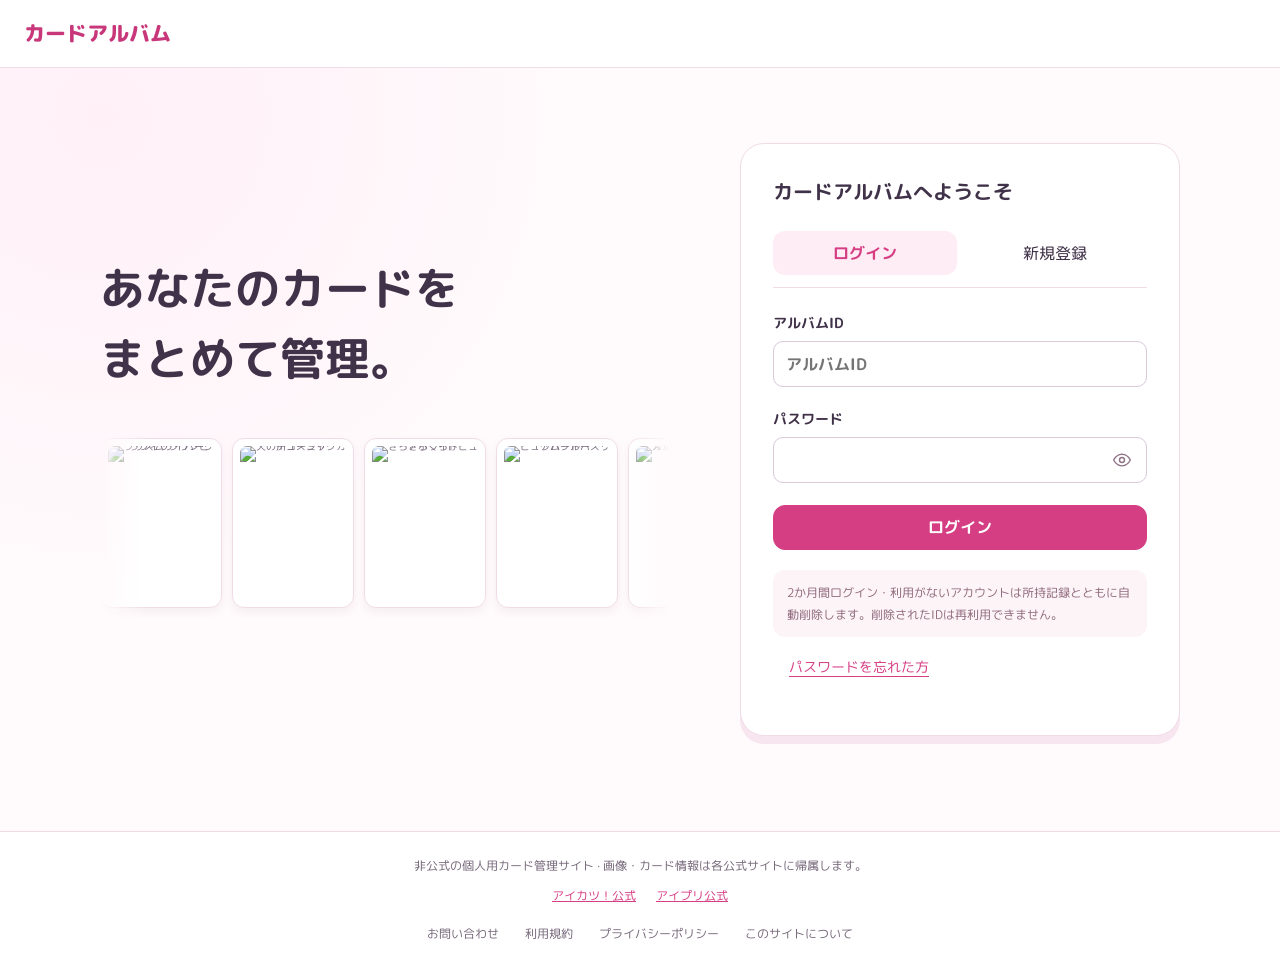
==== commit 9c000199: "Update index.html" ====
--- a/index.html
+++ b/index.html
@@ -9,11 +9,12 @@
 <link href="./assets/favicon.svg" rel="icon"/>
 <link href="./assets/style.css?v=20261012-manual-db" rel="stylesheet"/>
 <link href="./assets/dropdowns.css?v=20261012-manual-db" rel="stylesheet"/>
+<script src="./assets/startup-cards.js?v=20261012-preview-cards"></script>
 <script defer="" src="./assets/vendor/supabase.js?v=20261012-manual-db"></script>
 <script defer="" src="./assets/config.js?v=20261012-manual-db"></script>
 <script defer="" src="./assets/site-info.js?v=20261012-manual-db"></script>
 <script defer="" src="./assets/catalog-cache.js?v=20261012-manual-db"></script>
-<script defer="" src="./assets/app-title-fix.js?v=20261012-manual-db"></script>
+<script defer="" src="./assets/app-title-fix.js?v=20261012-preview-cards"></script>
 <script defer="" src="./assets/dropdowns.js?v=20261012-manual-db"></script>
 <style id="header-tag-correction">
       /* ヘッダー・タグ修正。既存CSSの後に読み込みます。 */
@@ -124,6 +125,7 @@
 </div>
 </div>
 </div>
+<script>window.CARD_STARTUP_PREVIEW.paint(document.getElementById("auth-art"));</script>
 <div class="auth-panel">
 <h2>カードアルバムへようこそ</h2>
 <div class="tabs">
@@ -227,9 +229,9 @@
 </div>
 <div class="album-options">
 <button class="album aikatsu" data-game="aikatsu">
-<div class="album-images" id="aikatsu-art"></div>
+<div class="album-images" id="aikatsu-art"><img src="https://dcd.aikatsu.com/encore/images/cardlist/card/E1-36_PR.webp" alt="天の川コズミックカチューシャ（霧矢あおい）" loading="eager" decoding="async"><img src="https://dcd.aikatsu.com/encore/images/cardlist/card/EP-013_N.webp" alt="スターライト学園パープルジャージ（紫吹蘭）" loading="eager" decoding="async"></div>
 <span>アイカツ！アンコール</span></button><button class="album aipri" data-game="aipri">
-<div class="album-images" id="aipri-art"></div>
+<div class="album-images" id="aipri-art"><img src="https://aipri.jp/card/img/oa4/OA4-001_O.webp" alt="スマイルハートバズリウムピンク（いのり）" loading="eager" decoding="async"><img src="https://aipri.jp/card/img/oa4/OA4-002_O.webp" alt="ピュアハートバズリウムブルー（あおい）" loading="eager" decoding="async"></div>
 <span>アイプリ</span>
 </button>
 </div>
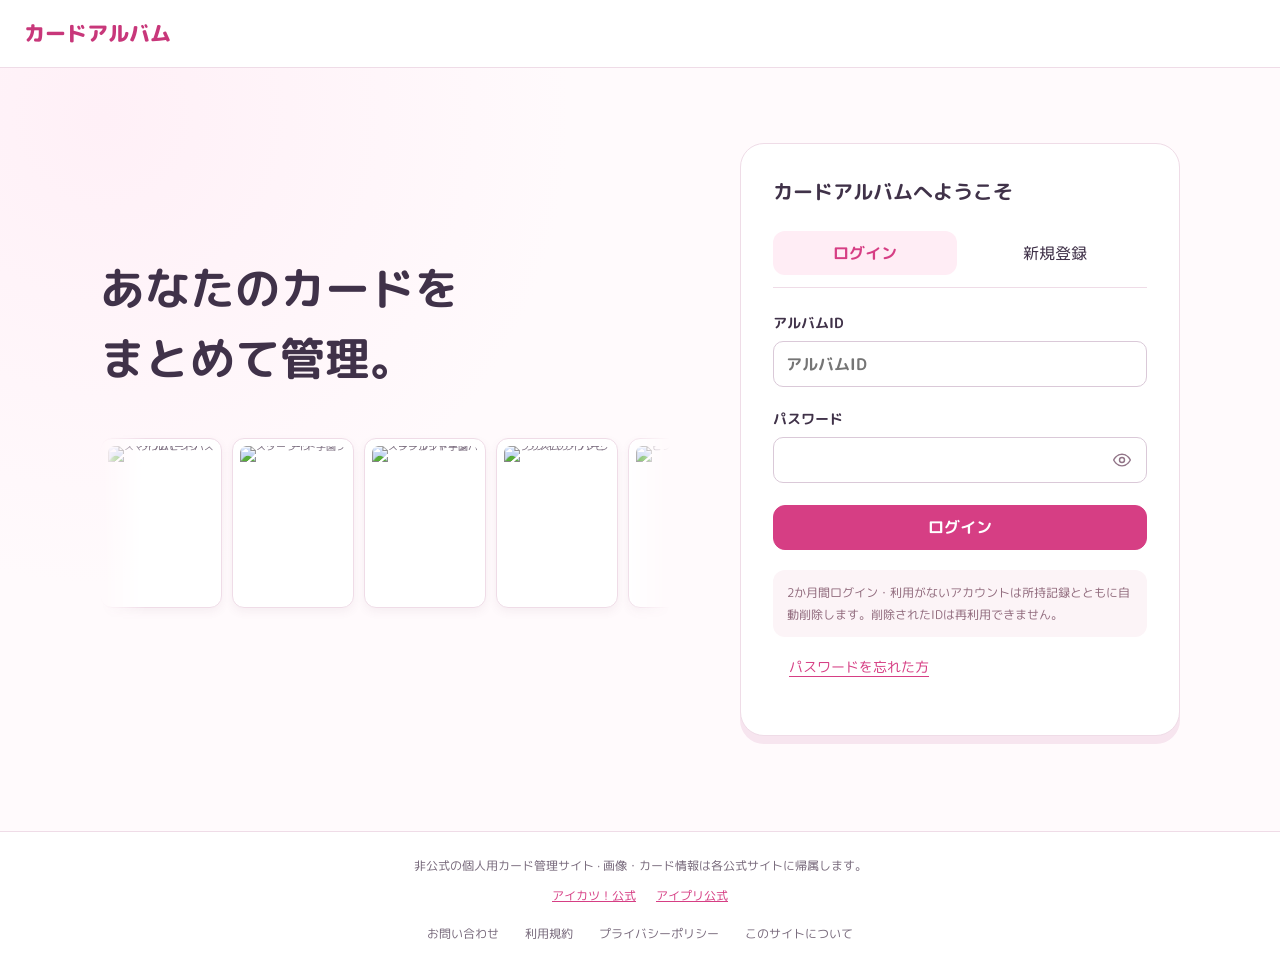
==== commit 191658cf: "Update script sources for character previews" ====
--- a/index.html
+++ b/index.html
@@ -9,12 +9,12 @@
 <link href="./assets/favicon.svg" rel="icon"/>
 <link href="./assets/style.css?v=20261012-manual-db" rel="stylesheet"/>
 <link href="./assets/dropdowns.css?v=20261012-manual-db" rel="stylesheet"/>
-<script src="./assets/startup-cards.js?v=20261012-preview-cards"></script>
+<script src="./assets/startup-cards.js?v=20261012-preview-characters"></script>
 <script defer="" src="./assets/vendor/supabase.js?v=20261012-manual-db"></script>
 <script defer="" src="./assets/config.js?v=20261012-manual-db"></script>
 <script defer="" src="./assets/site-info.js?v=20261012-manual-db"></script>
 <script defer="" src="./assets/catalog-cache.js?v=20261012-manual-db"></script>
-<script defer="" src="./assets/app-title-fix.js?v=20261012-preview-cards"></script>
+<script defer="" src="./assets/app-title-fix.js?v=20261012-preview-characters"></script>
 <script defer="" src="./assets/dropdowns.js?v=20261012-manual-db"></script>
 <style id="header-tag-correction">
       /* ヘッダー・タグ修正。既存CSSの後に読み込みます。 */
@@ -229,9 +229,9 @@
 </div>
 <div class="album-options">
 <button class="album aikatsu" data-game="aikatsu">
-<div class="album-images" id="aikatsu-art"><img src="https://dcd.aikatsu.com/encore/images/cardlist/card/E1-36_PR.webp" alt="天の川コズミックカチューシャ（霧矢あおい）" loading="eager" decoding="async"><img src="https://dcd.aikatsu.com/encore/images/cardlist/card/EP-013_N.webp" alt="スターライト学園パープルジャージ（紫吹蘭）" loading="eager" decoding="async"></div>
+<div class="album-images" id="aikatsu-art"><img src="https://dcd.aikatsu.com/encore/images/cardlist/card/E1-01_PR.webp" alt="オーロラキスキャミソール（星宮いちご）" loading="eager" decoding="async"><img src="https://dcd.aikatsu.com/encore/images/cardlist/card/E1-83_N.webp" alt="イエローブロッサムトップス（和央パリン）" loading="eager" decoding="async"></div>
 <span>アイカツ！アンコール</span></button><button class="album aipri" data-game="aipri">
-<div class="album-images" id="aipri-art"><img src="https://aipri.jp/card/img/oa4/OA4-001_O.webp" alt="スマイルハートバズリウムピンク（いのり）" loading="eager" decoding="async"><img src="https://aipri.jp/card/img/oa4/OA4-002_O.webp" alt="ピュアハートバズリウムブルー（あおい）" loading="eager" decoding="async"></div>
+<div class="album-images" id="aipri-art"><img src="https://aipri.jp/card/img/oa4/OA4-001_O.webp" alt="スマイルハートバズリウムピンク（いのり）" loading="eager" decoding="async"><img src="https://aipri.jp/card/img/oa4/OA4-005_O.webp" alt="スマイルハートバズリウムレッド（ナナ）" loading="eager" decoding="async"></div>
 <span>アイプリ</span>
 </button>
 </div>
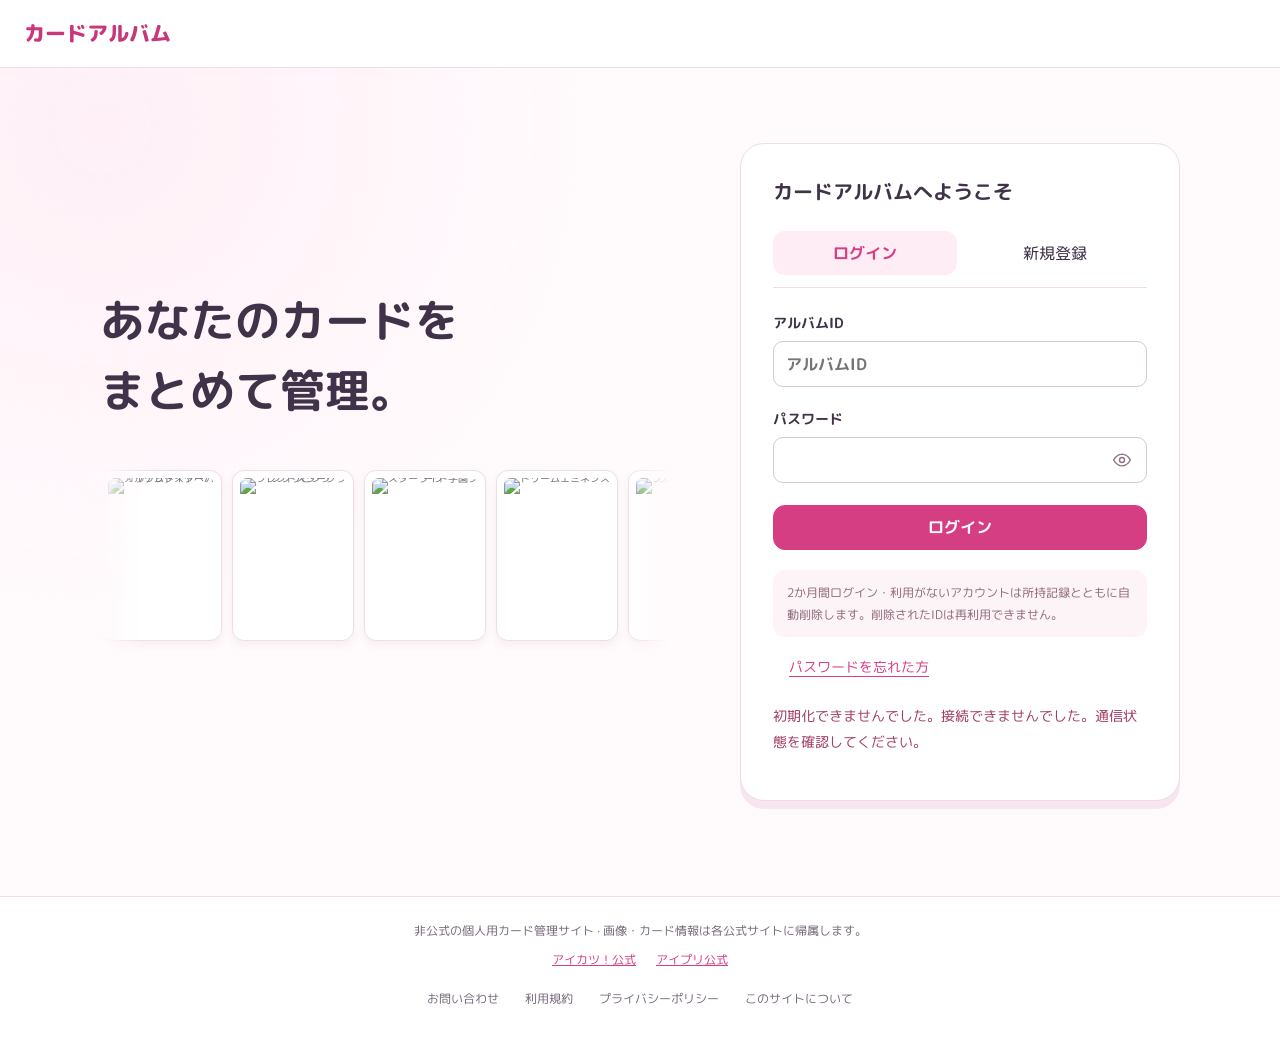
==== commit 75766e66: "Modify index.html for maintenance updates Updated script and link tags for maintenance mode." ====
--- a/index.html
+++ b/index.html
@@ -9,12 +9,13 @@
 <link href="./assets/favicon.svg" rel="icon"/>
 <link href="./assets/style.css?v=20261012-manual-db" rel="stylesheet"/>
 <link href="./assets/dropdowns.css?v=20261012-manual-db" rel="stylesheet"/>
-<script src="./assets/startup-cards.js?v=20261012-preview-characters"></script>
+<script src="./assets/startup-cards.js?v=20261012-maintenance"></script>
 <script defer="" src="./assets/vendor/supabase.js?v=20261012-manual-db"></script>
 <script defer="" src="./assets/config.js?v=20261012-manual-db"></script>
 <script defer="" src="./assets/site-info.js?v=20261012-manual-db"></script>
 <script defer="" src="./assets/catalog-cache.js?v=20261012-manual-db"></script>
-<script defer="" src="./assets/app-title-fix.js?v=20261012-preview-characters"></script>
+<script defer src="./assets/maintenance.js?v=20261012-maintenance"></script>
+<script defer="" src="./assets/app-title-fix.js?v=20261012-maintenance"></script>
 <script defer="" src="./assets/dropdowns.js?v=20261012-manual-db"></script>
 <style id="header-tag-correction">
       /* ヘッダー・タグ修正。既存CSSの後に読み込みます。 */
@@ -89,6 +90,7 @@
     </style>
 <link href="./assets/card-columns.css?v=20261012-manual-db" rel="stylesheet"/>
 <script defer="" src="./assets/card-columns.js?v=20261012-manual-db"></script>
+<link rel="stylesheet" href="./assets/maintenance.css?v=20261012-maintenance"/>
 </head>
 <body>
 <header>
@@ -127,6 +129,17 @@
 </div>
 <script>window.CARD_STARTUP_PREVIEW.paint(document.getElementById("auth-art"));</script>
 <div class="auth-panel">
+<section id="maintenance-panel" class="maintenance-panel" hidden aria-live="polite">
+<span class="maintenance-symbol" aria-hidden="true">✦</span>
+<p class="maintenance-kicker">CARD ALBUM</p>
+<h2>メンテナンス中</h2>
+<p id="maintenance-message">ただ今システムのメンテナンスをしていますので、アルバムを開けません。</p>
+<div class="maintenance-schedule"><span>メンテナンス終了予定</span><strong id="maintenance-end">未定</strong></div>
+<p class="maintenance-wait">流れてくるカードを眺めて、<br/>今しばらくお待ちください。</p>
+<button class="text-button" id="maintenance-refresh" type="button">状況を確認する</button>
+<p id="maintenance-check-message" role="status"></p>
+</section>
+<div id="auth-normal-panel">
 <h2>カードアルバムへようこそ</h2>
 <div class="tabs">
 <button class="active" id="login-tab">ログイン</button><button id="signup-tab">新規登録</button>
@@ -205,6 +218,7 @@
 <label>新しいパスワード<input autocomplete="new-password" id="new-password" minlength="8" required="" type="password"/></label><button class="primary">パスワードを変更</button>
 </form>
 </div>
+</div>
 </section>
 <section class="auth-result" hidden="" id="auth-result">
 <div class="auth-panel">
--- a/assets/maintenance.css
+++ b/assets/maintenance.css
@@ -0,0 +1,12 @@
+[hidden] { display: none !important; }
+.maintenance-panel { text-align:center; padding:12px 4px; }
+.maintenance-symbol { display:inline-grid; place-items:center; width:60px; height:60px; border-radius:22px; background:#fff0f5; color:#d889a5; font-size:32px; }
+.maintenance-kicker { color:#ae7b92; font-size:11px; letter-spacing:.18em; margin:20px 0 8px; }
+.maintenance-panel h2 { margin:0 0 22px; font-size:24px; }
+#maintenance-message { white-space:pre-wrap; line-height:1.9; color:#786774; overflow-wrap:anywhere; }
+.maintenance-schedule { margin:26px 0; padding:18px 12px; background:#fcf6f9; border-radius:16px; display:grid; gap:8px; }
+.maintenance-schedule span { font-size:12px; color:#a08091; }
+.maintenance-schedule strong { font-size:17px; color:#735264; font-weight:600; }
+.maintenance-wait { line-height:1.9; font-size:13px; color:#97808c; }
+#maintenance-refresh { margin-top:12px; }
+#maintenance-check-message { font-size:12px; color:#97808c; }
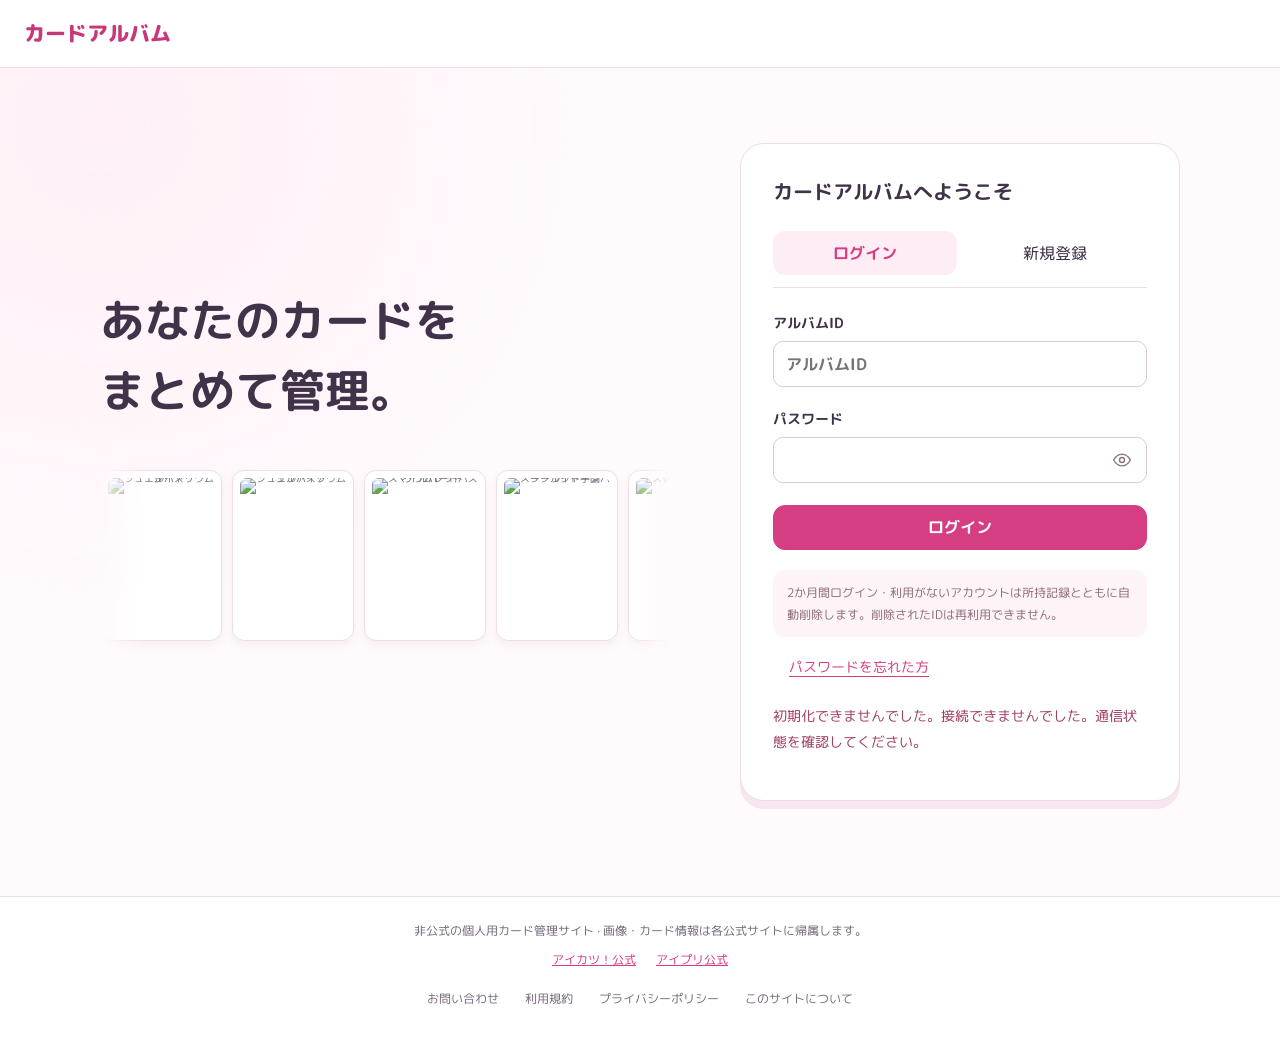
==== commit 902126a4: "Update script source for ownership export" ====
--- a/index.html
+++ b/index.html
@@ -522,6 +522,6 @@
           共有</button><button id="ownership-export-copy" type="button">文章をコピー</button>
 </div>
 </dialog>
-<script defer="" src="./assets/ownership-export.js?v=20261012-manual-db"></script>
+<script defer="" src="./assets/ownership-export.js?v=20261012-card-data-audit"></script>
 </body>
 </html>
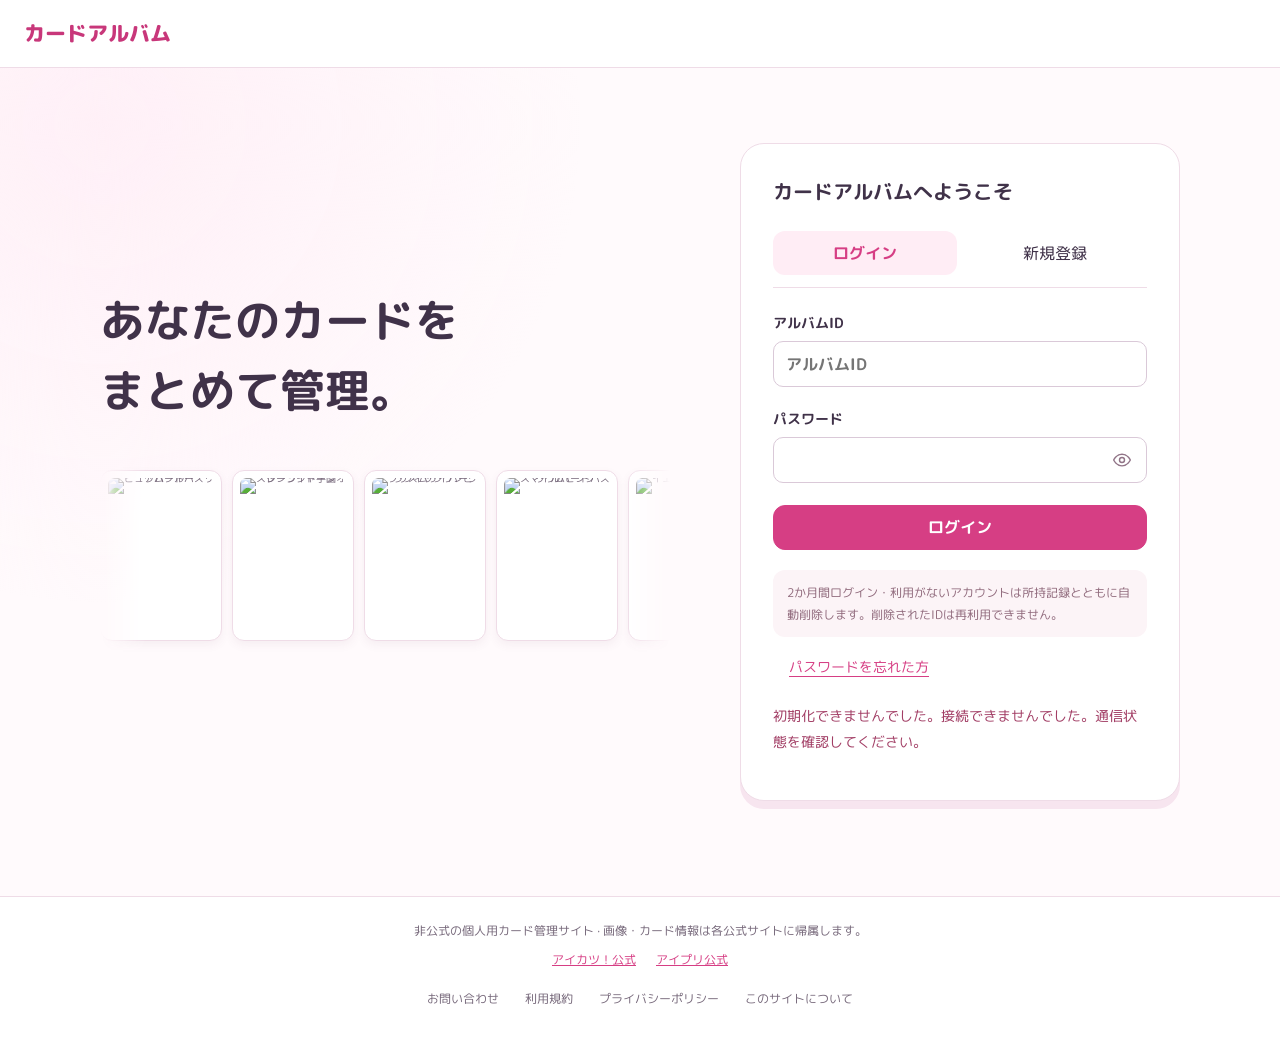
==== commit 6140d2e7: "Update script sources in index.html" ====
--- a/index.html
+++ b/index.html
@@ -15,7 +15,7 @@
 <script defer="" src="./assets/site-info.js?v=20261012-manual-db"></script>
 <script defer="" src="./assets/catalog-cache.js?v=20261012-manual-db"></script>
 <script defer src="./assets/maintenance.js?v=20261012-maintenance"></script>
-<script defer="" src="./assets/app-title-fix.js?v=20261012-maintenance"></script>
+<script defer="" src="./assets/app-title-fix.js?v=20261012-coordinate-display"></script>
 <script defer="" src="./assets/dropdowns.js?v=20261012-manual-db"></script>
 <style id="header-tag-correction">
       /* ヘッダー・タグ修正。既存CSSの後に読み込みます。 */
@@ -522,6 +522,6 @@
           共有</button><button id="ownership-export-copy" type="button">文章をコピー</button>
 </div>
 </dialog>
-<script defer="" src="./assets/ownership-export.js?v=20261012-card-data-audit"></script>
+<script defer="" src="./assets/ownership-export.js?v=20261012-manual-db"></script>
 </body>
 </html>
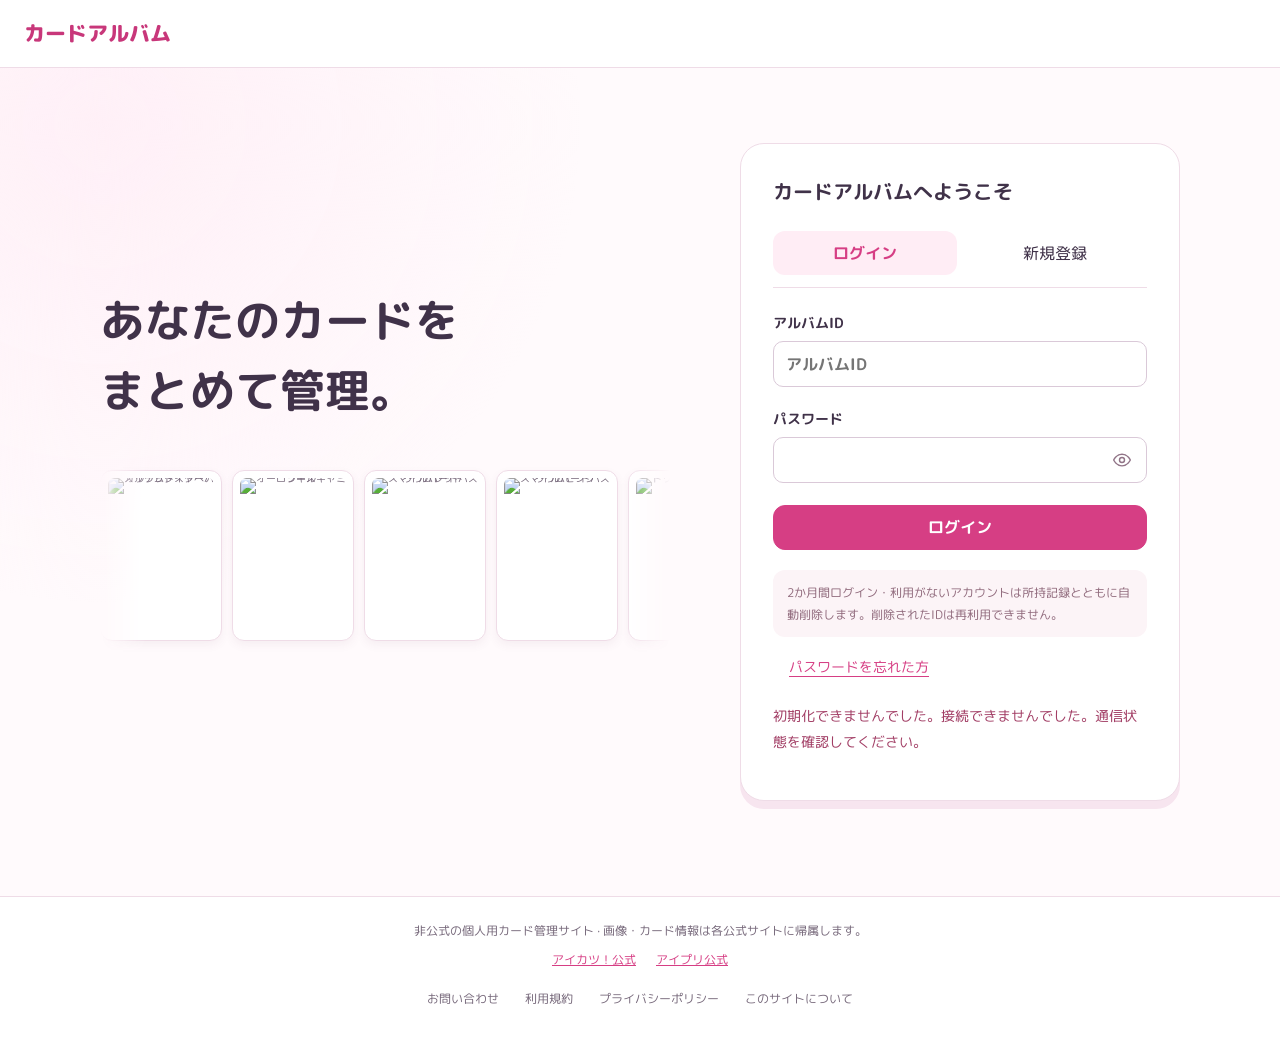
==== commit 6a596a77: "Update index.html" ====
--- a/index.html
+++ b/index.html
@@ -6,7 +6,7 @@
 <meta content="width=device-width,initial-scale=1" name="viewport"/>
 <meta content="アイカツ！アンコールとアイプリのカードを探して、あつめたカードを記録。" name="description"/>
 <title>カードアルバム</title>
-<link href="./assets/favicon.svg" rel="icon"/>
+<link rel="icon" type="image/png" href="./assets/favicon.png">
 <link href="./assets/style.css?v=20261012-manual-db" rel="stylesheet"/>
 <link href="./assets/dropdowns.css?v=20261012-manual-db" rel="stylesheet"/>
 <script src="./assets/startup-cards.js?v=20261012-maintenance"></script>
